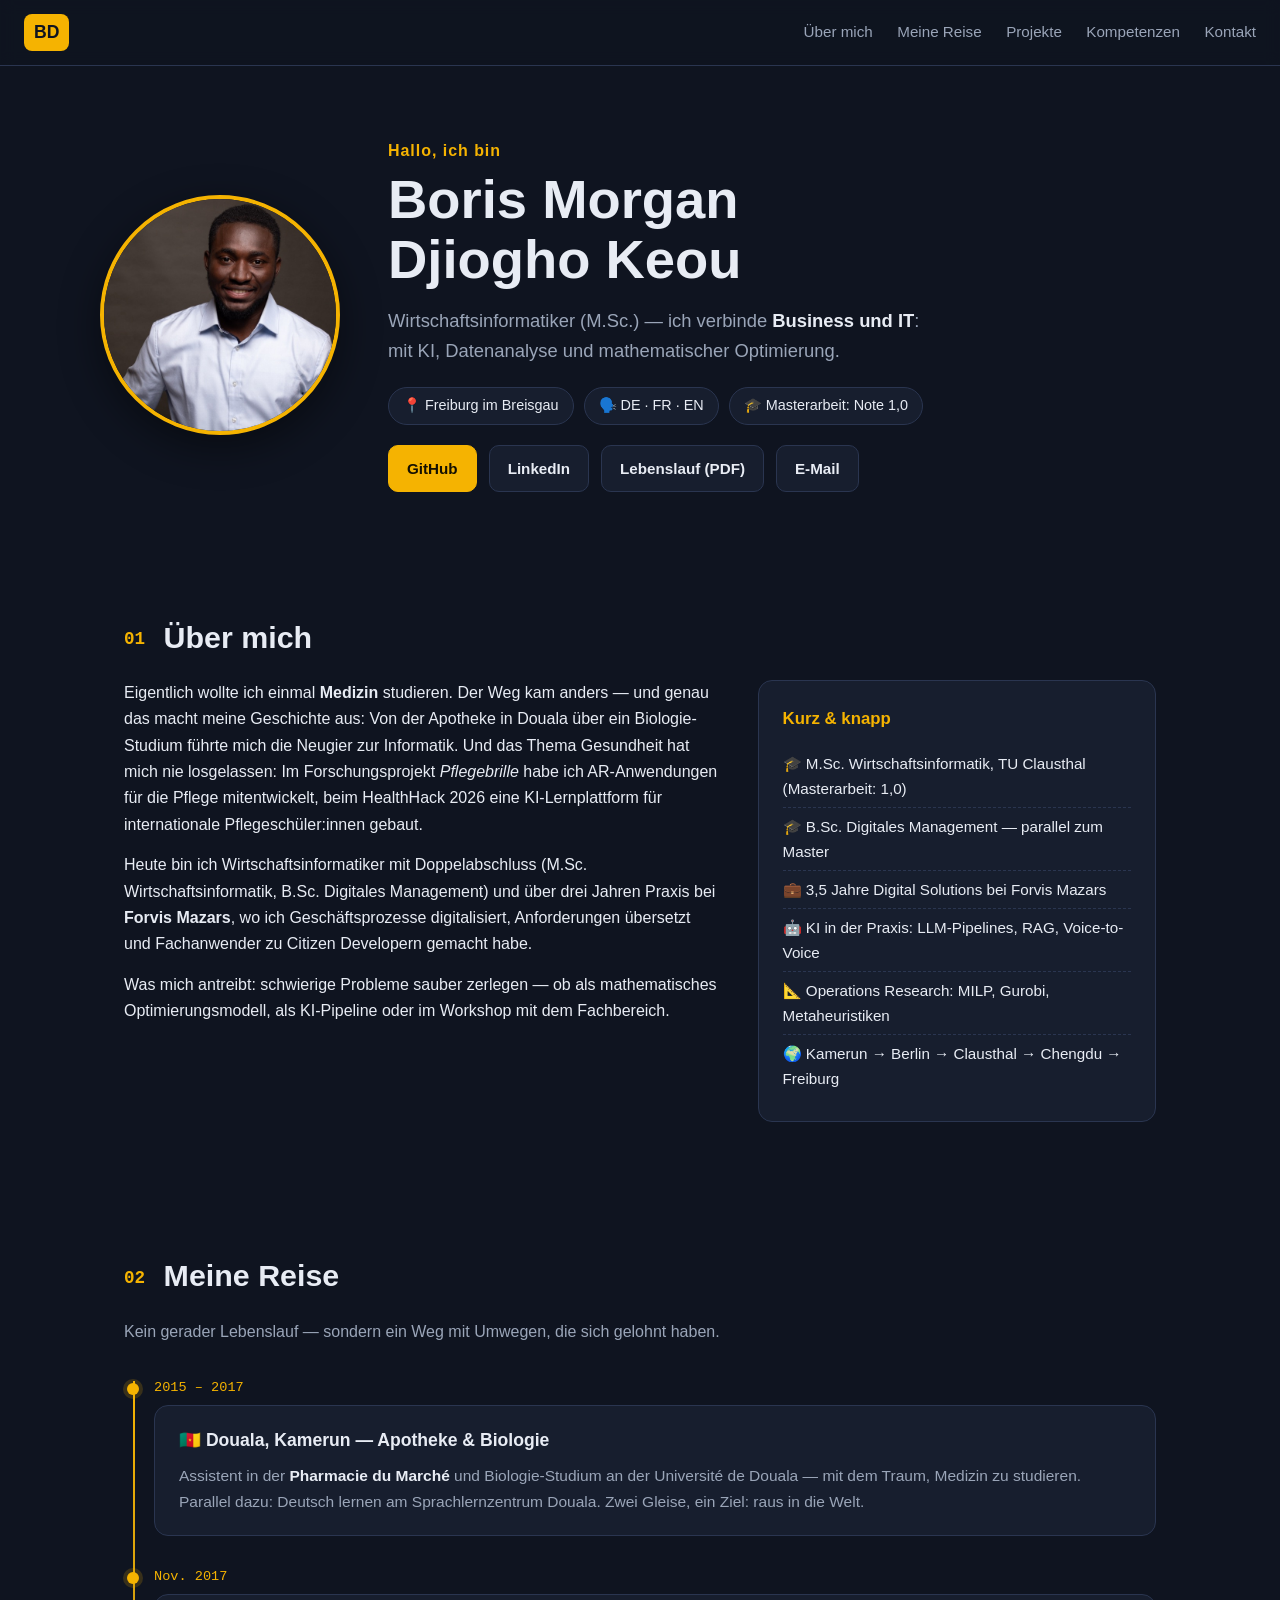
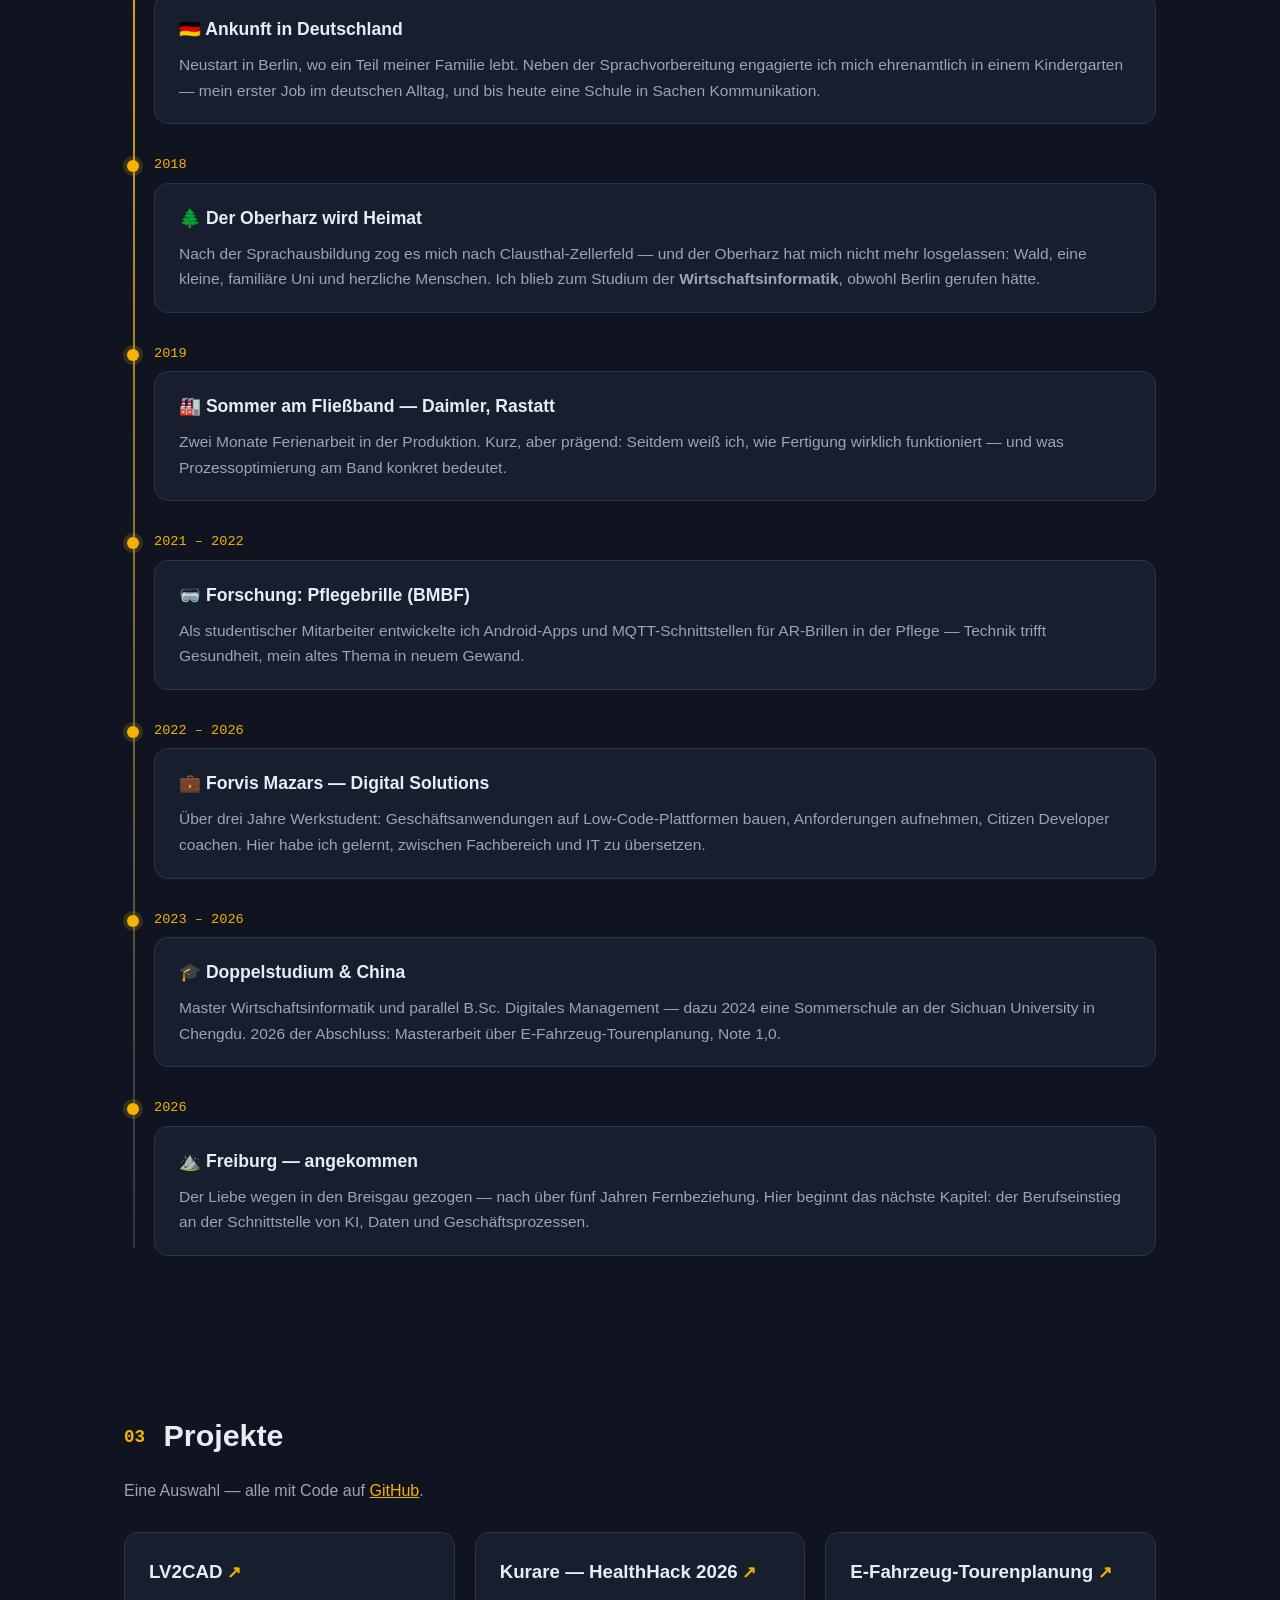
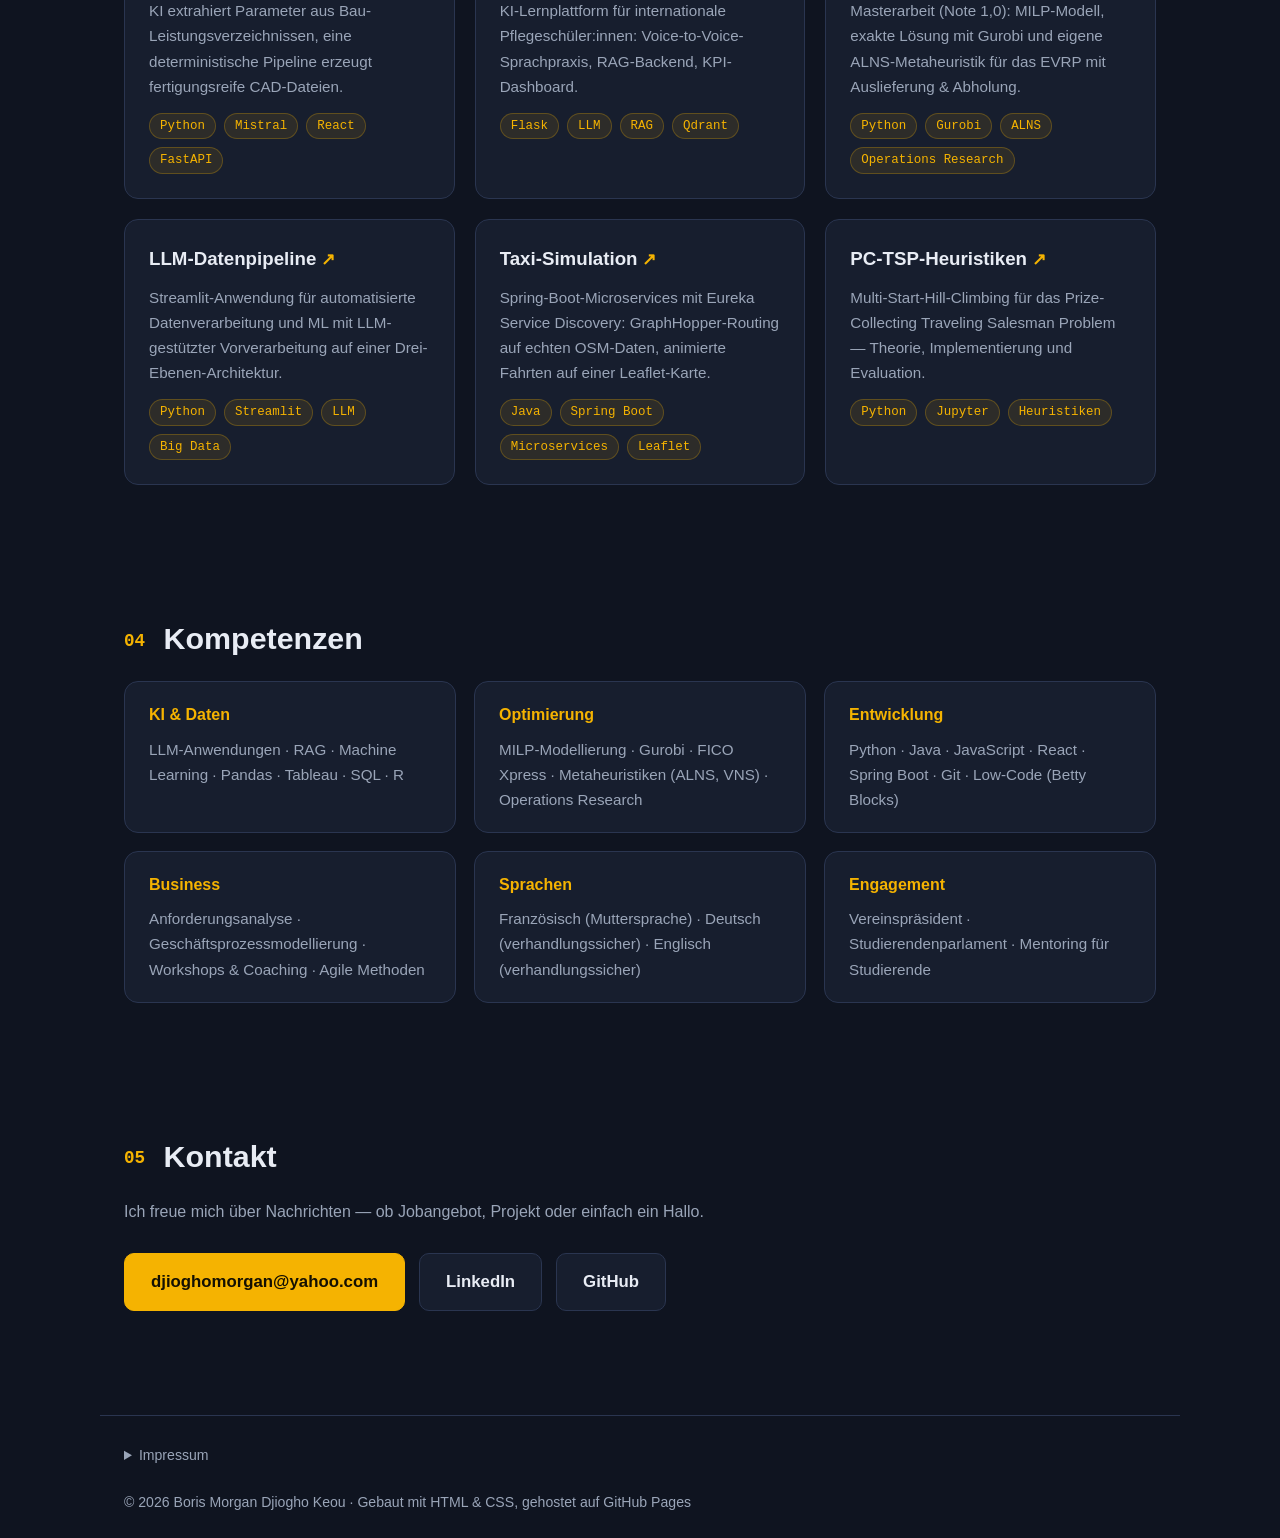
==== index.html @ 1ebe6311 "Portfolio-Website: Hero, Reise-Timeline, Projekte, Kompetenzen, Kontakt" ====
<!DOCTYPE html>
<html lang="de">
<head>
<meta charset="UTF-8">
<meta name="viewport" content="width=device-width, initial-scale=1.0">
<title>Boris Morgan Djiogho Keou – Wirtschaftsinformatiker</title>
<meta name="description" content="Boris Morgan Djiogho Keou – Wirtschaftsinformatiker (M.Sc.) aus Freiburg. KI, Datenanalyse, Operations Research und Prozessdigitalisierung.">
<link rel="stylesheet" href="style.css">
<link rel="icon" href="data:image/svg+xml,<svg xmlns='http://www.w3.org/2000/svg' viewBox='0 0 100 100'><text y='.9em' font-size='90'>🧭</text></svg>">
</head>
<body>

<nav class="nav">
  <a href="#top" class="nav-logo">BD</a>
  <div class="nav-links">
    <a href="#ueber">Über mich</a>
    <a href="#reise">Meine Reise</a>
    <a href="#projekte">Projekte</a>
    <a href="#kompetenzen">Kompetenzen</a>
    <a href="#kontakt">Kontakt</a>
  </div>
</nav>

<header class="hero" id="top">
  <div class="hero-inner">
    <img src="assets/boris.jpg" alt="Porträt von Boris Morgan Djiogho Keou" class="hero-photo">
    <div class="hero-text">
      <p class="hero-hallo">Hallo, ich bin</p>
      <h1>Boris Morgan<br>Djiogho&nbsp;Keou</h1>
      <p class="hero-claim">Wirtschaftsinformatiker (M.Sc.) — ich verbinde <strong>Business und IT</strong>:
      mit KI, Datenanalyse und mathematischer Optimierung.</p>
      <div class="hero-chips">
        <span class="chip">📍 Freiburg im Breisgau</span>
        <span class="chip">🗣️ DE · FR · EN</span>
        <span class="chip">🎓 Masterarbeit: Note 1,0</span>
      </div>
      <div class="hero-cta">
        <a class="btn btn-primary" href="https://github.com/Boris-djiogho" target="_blank" rel="noopener">GitHub</a>
        <a class="btn" href="https://www.linkedin.com/in/boris-morgan-djiogho-9a6396157/" target="_blank" rel="noopener">LinkedIn</a>
        <a class="btn" href="cv/Lebenslauf_Boris_Djiogho.pdf" target="_blank" rel="noopener">Lebenslauf (PDF)</a>
        <a class="btn" href="mailto:djioghomorgan@yahoo.com">E-Mail</a>
      </div>
    </div>
  </div>
</header>

<main>

<section class="section" id="ueber">
  <h2><span class="h2-num">01</span> Über mich</h2>
  <div class="ueber-grid">
    <div>
      <p>Eigentlich wollte ich einmal <strong>Medizin</strong> studieren. Der Weg kam anders — und
      genau das macht meine Geschichte aus: Von der Apotheke in Douala über ein Biologie-Studium
      führte mich die Neugier zur Informatik. Und das Thema Gesundheit hat mich nie losgelassen:
      Im Forschungsprojekt <em>Pflegebrille</em> habe ich AR-Anwendungen für die Pflege
      mitentwickelt, beim HealthHack 2026 eine KI-Lernplattform für internationale
      Pflegeschüler:innen gebaut.</p>
      <p>Heute bin ich Wirtschaftsinformatiker mit Doppelabschluss (M.Sc. Wirtschaftsinformatik,
      B.Sc. Digitales Management) und über drei Jahren Praxis bei <strong>Forvis Mazars</strong>,
      wo ich Geschäftsprozesse digitalisiert, Anforderungen übersetzt und Fachanwender zu
      Citizen Developern gemacht habe.</p>
      <p>Was mich antreibt: schwierige Probleme sauber zerlegen — ob als mathematisches
      Optimierungsmodell, als KI-Pipeline oder im Workshop mit dem Fachbereich.</p>
    </div>
    <div class="fakten-karte">
      <h3>Kurz &amp; knapp</h3>
      <ul>
        <li>🎓 M.Sc. Wirtschaftsinformatik, TU Clausthal (Masterarbeit: 1,0)</li>
        <li>🎓 B.Sc. Digitales Management — parallel zum Master</li>
        <li>💼 3,5 Jahre Digital Solutions bei Forvis Mazars</li>
        <li>🤖 KI in der Praxis: LLM-Pipelines, RAG, Voice-to-Voice</li>
        <li>📐 Operations Research: MILP, Gurobi, Metaheuristiken</li>
        <li>🌍 Kamerun → Berlin → Clausthal → Chengdu → Freiburg</li>
      </ul>
    </div>
  </div>
</section>

<section class="section" id="reise">
  <h2><span class="h2-num">02</span> Meine Reise</h2>
  <p class="section-intro">Kein gerader Lebenslauf — sondern ein Weg mit Umwegen, die sich gelohnt haben.</p>
  <div class="timeline">

    <div class="t-item">
      <div class="t-badge">2015 – 2017</div>
      <div class="t-card">
        <h3>🇨🇲 Douala, Kamerun — Apotheke &amp; Biologie</h3>
        <p>Assistent in der <em>Pharmacie du Marché</em> und Biologie-Studium an der Université de
        Douala — mit dem Traum, Medizin zu studieren. Parallel dazu: Deutsch lernen am
        Sprachlernzentrum Douala. Zwei Gleise, ein Ziel: raus in die Welt.</p>
      </div>
    </div>

    <div class="t-item">
      <div class="t-badge">Nov. 2017</div>
      <div class="t-card">
        <h3>🇩🇪 Ankunft in Deutschland</h3>
        <p>Neustart in Berlin, wo ein Teil meiner Familie lebt. Neben der Sprachvorbereitung
        engagierte ich mich ehrenamtlich in einem Kindergarten — mein erster Job im deutschen
        Alltag, und bis heute eine Schule in Sachen Kommunikation.</p>
      </div>
    </div>

    <div class="t-item">
      <div class="t-badge">2018</div>
      <div class="t-card">
        <h3>🌲 Der Oberharz wird Heimat</h3>
        <p>Nach der Sprachausbildung zog es mich nach Clausthal-Zellerfeld — und der Oberharz hat
        mich nicht mehr losgelassen: Wald, eine kleine, familiäre Uni und herzliche Menschen.
        Ich blieb zum Studium der <strong>Wirtschaftsinformatik</strong>, obwohl Berlin gerufen hätte.</p>
      </div>
    </div>

    <div class="t-item">
      <div class="t-badge">2019</div>
      <div class="t-card">
        <h3>🏭 Sommer am Fließband — Daimler, Rastatt</h3>
        <p>Zwei Monate Ferienarbeit in der Produktion. Kurz, aber prägend: Seitdem weiß ich, wie
        Fertigung wirklich funktioniert — und was Prozessoptimierung am Band konkret bedeutet.</p>
      </div>
    </div>

    <div class="t-item">
      <div class="t-badge">2021 – 2022</div>
      <div class="t-card">
        <h3>🥽 Forschung: Pflegebrille (BMBF)</h3>
        <p>Als studentischer Mitarbeiter entwickelte ich Android-Apps und MQTT-Schnittstellen für
        AR-Brillen in der Pflege — Technik trifft Gesundheit, mein altes Thema in neuem Gewand.</p>
      </div>
    </div>

    <div class="t-item">
      <div class="t-badge">2022 – 2026</div>
      <div class="t-card">
        <h3>💼 Forvis Mazars — Digital Solutions</h3>
        <p>Über drei Jahre Werkstudent: Geschäftsanwendungen auf Low-Code-Plattformen bauen,
        Anforderungen aufnehmen, Citizen Developer coachen. Hier habe ich gelernt, zwischen
        Fachbereich und IT zu übersetzen.</p>
      </div>
    </div>

    <div class="t-item">
      <div class="t-badge">2023 – 2026</div>
      <div class="t-card">
        <h3>🎓 Doppelstudium &amp; China</h3>
        <p>Master Wirtschaftsinformatik und parallel B.Sc. Digitales Management — dazu 2024 eine
        Sommerschule an der Sichuan University in Chengdu. 2026 der Abschluss: Masterarbeit über
        E-Fahrzeug-Tourenplanung, Note 1,0.</p>
      </div>
    </div>

    <div class="t-item">
      <div class="t-badge">2026</div>
      <div class="t-card">
        <h3>⛰️ Freiburg — angekommen</h3>
        <p>Der Liebe wegen in den Breisgau gezogen — nach über fünf Jahren Fernbeziehung. Hier
        beginnt das nächste Kapitel: der Berufseinstieg an der Schnittstelle von KI, Daten und
        Geschäftsprozessen.</p>
      </div>
    </div>

  </div>
</section>

<section class="section" id="projekte">
  <h2><span class="h2-num">03</span> Projekte</h2>
  <p class="section-intro">Eine Auswahl — alle mit Code auf <a href="https://github.com/Boris-djiogho" target="_blank" rel="noopener">GitHub</a>.</p>
  <div class="projekt-grid">

    <a class="projekt-karte" href="https://github.com/Boris-djiogho/lv2cad" target="_blank" rel="noopener">
      <h3>LV2CAD</h3>
      <p>KI extrahiert Parameter aus Bau-Leistungsverzeichnissen, eine deterministische Pipeline
      erzeugt fertigungsreife CAD-Dateien.</p>
      <div class="tags"><span>Python</span><span>Mistral</span><span>React</span><span>FastAPI</span></div>
    </a>

    <a class="projekt-karte" href="https://github.com/Boris-djiogho/kurare-healthhack-2026" target="_blank" rel="noopener">
      <h3>Kurare — HealthHack 2026</h3>
      <p>KI-Lernplattform für internationale Pflegeschüler:innen: Voice-to-Voice-Sprachpraxis,
      RAG-Backend, KPI-Dashboard.</p>
      <div class="tags"><span>Flask</span><span>LLM</span><span>RAG</span><span>Qdrant</span></div>
    </a>

    <a class="projekt-karte" href="https://github.com/Boris-djiogho/evrp-spd-thesis" target="_blank" rel="noopener">
      <h3>E-Fahrzeug-Tourenplanung</h3>
      <p>Masterarbeit (Note 1,0): MILP-Modell, exakte Lösung mit Gurobi und eigene
      ALNS-Metaheuristik für das EVRP mit Auslieferung &amp; Abholung.</p>
      <div class="tags"><span>Python</span><span>Gurobi</span><span>ALNS</span><span>Operations Research</span></div>
    </a>

    <a class="projekt-karte" href="https://github.com/Boris-djiogho/llm-data-pipeline" target="_blank" rel="noopener">
      <h3>LLM-Datenpipeline</h3>
      <p>Streamlit-Anwendung für automatisierte Datenverarbeitung und ML mit LLM-gestützter
      Vorverarbeitung auf einer Drei-Ebenen-Architektur.</p>
      <div class="tags"><span>Python</span><span>Streamlit</span><span>LLM</span><span>Big Data</span></div>
    </a>

    <a class="projekt-karte" href="https://github.com/Boris-djiogho/taxi-microservices" target="_blank" rel="noopener">
      <h3>Taxi-Simulation</h3>
      <p>Spring-Boot-Microservices mit Eureka Service Discovery: GraphHopper-Routing auf echten
      OSM-Daten, animierte Fahrten auf einer Leaflet-Karte.</p>
      <div class="tags"><span>Java</span><span>Spring Boot</span><span>Microservices</span><span>Leaflet</span></div>
    </a>

    <a class="projekt-karte" href="https://github.com/Boris-djiogho/pctsp-heuristics" target="_blank" rel="noopener">
      <h3>PC-TSP-Heuristiken</h3>
      <p>Multi-Start-Hill-Climbing für das Prize-Collecting Traveling Salesman Problem —
      Theorie, Implementierung und Evaluation.</p>
      <div class="tags"><span>Python</span><span>Jupyter</span><span>Heuristiken</span></div>
    </a>

  </div>
</section>

<section class="section" id="kompetenzen">
  <h2><span class="h2-num">04</span> Kompetenzen</h2>
  <div class="skill-grid">
    <div class="skill-gruppe">
      <h3>KI &amp; Daten</h3>
      <p>LLM-Anwendungen · RAG · Machine Learning · Pandas · Tableau · SQL · R</p>
    </div>
    <div class="skill-gruppe">
      <h3>Optimierung</h3>
      <p>MILP-Modellierung · Gurobi · FICO Xpress · Metaheuristiken (ALNS, VNS) · Operations Research</p>
    </div>
    <div class="skill-gruppe">
      <h3>Entwicklung</h3>
      <p>Python · Java · JavaScript · React · Spring Boot · Git · Low-Code (Betty Blocks)</p>
    </div>
    <div class="skill-gruppe">
      <h3>Business</h3>
      <p>Anforderungsanalyse · Geschäftsprozessmodellierung · Workshops &amp; Coaching · Agile Methoden</p>
    </div>
    <div class="skill-gruppe">
      <h3>Sprachen</h3>
      <p>Französisch (Muttersprache) · Deutsch (verhandlungssicher) · Englisch (verhandlungssicher)</p>
    </div>
    <div class="skill-gruppe">
      <h3>Engagement</h3>
      <p>Vereinspräsident · Studierendenparlament · Mentoring für Studierende</p>
    </div>
  </div>
</section>

<section class="section" id="kontakt">
  <h2><span class="h2-num">05</span> Kontakt</h2>
  <p class="section-intro">Ich freue mich über Nachrichten — ob Jobangebot, Projekt oder einfach ein Hallo.</p>
  <div class="kontakt-cta">
    <a class="btn btn-primary btn-gross" href="mailto:djioghomorgan@yahoo.com">djioghomorgan@yahoo.com</a>
    <a class="btn btn-gross" href="https://www.linkedin.com/in/boris-morgan-djiogho-9a6396157/" target="_blank" rel="noopener">LinkedIn</a>
    <a class="btn btn-gross" href="https://github.com/Boris-djiogho" target="_blank" rel="noopener">GitHub</a>
  </div>
</section>

</main>

<footer class="footer">
  <details>
    <summary>Impressum</summary>
    <p>Angaben gemäß § 5 DDG<br>
    Boris Morgan Djiogho Keou · Berliner Allee 29b · 79110 Freiburg im Breisgau<br>
    E-Mail: djioghomorgan@yahoo.com</p>
  </details>
  <p class="footer-note">© 2026 Boris Morgan Djiogho Keou · Gebaut mit HTML &amp; CSS, gehostet auf GitHub Pages</p>
</footer>

<script>
// Sanfte Einblend-Animation beim Scrollen — mit Fallbacks, damit Inhalte nie verborgen bleiben
(function(){
  const elemente = document.querySelectorAll('.t-item, .projekt-karte, .skill-gruppe');

  function zeige(el){ el.classList.add('sichtbar'); }

  function pruefeSichtbarkeit(){
    const h = window.innerHeight;
    elemente.forEach(el => {
      if (el.classList.contains('sichtbar')) return;
      const r = el.getBoundingClientRect();
      if (r.top < h - 40 && r.bottom > 0) zeige(el);
    });
  }

  if ('IntersectionObserver' in window) {
    const beobachter = new IntersectionObserver((eintraege) => {
      eintraege.forEach(e => { if (e.isIntersecting) { zeige(e.target); beobachter.unobserve(e.target); } });
    }, { threshold: 0.1 });
    elemente.forEach(el => beobachter.observe(el));
  }

  window.addEventListener('scroll', pruefeSichtbarkeit, { passive: true });
  window.addEventListener('resize', pruefeSichtbarkeit, { passive: true });
  pruefeSichtbarkeit();
  // Letzte Sicherheit: nach 2 Sekunden ist alles sichtbar
  setTimeout(() => elemente.forEach(zeige), 2000);
})();
</script>

</body>
</html>
---- style.css ----
/* ===== Grundlagen ===== */
:root{
  --bg: #0f1420;
  --bg-karte: #171e2e;
  --bg-karte-hover: #1d2639;
  --text: #e8ecf4;
  --text-gedimmt: #9aa5b8;
  --akzent: #f5b301;
  --akzent-dunkel: #c79100;
  --linie: #2a3550;
  --radius: 14px;
  --max-breite: 1080px;
}
*{ margin:0; padding:0; box-sizing:border-box; }
html{ scroll-behavior:smooth; }
body{
  background: var(--bg);
  color: var(--text);
  font-family: -apple-system, BlinkMacSystemFont, "Segoe UI", Roboto, "Helvetica Neue", Arial, sans-serif;
  line-height: 1.65;
}
a{ color: var(--akzent); }

/* ===== Navigation ===== */
.nav{
  position: sticky; top:0; z-index:10;
  display:flex; justify-content:space-between; align-items:center;
  padding: 14px 24px;
  background: rgba(15,20,32,0.85);
  backdrop-filter: blur(8px);
  border-bottom: 1px solid var(--linie);
}
.nav-logo{
  font-weight:800; font-size:1.1rem; text-decoration:none;
  color: var(--bg);
  background: var(--akzent);
  padding: 4px 10px; border-radius: 8px;
}
.nav-links a{
  color: var(--text-gedimmt); text-decoration:none; margin-left:20px; font-size:0.95rem;
}
.nav-links a:hover{ color: var(--akzent); }

/* ===== Hero ===== */
.hero{ padding: 72px 24px 56px; }
.hero-inner{
  max-width: var(--max-breite); margin:0 auto;
  display:flex; gap:48px; align-items:center; flex-wrap:wrap;
}
.hero-photo{
  width: 240px; height: 240px; object-fit: cover; object-position: center 20%;
  border-radius: 50%;
  border: 4px solid var(--akzent);
  box-shadow: 0 12px 40px rgba(0,0,0,0.45);
}
.hero-text{ flex:1; min-width: 300px; }
.hero-hallo{ color: var(--akzent); font-weight:600; letter-spacing:0.06em; }
.hero h1{ font-size: clamp(2.1rem, 5vw, 3.4rem); line-height:1.1; margin: 6px 0 16px; }
.hero-claim{ font-size:1.15rem; color: var(--text-gedimmt); max-width: 560px; }
.hero-claim strong{ color: var(--text); }
.hero-chips{ margin: 20px 0; display:flex; gap:10px; flex-wrap:wrap; }
.chip{
  background: var(--bg-karte); border:1px solid var(--linie);
  padding: 6px 14px; border-radius: 999px; font-size: 0.9rem;
}
.hero-cta{ display:flex; gap:12px; flex-wrap:wrap; margin-top: 8px; }

/* ===== Buttons ===== */
.btn{
  display:inline-block; text-decoration:none;
  color: var(--text); background: var(--bg-karte);
  border: 1px solid var(--linie); border-radius: 10px;
  padding: 10px 18px; font-weight:600; font-size:0.95rem;
  transition: transform .15s ease, background .15s ease, border-color .15s ease;
}
.btn:hover{ transform: translateY(-2px); border-color: var(--akzent); }
.btn-primary{ background: var(--akzent); border-color: var(--akzent); color: #141002; }
.btn-primary:hover{ background: var(--akzent-dunkel); }
.btn-gross{ padding: 14px 26px; font-size: 1.05rem; }

/* ===== Sektionen ===== */
.section{ max-width: var(--max-breite); margin: 0 auto; padding: 64px 24px; }
.section h2{ font-size: 1.9rem; margin-bottom: 18px; }
.h2-num{ color: var(--akzent); font-size: 1.1rem; vertical-align: middle; margin-right: 10px; font-family: "SF Mono", ui-monospace, monospace; }
.section-intro{ color: var(--text-gedimmt); margin-bottom: 28px; max-width: 640px; }

/* ===== Über mich ===== */
.ueber-grid{ display:grid; grid-template-columns: 1.5fr 1fr; gap: 36px; align-items:start; }
.ueber-grid p{ margin-bottom: 14px; }
.fakten-karte{
  background: var(--bg-karte); border:1px solid var(--linie);
  border-radius: var(--radius); padding: 24px;
}
.fakten-karte h3{ margin-bottom: 12px; color: var(--akzent); font-size:1.05rem; }
.fakten-karte ul{ list-style:none; }
.fakten-karte li{ padding: 6px 0; font-size: 0.95rem; border-bottom: 1px dashed var(--linie); }
.fakten-karte li:last-child{ border-bottom:none; }

/* ===== Timeline ===== */
.timeline{ position:relative; padding-left: 30px; }
.timeline::before{
  content:""; position:absolute; left:9px; top:8px; bottom:8px;
  width:2px; background: linear-gradient(var(--akzent), var(--linie));
}
.t-item{ position:relative; margin-bottom: 26px; opacity:0; transform: translateY(16px); transition: opacity .5s ease, transform .5s ease; }
.t-item.sichtbar{ opacity:1; transform:none; }
.t-item::before{
  content:""; position:absolute; left:-27px; top:10px;
  width:12px; height:12px; border-radius:50%;
  background: var(--akzent); box-shadow: 0 0 0 4px rgba(245,179,1,0.18);
}
.t-badge{
  display:inline-block; font-family:"SF Mono", ui-monospace, monospace;
  font-size:0.85rem; color: var(--akzent); margin-bottom: 6px;
}
.t-card{
  background: var(--bg-karte); border:1px solid var(--linie);
  border-radius: var(--radius); padding: 20px 24px;
}
.t-card h3{ font-size:1.1rem; margin-bottom: 8px; }
.t-card p{ color: var(--text-gedimmt); font-size: 0.97rem; }
.t-card em{ color: var(--text); font-style: normal; font-weight:600; }

/* ===== Projekte ===== */
.projekt-grid{ display:grid; grid-template-columns: repeat(auto-fill, minmax(300px, 1fr)); gap: 20px; }
.projekt-karte{
  display:block; text-decoration:none; color: var(--text);
  background: var(--bg-karte); border:1px solid var(--linie);
  border-radius: var(--radius); padding: 24px;
  transition: transform .18s ease, border-color .18s ease, background .18s ease;
  opacity:0; transform: translateY(16px);
}
.projekt-karte.sichtbar{ opacity:1; transform:none; transition: opacity .5s ease, transform .5s ease, border-color .18s ease, background .18s ease; }
.projekt-karte:hover{ transform: translateY(-4px); border-color: var(--akzent); background: var(--bg-karte-hover); }
.projekt-karte h3{ margin-bottom: 10px; }
.projekt-karte h3::after{ content:" ↗"; color: var(--akzent); font-size:0.9em; }
.projekt-karte p{ color: var(--text-gedimmt); font-size:0.95rem; margin-bottom: 14px; }
.tags{ display:flex; flex-wrap:wrap; gap:8px; }
.tags span{
  font-size:0.78rem; font-family:"SF Mono", ui-monospace, monospace;
  background: rgba(245,179,1,0.1); color: var(--akzent);
  border:1px solid rgba(245,179,1,0.25);
  padding: 2px 10px; border-radius: 999px;
}

/* ===== Kompetenzen ===== */
.skill-grid{ display:grid; grid-template-columns: repeat(auto-fill, minmax(280px, 1fr)); gap: 18px; }
.skill-gruppe{
  background: var(--bg-karte); border:1px solid var(--linie);
  border-radius: var(--radius); padding: 20px 24px;
  opacity:0; transform: translateY(16px); transition: opacity .5s ease, transform .5s ease;
}
.skill-gruppe.sichtbar{ opacity:1; transform:none; }
.skill-gruppe h3{ color: var(--akzent); font-size: 1rem; margin-bottom: 8px; }
.skill-gruppe p{ color: var(--text-gedimmt); font-size: 0.95rem; }

/* ===== Kontakt & Footer ===== */
.kontakt-cta{ display:flex; gap:14px; flex-wrap:wrap; }
.footer{
  border-top:1px solid var(--linie);
  max-width: var(--max-breite); margin: 40px auto 0; padding: 28px 24px 40px;
  color: var(--text-gedimmt); font-size: 0.88rem;
}
.footer summary{ cursor:pointer; color: var(--text-gedimmt); margin-bottom: 8px; }
.footer-note{ margin-top: 16px; }

/* ===== Responsive ===== */
@media (max-width: 760px){
  .nav-links a{ margin-left: 12px; font-size: 0.85rem; }
  .hero{ padding-top: 48px; }
  .hero-inner{ flex-direction: column; text-align:center; }
  .hero-photo{ width: 180px; height: 180px; }
  .hero-chips, .hero-cta{ justify-content: center; }
  .ueber-grid{ grid-template-columns: 1fr; }
  .section{ padding: 44px 20px; }
}
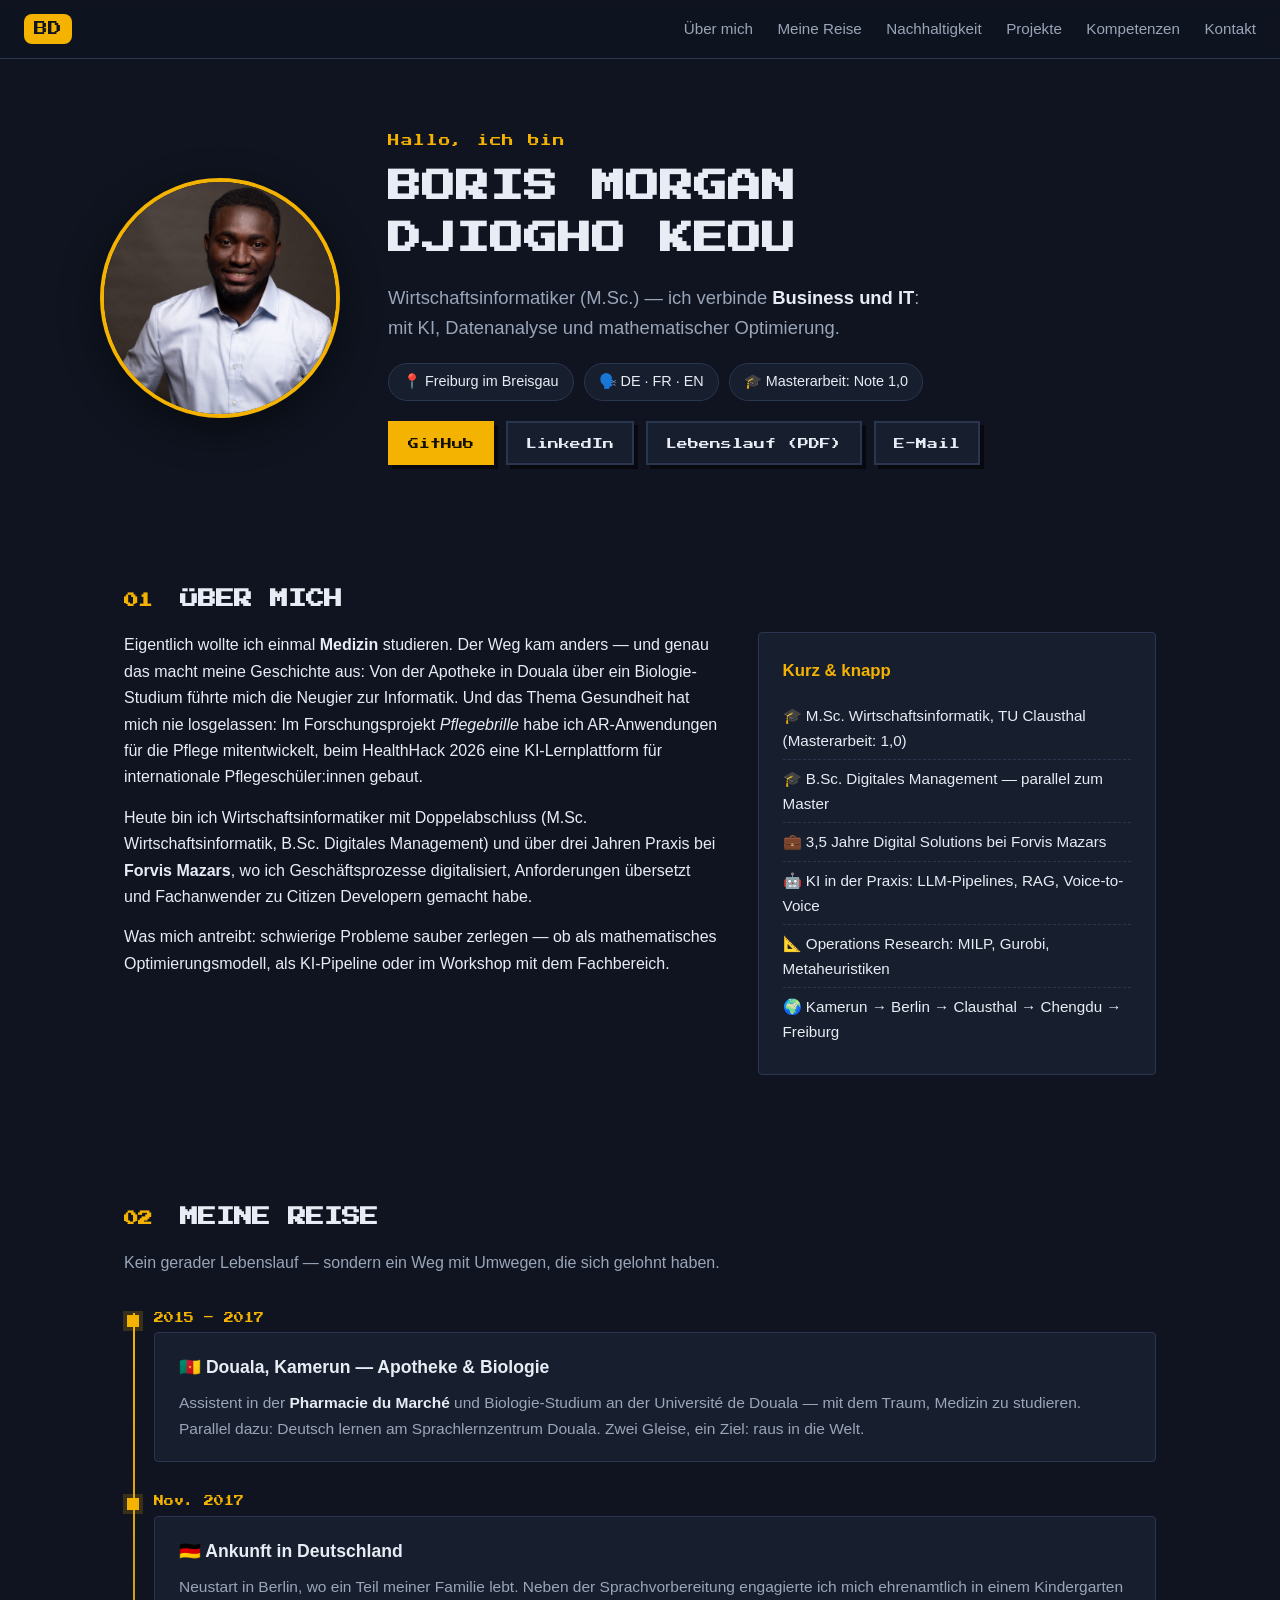
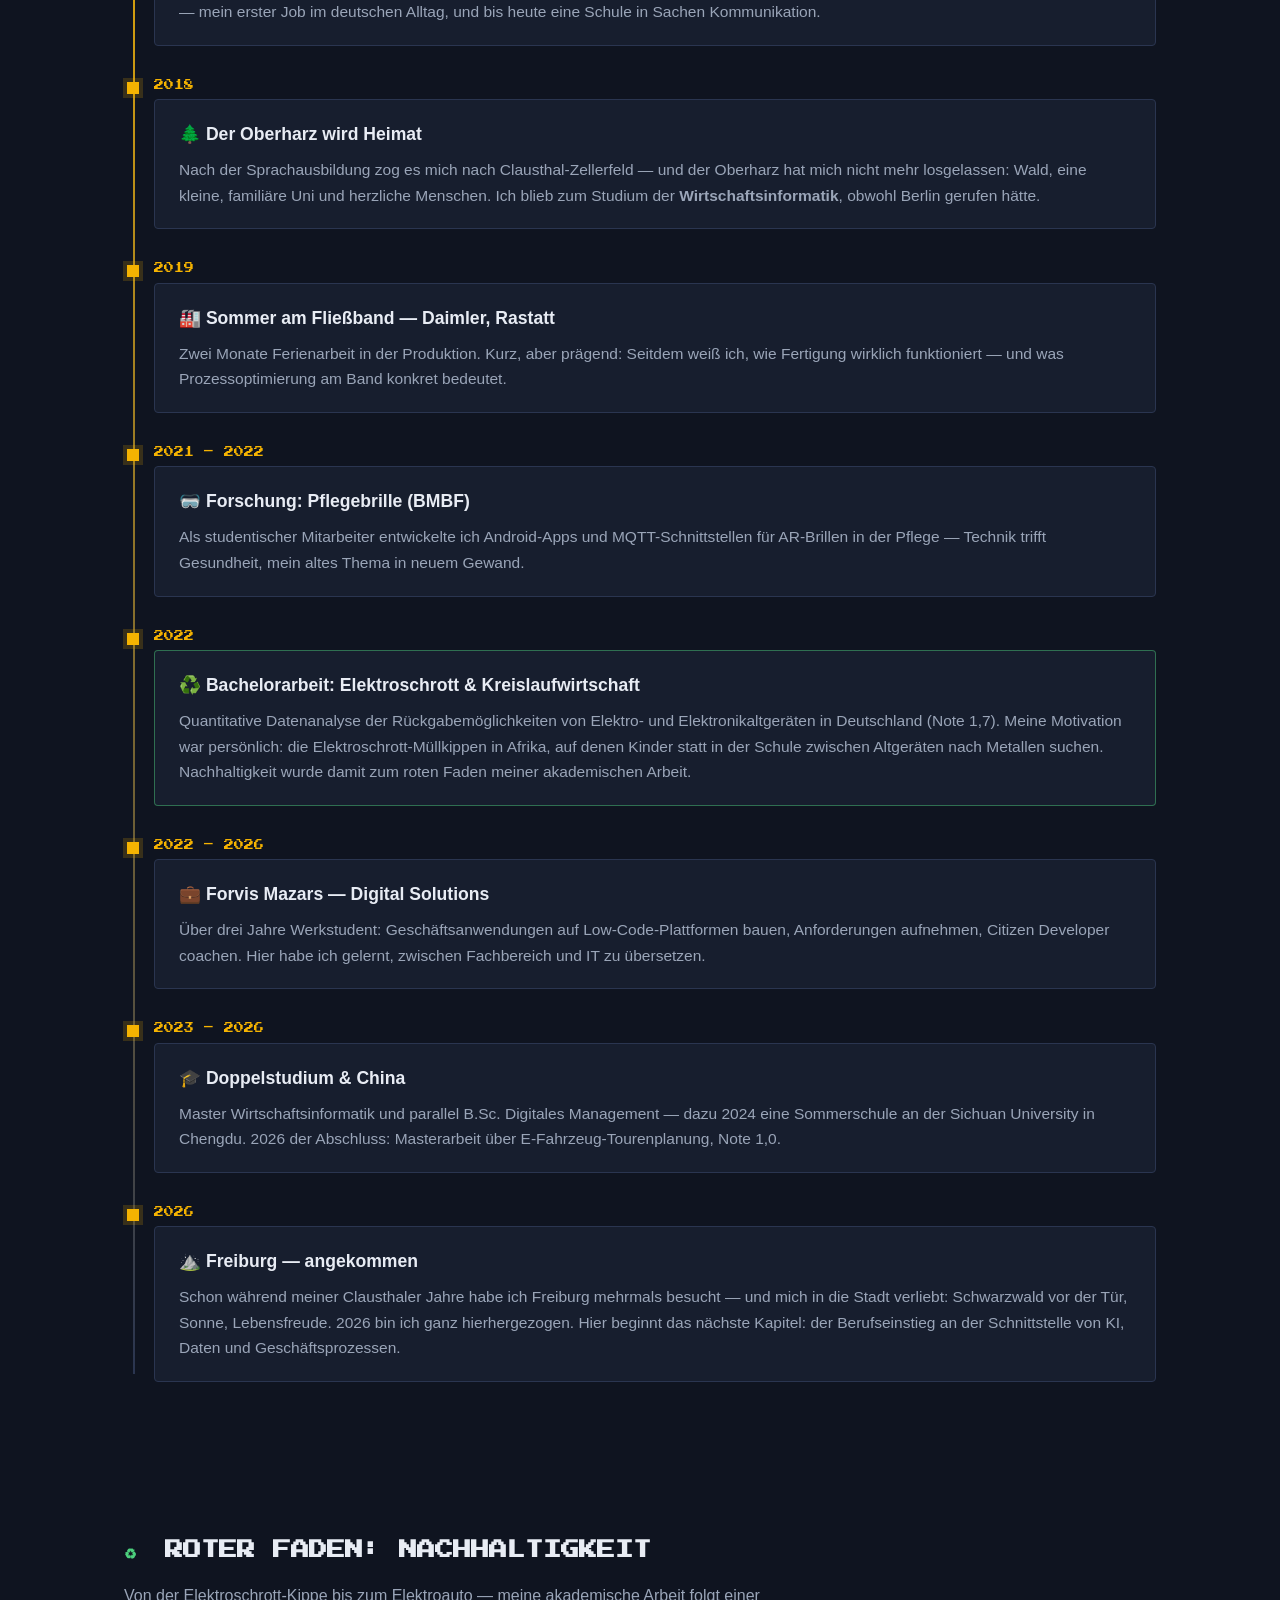
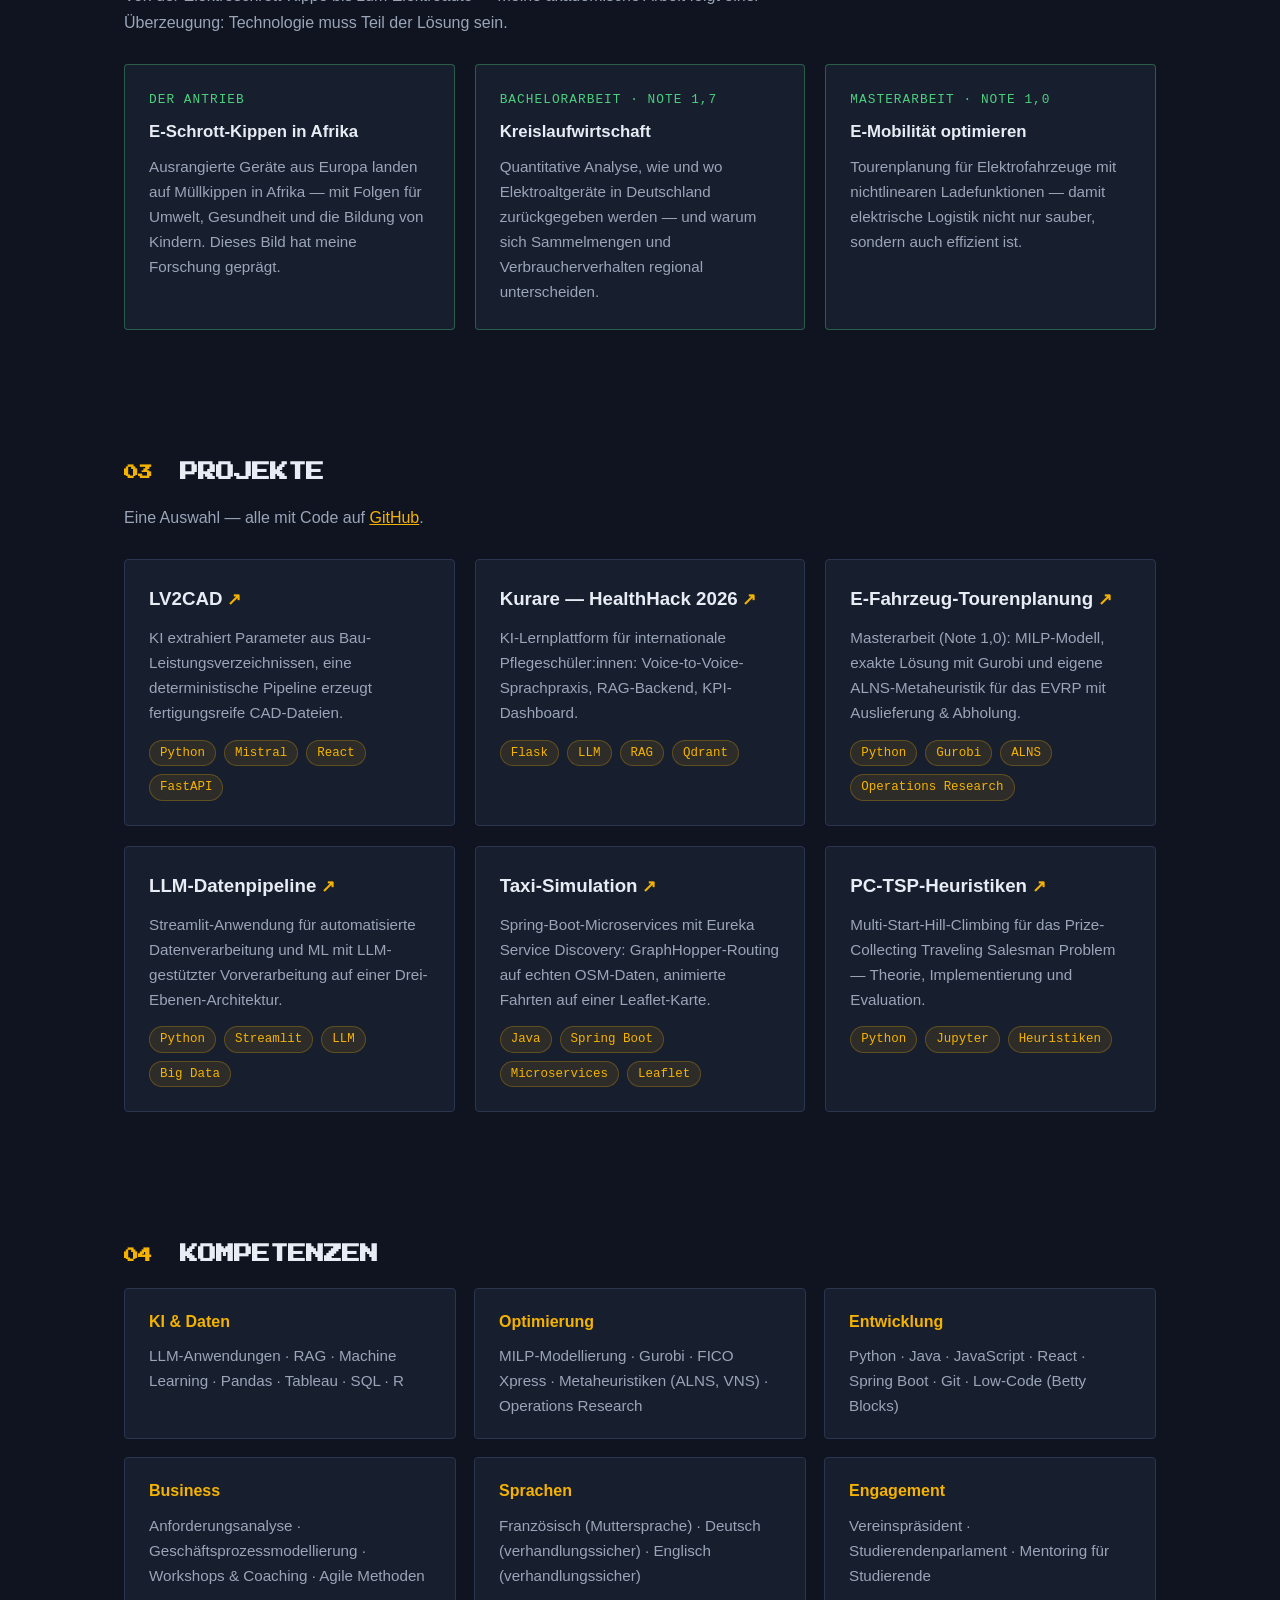
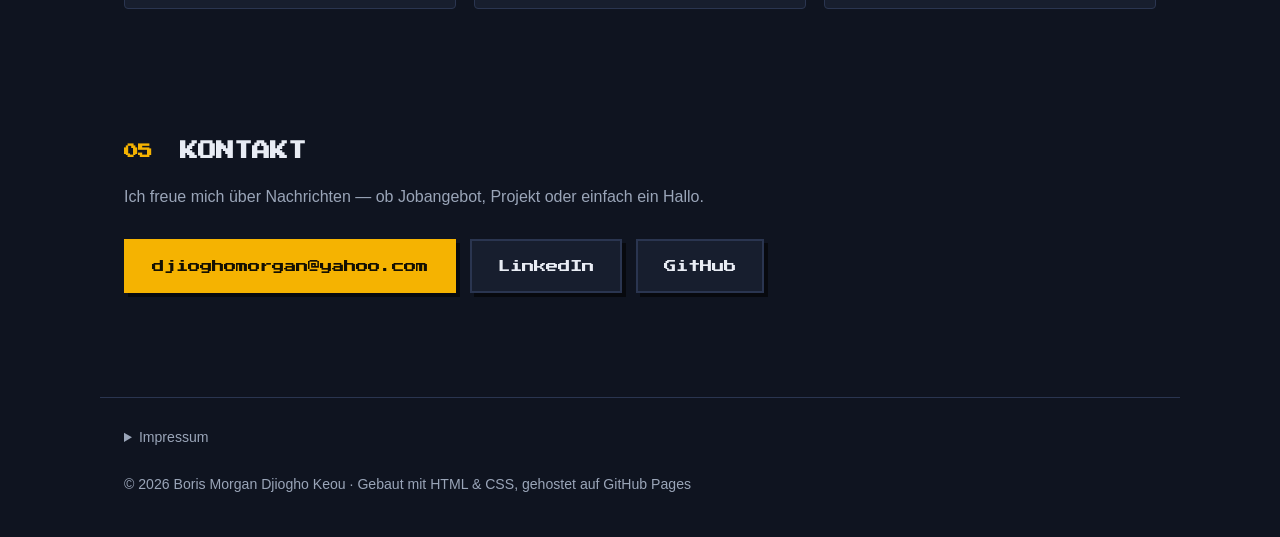
==== commit 0aa3683c: "Pixel-Design, Nachhaltigkeits-Sektion, Freiburg-Text überarbeitet" ====
--- a/index.html
+++ b/index.html
@@ -5,6 +5,9 @@
 <meta name="viewport" content="width=device-width, initial-scale=1.0">
 <title>Boris Morgan Djiogho Keou – Wirtschaftsinformatiker</title>
 <meta name="description" content="Boris Morgan Djiogho Keou – Wirtschaftsinformatiker (M.Sc.) aus Freiburg. KI, Datenanalyse, Operations Research und Prozessdigitalisierung.">
+<link rel="preconnect" href="https://fonts.googleapis.com">
+<link rel="preconnect" href="https://fonts.gstatic.com" crossorigin>
+<link href="https://fonts.googleapis.com/css2?family=Press+Start+2P&display=swap" rel="stylesheet">
 <link rel="stylesheet" href="style.css">
 <link rel="icon" href="data:image/svg+xml,<svg xmlns='http://www.w3.org/2000/svg' viewBox='0 0 100 100'><text y='.9em' font-size='90'>🧭</text></svg>">
 </head>
@@ -15,6 +18,7 @@
   <div class="nav-links">
     <a href="#ueber">Über mich</a>
     <a href="#reise">Meine Reise</a>
+    <a href="#nachhaltigkeit">Nachhaltigkeit</a>
     <a href="#projekte">Projekte</a>
     <a href="#kompetenzen">Kompetenzen</a>
     <a href="#kontakt">Kontakt</a>
@@ -131,6 +135,18 @@
     </div>
 
     <div class="t-item">
+      <div class="t-badge">2022</div>
+      <div class="t-card t-card-gruen">
+        <h3>♻️ Bachelorarbeit: Elektroschrott &amp; Kreislaufwirtschaft</h3>
+        <p>Quantitative Datenanalyse der Rückgabemöglichkeiten von Elektro- und
+        Elektronikaltgeräten in Deutschland (Note 1,7). Meine Motivation war persönlich: die
+        Elektroschrott-Müllkippen in Afrika, auf denen Kinder statt in der Schule zwischen
+        Altgeräten nach Metallen suchen. Nachhaltigkeit wurde damit zum roten Faden meiner
+        akademischen Arbeit.</p>
+      </div>
+    </div>
+
+    <div class="t-item">
       <div class="t-badge">2022 – 2026</div>
       <div class="t-card">
         <h3>💼 Forvis Mazars — Digital Solutions</h3>
@@ -154,12 +170,39 @@
       <div class="t-badge">2026</div>
       <div class="t-card">
         <h3>⛰️ Freiburg — angekommen</h3>
-        <p>Der Liebe wegen in den Breisgau gezogen — nach über fünf Jahren Fernbeziehung. Hier
-        beginnt das nächste Kapitel: der Berufseinstieg an der Schnittstelle von KI, Daten und
-        Geschäftsprozessen.</p>
-      </div>
-    </div>
-
+        <p>Schon während meiner Clausthaler Jahre habe ich Freiburg mehrmals besucht — und mich
+        in die Stadt verliebt: Schwarzwald vor der Tür, Sonne, Lebensfreude. 2026 bin ich ganz
+        hierhergezogen. Hier beginnt das nächste Kapitel: der Berufseinstieg an der
+        Schnittstelle von KI, Daten und Geschäftsprozessen.</p>
+      </div>
+    </div>
+
+  </div>
+</section>
+
+<section class="section" id="nachhaltigkeit">
+  <h2><span class="h2-num h2-num-gruen">♻</span> Roter Faden: Nachhaltigkeit</h2>
+  <p class="section-intro">Von der Elektroschrott-Kippe bis zum Elektroauto — meine akademische
+  Arbeit folgt einer Überzeugung: Technologie muss Teil der Lösung sein.</p>
+  <div class="gruen-grid">
+    <div class="gruen-karte">
+      <div class="gruen-schritt">Der Antrieb</div>
+      <h3>E-Schrott-Kippen in Afrika</h3>
+      <p>Ausrangierte Geräte aus Europa landen auf Müllkippen in Afrika — mit Folgen für Umwelt,
+      Gesundheit und die Bildung von Kindern. Dieses Bild hat meine Forschung geprägt.</p>
+    </div>
+    <div class="gruen-karte">
+      <div class="gruen-schritt">Bachelorarbeit · Note 1,7</div>
+      <h3>Kreislaufwirtschaft</h3>
+      <p>Quantitative Analyse, wie und wo Elektroaltgeräte in Deutschland zurückgegeben werden —
+      und warum sich Sammelmengen und Verbraucherverhalten regional unterscheiden.</p>
+    </div>
+    <div class="gruen-karte">
+      <div class="gruen-schritt">Masterarbeit · Note 1,0</div>
+      <h3>E-Mobilität optimieren</h3>
+      <p>Tourenplanung für Elektrofahrzeuge mit nichtlinearen Ladefunktionen — damit elektrische
+      Logistik nicht nur sauber, sondern auch effizient ist.</p>
+    </div>
   </div>
 </section>
 
@@ -268,7 +311,7 @@
 <script>
 // Sanfte Einblend-Animation beim Scrollen — mit Fallbacks, damit Inhalte nie verborgen bleiben
 (function(){
-  const elemente = document.querySelectorAll('.t-item, .projekt-karte, .skill-gruppe');
+  const elemente = document.querySelectorAll('.t-item, .projekt-karte, .skill-gruppe, .gruen-karte');
 
   function zeige(el){ el.classList.add('sichtbar'); }
 
--- a/style.css
+++ b/style.css
@@ -7,8 +7,10 @@
   --text-gedimmt: #9aa5b8;
   --akzent: #f5b301;
   --akzent-dunkel: #c79100;
+  --gruen: #4cd07d;
   --linie: #2a3550;
-  --radius: 14px;
+  --radius: 4px;
+  --pixel: "Press Start 2P", monospace;
   --max-breite: 1080px;
 }
 *{ margin:0; padding:0; box-sizing:border-box; }
@@ -31,7 +33,7 @@
   border-bottom: 1px solid var(--linie);
 }
 .nav-logo{
-  font-weight:800; font-size:1.1rem; text-decoration:none;
+  font-family: var(--pixel); font-size:0.85rem; text-decoration:none;
   color: var(--bg);
   background: var(--akzent);
   padding: 4px 10px; border-radius: 8px;
@@ -54,8 +56,8 @@
   box-shadow: 0 12px 40px rgba(0,0,0,0.45);
 }
 .hero-text{ flex:1; min-width: 300px; }
-.hero-hallo{ color: var(--akzent); font-weight:600; letter-spacing:0.06em; }
-.hero h1{ font-size: clamp(2.1rem, 5vw, 3.4rem); line-height:1.1; margin: 6px 0 16px; }
+.hero-hallo{ color: var(--akzent); font-family: var(--pixel); font-size:0.72rem; letter-spacing:0.06em; }
+.hero h1{ font-family: var(--pixel); font-size: clamp(1.15rem, 3.2vw, 2.1rem); line-height:1.55; margin: 10px 0 18px; text-transform: uppercase; }
 .hero-claim{ font-size:1.15rem; color: var(--text-gedimmt); max-width: 560px; }
 .hero-claim strong{ color: var(--text); }
 .hero-chips{ margin: 20px 0; display:flex; gap:10px; flex-wrap:wrap; }
@@ -69,19 +71,20 @@
 .btn{
   display:inline-block; text-decoration:none;
   color: var(--text); background: var(--bg-karte);
-  border: 1px solid var(--linie); border-radius: 10px;
-  padding: 10px 18px; font-weight:600; font-size:0.95rem;
-  transition: transform .15s ease, background .15s ease, border-color .15s ease;
+  border: 2px solid var(--linie); border-radius: 0;
+  padding: 12px 18px 10px; font-family: var(--pixel); font-size:0.68rem;
+  box-shadow: 4px 4px 0 rgba(0,0,0,0.55);
+  transition: transform .12s ease, box-shadow .12s ease, border-color .12s ease;
 }
-.btn:hover{ transform: translateY(-2px); border-color: var(--akzent); }
+.btn:hover{ transform: translate(2px,2px); box-shadow: 2px 2px 0 rgba(0,0,0,0.55); border-color: var(--akzent); }
 .btn-primary{ background: var(--akzent); border-color: var(--akzent); color: #141002; }
 .btn-primary:hover{ background: var(--akzent-dunkel); }
-.btn-gross{ padding: 14px 26px; font-size: 1.05rem; }
+.btn-gross{ padding: 16px 26px 14px; font-size: 0.78rem; }
 
 /* ===== Sektionen ===== */
 .section{ max-width: var(--max-breite); margin: 0 auto; padding: 64px 24px; }
-.section h2{ font-size: 1.9rem; margin-bottom: 18px; }
-.h2-num{ color: var(--akzent); font-size: 1.1rem; vertical-align: middle; margin-right: 10px; font-family: "SF Mono", ui-monospace, monospace; }
+.section h2{ font-family: var(--pixel); font-size: 1.15rem; line-height:1.6; margin-bottom: 18px; text-transform: uppercase; }
+.h2-num{ color: var(--akzent); font-size: 0.9rem; vertical-align: middle; margin-right: 10px; }
 .section-intro{ color: var(--text-gedimmt); margin-bottom: 28px; max-width: 640px; }
 
 /* ===== Über mich ===== */
@@ -106,12 +109,12 @@
 .t-item.sichtbar{ opacity:1; transform:none; }
 .t-item::before{
   content:""; position:absolute; left:-27px; top:10px;
-  width:12px; height:12px; border-radius:50%;
+  width:12px; height:12px; border-radius:0;
   background: var(--akzent); box-shadow: 0 0 0 4px rgba(245,179,1,0.18);
 }
 .t-badge{
-  display:inline-block; font-family:"SF Mono", ui-monospace, monospace;
-  font-size:0.85rem; color: var(--akzent); margin-bottom: 6px;
+  display:inline-block; font-family: var(--pixel);
+  font-size:0.62rem; color: var(--akzent); margin-bottom: 6px;
 }
 .t-card{
   background: var(--bg-karte); border:1px solid var(--linie);
@@ -120,6 +123,24 @@
 .t-card h3{ font-size:1.1rem; margin-bottom: 8px; }
 .t-card p{ color: var(--text-gedimmt); font-size: 0.97rem; }
 .t-card em{ color: var(--text); font-style: normal; font-weight:600; }
+
+/* ===== Nachhaltigkeit ===== */
+.h2-num-gruen{ color: var(--gruen); }
+.t-card-gruen{ border-color: rgba(76,208,125,0.45); }
+.gruen-grid{ display:grid; grid-template-columns: repeat(auto-fit, minmax(260px, 1fr)); gap: 20px; }
+.gruen-karte{
+  background: var(--bg-karte); border:1px solid rgba(76,208,125,0.35);
+  border-radius: var(--radius); padding: 24px;
+  opacity:0; transform: translateY(16px); transition: opacity .5s ease, transform .5s ease;
+}
+.gruen-karte.sichtbar{ opacity:1; transform:none; }
+.gruen-karte:hover{ border-color: var(--gruen); }
+.gruen-schritt{
+  font-family:"SF Mono", ui-monospace, monospace; font-size:0.8rem;
+  color: var(--gruen); margin-bottom: 8px; text-transform: uppercase; letter-spacing: 0.08em;
+}
+.gruen-karte h3{ margin-bottom: 8px; font-size:1.05rem; }
+.gruen-karte p{ color: var(--text-gedimmt); font-size:0.95rem; }
 
 /* ===== Projekte ===== */
 .projekt-grid{ display:grid; grid-template-columns: repeat(auto-fill, minmax(300px, 1fr)); gap: 20px; }
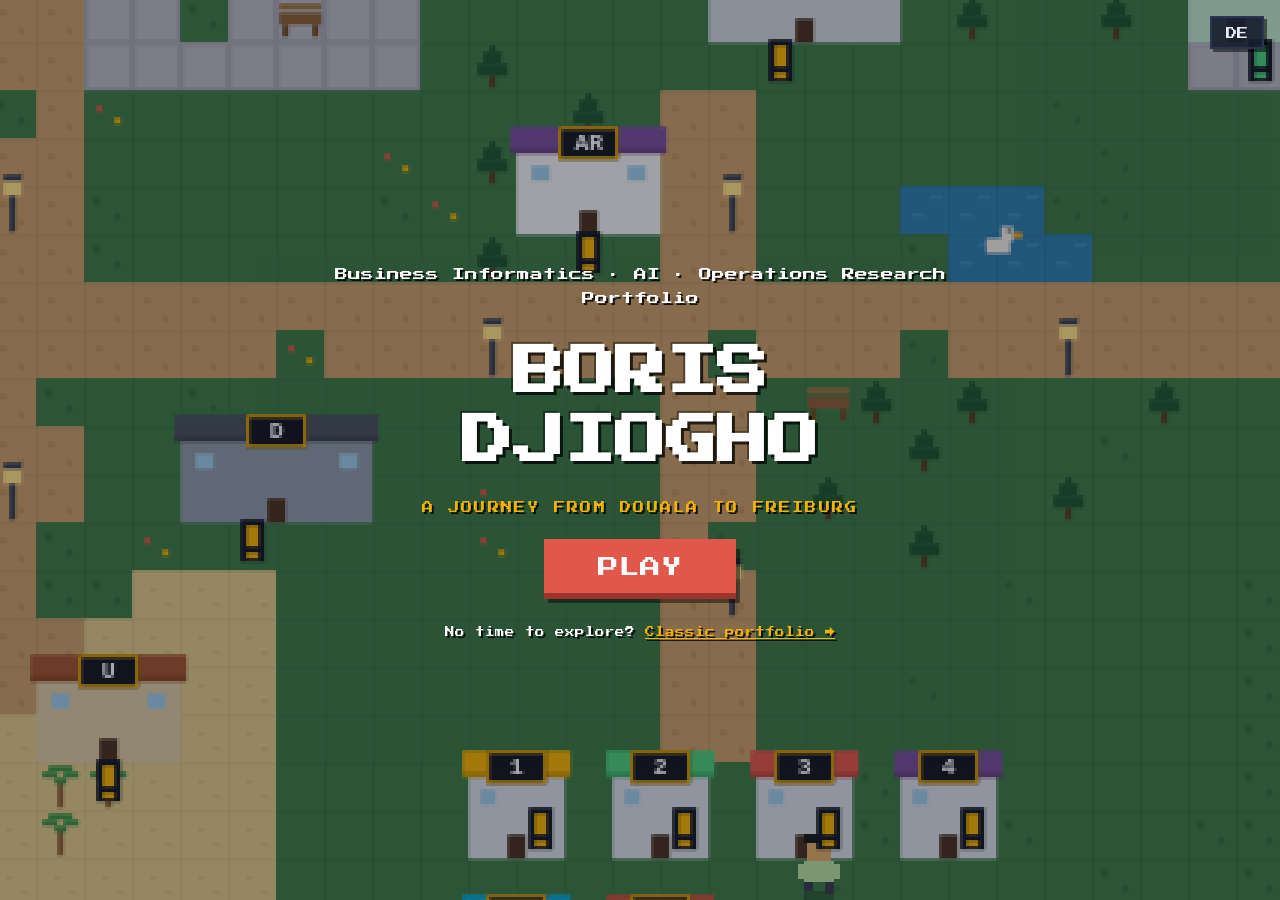
==== commit c3fe5436: "Spielwelt, Zweisprachigkeit und Pixel-Design der klassischen Ansicht; Inhalte bereinigt" ====
--- a/index.html
+++ b/index.html
@@ -2,342 +2,138 @@
 <html lang="de">
 <head>
 <meta charset="UTF-8">
-<meta name="viewport" content="width=device-width, initial-scale=1.0">
-<title>Boris Morgan Djiogho Keou – Wirtschaftsinformatiker</title>
-<meta name="description" content="Boris Morgan Djiogho Keou – Wirtschaftsinformatiker (M.Sc.) aus Freiburg. KI, Datenanalyse, Operations Research und Prozessdigitalisierung.">
+<meta name="viewport" content="width=device-width, initial-scale=1.0, user-scalable=no">
+<title>Boris Djiogho – Portfolio-Spielwelt</title>
+<meta name="description" content="Das Portfolio von Boris Morgan Djiogho Keou als erkundbare Pixel-Welt: von Douala über Clausthal bis Freiburg.">
 <link rel="preconnect" href="https://fonts.googleapis.com">
 <link rel="preconnect" href="https://fonts.gstatic.com" crossorigin>
 <link href="https://fonts.googleapis.com/css2?family=Press+Start+2P&display=swap" rel="stylesheet">
-<link rel="stylesheet" href="style.css">
-<link rel="icon" href="data:image/svg+xml,<svg xmlns='http://www.w3.org/2000/svg' viewBox='0 0 100 100'><text y='.9em' font-size='90'>🧭</text></svg>">
+<link rel="icon" href="data:image/svg+xml,<svg xmlns='http://www.w3.org/2000/svg' viewBox='0 0 100 100'><rect width='100' height='100' fill='%23f5b301'/><text x='50' y='72' font-size='60' text-anchor='middle' font-family='monospace' fill='%230f1420'>B</text></svg>">
+<style>
+:root{
+  --bg:#0f1420; --karte:#171e2e; --text:#e8ecf4; --gedimmt:#9aa5b8;
+  --akzent:#f5b301; --gruen:#4cd07d; --linie:#2a3550;
+  --pixel:"Press Start 2P", monospace;
+}
+*{margin:0;padding:0;box-sizing:border-box;}
+html,body{height:100%;overflow:hidden;background:var(--bg);color:var(--text);
+  font-family:-apple-system,BlinkMacSystemFont,"Segoe UI",Roboto,Arial,sans-serif;}
+canvas{display:block;image-rendering:pixelated;}
+
+/* ===== Titel-Overlay ===== */
+#titel{
+  position:fixed;inset:0;z-index:30;display:flex;flex-direction:column;
+  align-items:center;justify-content:center;gap:26px;text-align:center;
+  background:rgba(10,14,24,0.35);transition:opacity .6s ease;
+}
+#titel.aus{opacity:0;pointer-events:none;}
+.titel-sub{font-family:var(--pixel);font-size:clamp(0.55rem,1.6vw,0.8rem);
+  color:#fff;text-shadow:2px 2px 0 rgba(0,0,0,0.8);line-height:1.9;}
+.titel-name{font-family:var(--pixel);font-size:clamp(1.6rem,6vw,3.2rem);color:#fff;
+  line-height:1.35;text-shadow:3px 3px 0 rgba(0,0,0,0.75), -2px -2px 0 rgba(0,0,0,0.4);}
+.titel-tag{font-family:var(--pixel);font-size:clamp(0.5rem,1.4vw,0.7rem);color:var(--akzent);
+  letter-spacing:0.2em;text-shadow:2px 2px 0 rgba(0,0,0,0.8);}
+#playBtn{
+  font-family:var(--pixel);font-size:clamp(0.9rem,2.4vw,1.3rem);
+  color:#fff;background:#e2574c;border:none;cursor:pointer;
+  padding:18px 54px 15px;box-shadow:0 6px 0 #9c352d, 4px 10px 0 rgba(0,0,0,0.45);
+  transition:transform .08s ease, box-shadow .08s ease;
+}
+#playBtn:hover{transform:translateY(3px);box-shadow:0 3px 0 #9c352d, 3px 6px 0 rgba(0,0,0,0.45);}
+.titel-escape{font-family:var(--pixel);font-size:0.6rem;color:#fff;
+  text-shadow:2px 2px 0 rgba(0,0,0,0.8);margin-top:8px;}
+.titel-escape a{color:var(--akzent);}
+#sprachBtn{
+  position:absolute;top:16px;right:16px;
+  font-family:var(--pixel);font-size:0.7rem;color:var(--text);
+  background:rgba(23,30,46,0.9);border:2px solid var(--linie);cursor:pointer;
+  padding:10px 14px 8px;box-shadow:3px 3px 0 rgba(0,0,0,0.5);
+}
+#sprachBtn:hover{border-color:var(--akzent);color:var(--akzent);}
+
+/* ===== HUD ===== */
+#hud{position:fixed;top:12px;left:12px;z-index:20;display:none;gap:10px;align-items:center;
+  font-family:var(--pixel);font-size:0.6rem;}
+#hud .hud-box{background:rgba(15,20,32,0.92);border:2px solid var(--akzent);
+  padding:10px 14px 8px;color:var(--akzent);font-size:0.68rem;
+  box-shadow:3px 3px 0 rgba(0,0,0,0.5);}
+#hud .hud-box.fertig{color:#141002;background:var(--akzent);
+  animation:pulsieren 1.1s ease-in-out infinite;}
+@keyframes pulsieren{0%,100%{transform:scale(1);}50%{transform:scale(1.07);}}
+#hilfe{position:fixed;bottom:12px;left:50%;transform:translateX(-50%);z-index:20;display:none;
+  font-family:var(--pixel);font-size:0.55rem;color:#fff;text-shadow:2px 2px 0 rgba(0,0,0,0.8);
+  background:rgba(15,20,32,0.6);padding:8px 14px 6px;border:2px solid var(--linie);}
+#klassischLink{position:fixed;top:12px;right:12px;z-index:20;display:none;
+  font-family:var(--pixel);font-size:0.55rem;color:var(--text);text-decoration:none;
+  background:rgba(15,20,32,0.85);border:2px solid var(--linie);padding:8px 12px 6px;}
+#klassischLink:hover{border-color:var(--akzent);color:var(--akzent);}
+
+/* ===== Stations-Karte (Modal) ===== */
+#modal{position:fixed;inset:0;z-index:40;display:none;align-items:center;justify-content:center;
+  background:rgba(5,8,15,0.7);padding:18px;}
+#modal.an{display:flex;}
+.modal-karte{
+  background:var(--karte);border:3px solid var(--akzent);max-width:560px;width:100%;
+  max-height:82vh;overflow-y:auto;padding:26px 28px;box-shadow:8px 8px 0 rgba(0,0,0,0.5);
+}
+.modal-karte.gruen{border-color:var(--gruen);}
+.modal-ort{font-family:var(--pixel);font-size:0.55rem;color:var(--gedimmt);
+  text-transform:uppercase;letter-spacing:0.12em;margin-bottom:10px;}
+.modal-karte h2{font-family:var(--pixel);font-size:0.95rem;line-height:1.7;
+  color:var(--akzent);margin-bottom:14px;}
+.modal-karte.gruen h2{color:var(--gruen);}
+.modal-karte p{color:var(--text);font-size:0.98rem;line-height:1.65;margin-bottom:12px;}
+.modal-karte a{color:var(--akzent);}
+.modal-schliessen{
+  font-family:var(--pixel);font-size:0.65rem;margin-top:8px;cursor:pointer;
+  background:var(--akzent);color:#141002;border:none;padding:12px 20px 10px;
+  box-shadow:4px 4px 0 rgba(0,0,0,0.5);
+}
+.modal-schliessen:hover{transform:translate(2px,2px);box-shadow:2px 2px 0 rgba(0,0,0,0.5);}
+
+/* ===== Mobile D-Pad ===== */
+#dpad{position:fixed;bottom:18px;left:18px;z-index:20;display:none;
+  grid-template-columns:repeat(3,54px);grid-template-rows:repeat(3,54px);gap:4px;opacity:0.85;}
+#dpad button{font-family:var(--pixel);font-size:1rem;color:var(--text);
+  background:rgba(23,30,46,0.9);border:2px solid var(--linie);cursor:pointer;}
+#dpad button:active{background:var(--akzent);color:#141002;}
+@media (pointer:coarse){ #dpad.an{display:grid;} #hilfe{display:none !important;} }
+</style>
 </head>
 <body>
 
-<nav class="nav">
-  <a href="#top" class="nav-logo">BD</a>
-  <div class="nav-links">
-    <a href="#ueber">Über mich</a>
-    <a href="#reise">Meine Reise</a>
-    <a href="#nachhaltigkeit">Nachhaltigkeit</a>
-    <a href="#projekte">Projekte</a>
-    <a href="#kompetenzen">Kompetenzen</a>
-    <a href="#kontakt">Kontakt</a>
+<canvas id="spiel"></canvas>
+
+<div id="titel">
+  <button id="sprachBtn" title="Sprache wechseln / switch language">EN</button>
+  <p class="titel-sub" id="titelSub">Wirtschaftsinformatik · KI · Operations Research<br>Portfolio</p>
+  <h1 class="titel-name">BORIS<br>DJIOGHO</h1>
+  <p class="titel-tag" id="titelTag">EINE REISE VON DOUALA NACH FREIBURG</p>
+  <button id="playBtn">PLAY</button>
+  <p class="titel-escape" id="titelEscape">Keine Zeit zu erkunden? <a href="portfolio.html">Klassisches Portfolio →</a></p>
+</div>
+
+<div id="hud">
+  <div class="hud-box" id="zaehler">STATIONEN 0 / 18</div>
+</div>
+<a id="klassischLink" href="portfolio.html">Klassische Ansicht</a>
+<div id="hilfe">Pfeiltasten / WASD: laufen · Stationen betreten öffnet die Karte · ENTER schließt · Sammle alle Stationen!</div>
+
+<div id="dpad">
+  <span></span><button data-r="up">▲</button><span></span>
+  <button data-r="left">◀</button><span></span><button data-r="right">▶</button>
+  <span></span><button data-r="down">▼</button><span></span>
+</div>
+
+<div id="modal">
+  <div class="modal-karte" id="modalKarte">
+    <p class="modal-ort" id="modalOrt"></p>
+    <h2 id="modalTitel"></h2>
+    <div id="modalText"></div>
+    <button class="modal-schliessen" id="modalZu">WEITER [ENTER]</button>
   </div>
-</nav>
+</div>
 
-<header class="hero" id="top">
-  <div class="hero-inner">
-    <img src="assets/boris.jpg" alt="Porträt von Boris Morgan Djiogho Keou" class="hero-photo">
-    <div class="hero-text">
-      <p class="hero-hallo">Hallo, ich bin</p>
-      <h1>Boris Morgan<br>Djiogho&nbsp;Keou</h1>
-      <p class="hero-claim">Wirtschaftsinformatiker (M.Sc.) — ich verbinde <strong>Business und IT</strong>:
-      mit KI, Datenanalyse und mathematischer Optimierung.</p>
-      <div class="hero-chips">
-        <span class="chip">📍 Freiburg im Breisgau</span>
-        <span class="chip">🗣️ DE · FR · EN</span>
-        <span class="chip">🎓 Masterarbeit: Note 1,0</span>
-      </div>
-      <div class="hero-cta">
-        <a class="btn btn-primary" href="https://github.com/Boris-djiogho" target="_blank" rel="noopener">GitHub</a>
-        <a class="btn" href="https://www.linkedin.com/in/boris-morgan-djiogho-9a6396157/" target="_blank" rel="noopener">LinkedIn</a>
-        <a class="btn" href="cv/Lebenslauf_Boris_Djiogho.pdf" target="_blank" rel="noopener">Lebenslauf (PDF)</a>
-        <a class="btn" href="mailto:djioghomorgan@yahoo.com">E-Mail</a>
-      </div>
-    </div>
-  </div>
-</header>
-
-<main>
-
-<section class="section" id="ueber">
-  <h2><span class="h2-num">01</span> Über mich</h2>
-  <div class="ueber-grid">
-    <div>
-      <p>Eigentlich wollte ich einmal <strong>Medizin</strong> studieren. Der Weg kam anders — und
-      genau das macht meine Geschichte aus: Von der Apotheke in Douala über ein Biologie-Studium
-      führte mich die Neugier zur Informatik. Und das Thema Gesundheit hat mich nie losgelassen:
-      Im Forschungsprojekt <em>Pflegebrille</em> habe ich AR-Anwendungen für die Pflege
-      mitentwickelt, beim HealthHack 2026 eine KI-Lernplattform für internationale
-      Pflegeschüler:innen gebaut.</p>
-      <p>Heute bin ich Wirtschaftsinformatiker mit Doppelabschluss (M.Sc. Wirtschaftsinformatik,
-      B.Sc. Digitales Management) und über drei Jahren Praxis bei <strong>Forvis Mazars</strong>,
-      wo ich Geschäftsprozesse digitalisiert, Anforderungen übersetzt und Fachanwender zu
-      Citizen Developern gemacht habe.</p>
-      <p>Was mich antreibt: schwierige Probleme sauber zerlegen — ob als mathematisches
-      Optimierungsmodell, als KI-Pipeline oder im Workshop mit dem Fachbereich.</p>
-    </div>
-    <div class="fakten-karte">
-      <h3>Kurz &amp; knapp</h3>
-      <ul>
-        <li>🎓 M.Sc. Wirtschaftsinformatik, TU Clausthal (Masterarbeit: 1,0)</li>
-        <li>🎓 B.Sc. Digitales Management — parallel zum Master</li>
-        <li>💼 3,5 Jahre Digital Solutions bei Forvis Mazars</li>
-        <li>🤖 KI in der Praxis: LLM-Pipelines, RAG, Voice-to-Voice</li>
-        <li>📐 Operations Research: MILP, Gurobi, Metaheuristiken</li>
-        <li>🌍 Kamerun → Berlin → Clausthal → Chengdu → Freiburg</li>
-      </ul>
-    </div>
-  </div>
-</section>
-
-<section class="section" id="reise">
-  <h2><span class="h2-num">02</span> Meine Reise</h2>
-  <p class="section-intro">Kein gerader Lebenslauf — sondern ein Weg mit Umwegen, die sich gelohnt haben.</p>
-  <div class="timeline">
-
-    <div class="t-item">
-      <div class="t-badge">2015 – 2017</div>
-      <div class="t-card">
-        <h3>🇨🇲 Douala, Kamerun — Apotheke &amp; Biologie</h3>
-        <p>Assistent in der <em>Pharmacie du Marché</em> und Biologie-Studium an der Université de
-        Douala — mit dem Traum, Medizin zu studieren. Parallel dazu: Deutsch lernen am
-        Sprachlernzentrum Douala. Zwei Gleise, ein Ziel: raus in die Welt.</p>
-      </div>
-    </div>
-
-    <div class="t-item">
-      <div class="t-badge">Nov. 2017</div>
-      <div class="t-card">
-        <h3>🇩🇪 Ankunft in Deutschland</h3>
-        <p>Neustart in Berlin, wo ein Teil meiner Familie lebt. Neben der Sprachvorbereitung
-        engagierte ich mich ehrenamtlich in einem Kindergarten — mein erster Job im deutschen
-        Alltag, und bis heute eine Schule in Sachen Kommunikation.</p>
-      </div>
-    </div>
-
-    <div class="t-item">
-      <div class="t-badge">2018</div>
-      <div class="t-card">
-        <h3>🌲 Der Oberharz wird Heimat</h3>
-        <p>Nach der Sprachausbildung zog es mich nach Clausthal-Zellerfeld — und der Oberharz hat
-        mich nicht mehr losgelassen: Wald, eine kleine, familiäre Uni und herzliche Menschen.
-        Ich blieb zum Studium der <strong>Wirtschaftsinformatik</strong>, obwohl Berlin gerufen hätte.</p>
-      </div>
-    </div>
-
-    <div class="t-item">
-      <div class="t-badge">2019</div>
-      <div class="t-card">
-        <h3>🏭 Sommer am Fließband — Daimler, Rastatt</h3>
-        <p>Zwei Monate Ferienarbeit in der Produktion. Kurz, aber prägend: Seitdem weiß ich, wie
-        Fertigung wirklich funktioniert — und was Prozessoptimierung am Band konkret bedeutet.</p>
-      </div>
-    </div>
-
-    <div class="t-item">
-      <div class="t-badge">2021 – 2022</div>
-      <div class="t-card">
-        <h3>🥽 Forschung: Pflegebrille (BMBF)</h3>
-        <p>Als studentischer Mitarbeiter entwickelte ich Android-Apps und MQTT-Schnittstellen für
-        AR-Brillen in der Pflege — Technik trifft Gesundheit, mein altes Thema in neuem Gewand.</p>
-      </div>
-    </div>
-
-    <div class="t-item">
-      <div class="t-badge">2022</div>
-      <div class="t-card t-card-gruen">
-        <h3>♻️ Bachelorarbeit: Elektroschrott &amp; Kreislaufwirtschaft</h3>
-        <p>Quantitative Datenanalyse der Rückgabemöglichkeiten von Elektro- und
-        Elektronikaltgeräten in Deutschland (Note 1,7). Meine Motivation war persönlich: die
-        Elektroschrott-Müllkippen in Afrika, auf denen Kinder statt in der Schule zwischen
-        Altgeräten nach Metallen suchen. Nachhaltigkeit wurde damit zum roten Faden meiner
-        akademischen Arbeit.</p>
-      </div>
-    </div>
-
-    <div class="t-item">
-      <div class="t-badge">2022 – 2026</div>
-      <div class="t-card">
-        <h3>💼 Forvis Mazars — Digital Solutions</h3>
-        <p>Über drei Jahre Werkstudent: Geschäftsanwendungen auf Low-Code-Plattformen bauen,
-        Anforderungen aufnehmen, Citizen Developer coachen. Hier habe ich gelernt, zwischen
-        Fachbereich und IT zu übersetzen.</p>
-      </div>
-    </div>
-
-    <div class="t-item">
-      <div class="t-badge">2023 – 2026</div>
-      <div class="t-card">
-        <h3>🎓 Doppelstudium &amp; China</h3>
-        <p>Master Wirtschaftsinformatik und parallel B.Sc. Digitales Management — dazu 2024 eine
-        Sommerschule an der Sichuan University in Chengdu. 2026 der Abschluss: Masterarbeit über
-        E-Fahrzeug-Tourenplanung, Note 1,0.</p>
-      </div>
-    </div>
-
-    <div class="t-item">
-      <div class="t-badge">2026</div>
-      <div class="t-card">
-        <h3>⛰️ Freiburg — angekommen</h3>
-        <p>Schon während meiner Clausthaler Jahre habe ich Freiburg mehrmals besucht — und mich
-        in die Stadt verliebt: Schwarzwald vor der Tür, Sonne, Lebensfreude. 2026 bin ich ganz
-        hierhergezogen. Hier beginnt das nächste Kapitel: der Berufseinstieg an der
-        Schnittstelle von KI, Daten und Geschäftsprozessen.</p>
-      </div>
-    </div>
-
-  </div>
-</section>
-
-<section class="section" id="nachhaltigkeit">
-  <h2><span class="h2-num h2-num-gruen">♻</span> Roter Faden: Nachhaltigkeit</h2>
-  <p class="section-intro">Von der Elektroschrott-Kippe bis zum Elektroauto — meine akademische
-  Arbeit folgt einer Überzeugung: Technologie muss Teil der Lösung sein.</p>
-  <div class="gruen-grid">
-    <div class="gruen-karte">
-      <div class="gruen-schritt">Der Antrieb</div>
-      <h3>E-Schrott-Kippen in Afrika</h3>
-      <p>Ausrangierte Geräte aus Europa landen auf Müllkippen in Afrika — mit Folgen für Umwelt,
-      Gesundheit und die Bildung von Kindern. Dieses Bild hat meine Forschung geprägt.</p>
-    </div>
-    <div class="gruen-karte">
-      <div class="gruen-schritt">Bachelorarbeit · Note 1,7</div>
-      <h3>Kreislaufwirtschaft</h3>
-      <p>Quantitative Analyse, wie und wo Elektroaltgeräte in Deutschland zurückgegeben werden —
-      und warum sich Sammelmengen und Verbraucherverhalten regional unterscheiden.</p>
-    </div>
-    <div class="gruen-karte">
-      <div class="gruen-schritt">Masterarbeit · Note 1,0</div>
-      <h3>E-Mobilität optimieren</h3>
-      <p>Tourenplanung für Elektrofahrzeuge mit nichtlinearen Ladefunktionen — damit elektrische
-      Logistik nicht nur sauber, sondern auch effizient ist.</p>
-    </div>
-  </div>
-</section>
-
-<section class="section" id="projekte">
-  <h2><span class="h2-num">03</span> Projekte</h2>
-  <p class="section-intro">Eine Auswahl — alle mit Code auf <a href="https://github.com/Boris-djiogho" target="_blank" rel="noopener">GitHub</a>.</p>
-  <div class="projekt-grid">
-
-    <a class="projekt-karte" href="https://github.com/Boris-djiogho/lv2cad" target="_blank" rel="noopener">
-      <h3>LV2CAD</h3>
-      <p>KI extrahiert Parameter aus Bau-Leistungsverzeichnissen, eine deterministische Pipeline
-      erzeugt fertigungsreife CAD-Dateien.</p>
-      <div class="tags"><span>Python</span><span>Mistral</span><span>React</span><span>FastAPI</span></div>
-    </a>
-
-    <a class="projekt-karte" href="https://github.com/Boris-djiogho/kurare-healthhack-2026" target="_blank" rel="noopener">
-      <h3>Kurare — HealthHack 2026</h3>
-      <p>KI-Lernplattform für internationale Pflegeschüler:innen: Voice-to-Voice-Sprachpraxis,
-      RAG-Backend, KPI-Dashboard.</p>
-      <div class="tags"><span>Flask</span><span>LLM</span><span>RAG</span><span>Qdrant</span></div>
-    </a>
-
-    <a class="projekt-karte" href="https://github.com/Boris-djiogho/evrp-spd-thesis" target="_blank" rel="noopener">
-      <h3>E-Fahrzeug-Tourenplanung</h3>
-      <p>Masterarbeit (Note 1,0): MILP-Modell, exakte Lösung mit Gurobi und eigene
-      ALNS-Metaheuristik für das EVRP mit Auslieferung &amp; Abholung.</p>
-      <div class="tags"><span>Python</span><span>Gurobi</span><span>ALNS</span><span>Operations Research</span></div>
-    </a>
-
-    <a class="projekt-karte" href="https://github.com/Boris-djiogho/llm-data-pipeline" target="_blank" rel="noopener">
-      <h3>LLM-Datenpipeline</h3>
-      <p>Streamlit-Anwendung für automatisierte Datenverarbeitung und ML mit LLM-gestützter
-      Vorverarbeitung auf einer Drei-Ebenen-Architektur.</p>
-      <div class="tags"><span>Python</span><span>Streamlit</span><span>LLM</span><span>Big Data</span></div>
-    </a>
-
-    <a class="projekt-karte" href="https://github.com/Boris-djiogho/taxi-microservices" target="_blank" rel="noopener">
-      <h3>Taxi-Simulation</h3>
-      <p>Spring-Boot-Microservices mit Eureka Service Discovery: GraphHopper-Routing auf echten
-      OSM-Daten, animierte Fahrten auf einer Leaflet-Karte.</p>
-      <div class="tags"><span>Java</span><span>Spring Boot</span><span>Microservices</span><span>Leaflet</span></div>
-    </a>
-
-    <a class="projekt-karte" href="https://github.com/Boris-djiogho/pctsp-heuristics" target="_blank" rel="noopener">
-      <h3>PC-TSP-Heuristiken</h3>
-      <p>Multi-Start-Hill-Climbing für das Prize-Collecting Traveling Salesman Problem —
-      Theorie, Implementierung und Evaluation.</p>
-      <div class="tags"><span>Python</span><span>Jupyter</span><span>Heuristiken</span></div>
-    </a>
-
-  </div>
-</section>
-
-<section class="section" id="kompetenzen">
-  <h2><span class="h2-num">04</span> Kompetenzen</h2>
-  <div class="skill-grid">
-    <div class="skill-gruppe">
-      <h3>KI &amp; Daten</h3>
-      <p>LLM-Anwendungen · RAG · Machine Learning · Pandas · Tableau · SQL · R</p>
-    </div>
-    <div class="skill-gruppe">
-      <h3>Optimierung</h3>
-      <p>MILP-Modellierung · Gurobi · FICO Xpress · Metaheuristiken (ALNS, VNS) · Operations Research</p>
-    </div>
-    <div class="skill-gruppe">
-      <h3>Entwicklung</h3>
-      <p>Python · Java · JavaScript · React · Spring Boot · Git · Low-Code (Betty Blocks)</p>
-    </div>
-    <div class="skill-gruppe">
-      <h3>Business</h3>
-      <p>Anforderungsanalyse · Geschäftsprozessmodellierung · Workshops &amp; Coaching · Agile Methoden</p>
-    </div>
-    <div class="skill-gruppe">
-      <h3>Sprachen</h3>
-      <p>Französisch (Muttersprache) · Deutsch (verhandlungssicher) · Englisch (verhandlungssicher)</p>
-    </div>
-    <div class="skill-gruppe">
-      <h3>Engagement</h3>
-      <p>Vereinspräsident · Studierendenparlament · Mentoring für Studierende</p>
-    </div>
-  </div>
-</section>
-
-<section class="section" id="kontakt">
-  <h2><span class="h2-num">05</span> Kontakt</h2>
-  <p class="section-intro">Ich freue mich über Nachrichten — ob Jobangebot, Projekt oder einfach ein Hallo.</p>
-  <div class="kontakt-cta">
-    <a class="btn btn-primary btn-gross" href="mailto:djioghomorgan@yahoo.com">djioghomorgan@yahoo.com</a>
-    <a class="btn btn-gross" href="https://www.linkedin.com/in/boris-morgan-djiogho-9a6396157/" target="_blank" rel="noopener">LinkedIn</a>
-    <a class="btn btn-gross" href="https://github.com/Boris-djiogho" target="_blank" rel="noopener">GitHub</a>
-  </div>
-</section>
-
-</main>
-
-<footer class="footer">
-  <details>
-    <summary>Impressum</summary>
-    <p>Angaben gemäß § 5 DDG<br>
-    Boris Morgan Djiogho Keou · Berliner Allee 29b · 79110 Freiburg im Breisgau<br>
-    E-Mail: djioghomorgan@yahoo.com</p>
-  </details>
-  <p class="footer-note">© 2026 Boris Morgan Djiogho Keou · Gebaut mit HTML &amp; CSS, gehostet auf GitHub Pages</p>
-</footer>
-
-<script>
-// Sanfte Einblend-Animation beim Scrollen — mit Fallbacks, damit Inhalte nie verborgen bleiben
-(function(){
-  const elemente = document.querySelectorAll('.t-item, .projekt-karte, .skill-gruppe, .gruen-karte');
-
-  function zeige(el){ el.classList.add('sichtbar'); }
-
-  function pruefeSichtbarkeit(){
-    const h = window.innerHeight;
-    elemente.forEach(el => {
-      if (el.classList.contains('sichtbar')) return;
-      const r = el.getBoundingClientRect();
-      if (r.top < h - 40 && r.bottom > 0) zeige(el);
-    });
-  }
-
-  if ('IntersectionObserver' in window) {
-    const beobachter = new IntersectionObserver((eintraege) => {
-      eintraege.forEach(e => { if (e.isIntersecting) { zeige(e.target); beobachter.unobserve(e.target); } });
-    }, { threshold: 0.1 });
-    elemente.forEach(el => beobachter.observe(el));
-  }
-
-  window.addEventListener('scroll', pruefeSichtbarkeit, { passive: true });
-  window.addEventListener('resize', pruefeSichtbarkeit, { passive: true });
-  pruefeSichtbarkeit();
-  // Letzte Sicherheit: nach 2 Sekunden ist alles sichtbar
-  setTimeout(() => elemente.forEach(zeige), 2000);
-})();
-</script>
-
+<script src="game.js"></script>
 </body>
 </html>
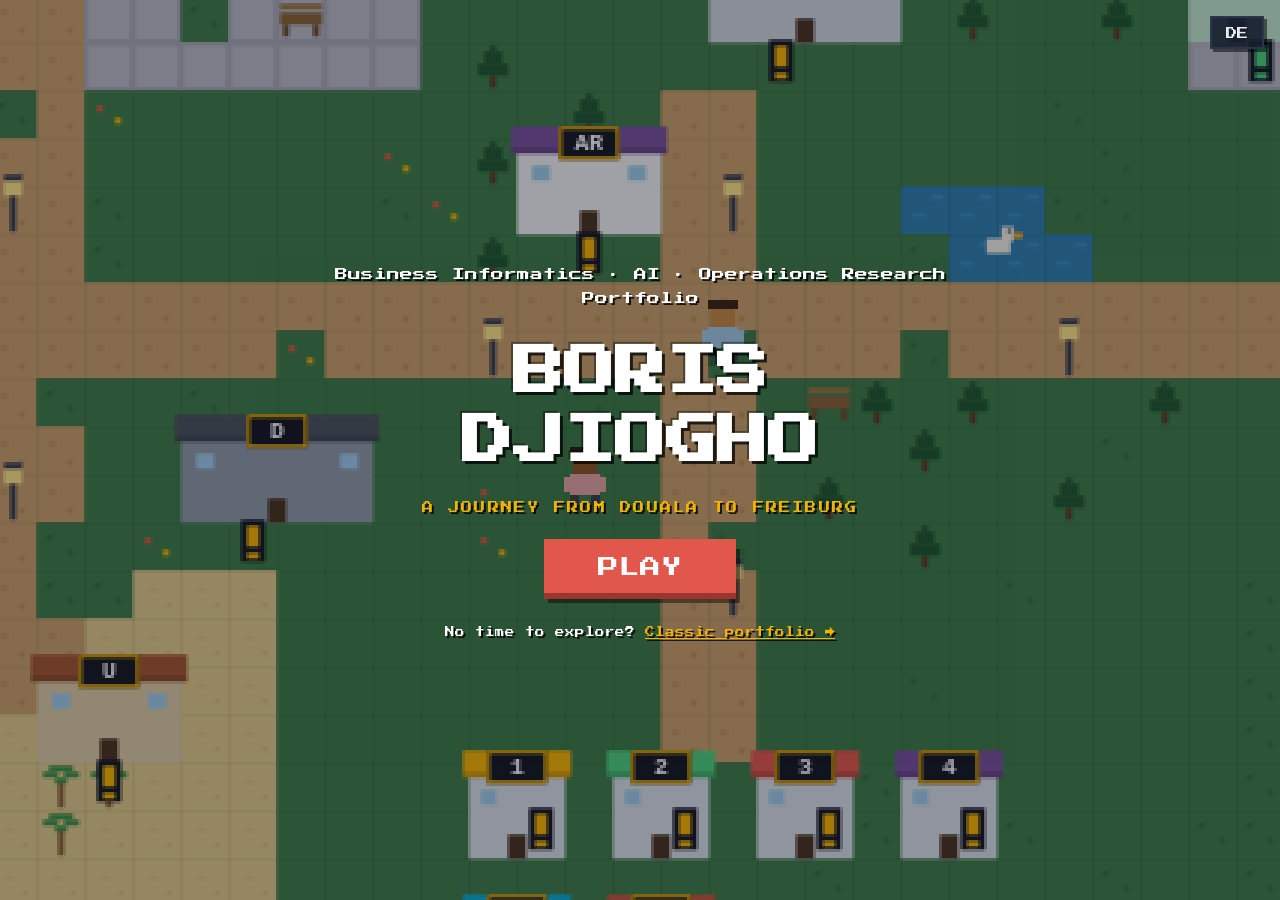
==== commit 5b8b1fa6: "NPCs als Bekannte mit RPG-Dialogen, Website-Link im Lebenslauf" ====
--- a/index.html
+++ b/index.html
@@ -91,6 +91,33 @@
 }
 .modal-schliessen:hover{transform:translate(2px,2px);box-shadow:2px 2px 0 rgba(0,0,0,0.5);}
 
+/* ===== NPC-Dialog (RPG-Textbox) ===== */
+#npcDialog{
+  position:fixed; left:50%; bottom:70px; transform:translateX(-50%) translateY(12px);
+  z-index:25; width:min(560px, calc(100vw - 32px));
+  background:rgba(15,20,32,0.96);
+  border:3px solid var(--akzent);
+  box-shadow:6px 6px 0 rgba(0,0,0,0.5);
+  padding:16px 20px 14px;
+  opacity:0; pointer-events:none;
+  transition:opacity .18s ease, transform .18s ease;
+}
+#npcDialog.an{ opacity:1; transform:translateX(-50%) translateY(0); }
+#npcName{
+  font-family:var(--pixel); font-size:0.62rem; color:var(--akzent);
+  text-transform:uppercase; letter-spacing:0.1em;
+  display:inline-block; margin-bottom:8px;
+  background:rgba(245,179,1,0.12); border:1px solid rgba(245,179,1,0.4);
+  padding:5px 10px 3px;
+}
+#npcText{ color:var(--text); font-size:0.98rem; line-height:1.55; }
+.npc-hinweis{
+  position:absolute; right:12px; bottom:8px;
+  font-family:var(--pixel); font-size:0.5rem; color:var(--gedimmt);
+  animation:blinken 1.2s steps(2) infinite;
+}
+@keyframes blinken{ 50%{ opacity:0.25; } }
+
 /* ===== Mobile D-Pad ===== */
 #dpad{position:fixed;bottom:18px;left:18px;z-index:20;display:none;
   grid-template-columns:repeat(3,54px);grid-template-rows:repeat(3,54px);gap:4px;opacity:0.85;}
@@ -125,6 +152,12 @@
   <span></span><button data-r="down">▼</button><span></span>
 </div>
 
+<div id="npcDialog">
+  <span id="npcName"></span>
+  <p id="npcText"></p>
+  <span class="npc-hinweis">[ENTER]</span>
+</div>
+
 <div id="modal">
   <div class="modal-karte" id="modalKarte">
     <p class="modal-ort" id="modalOrt"></p>
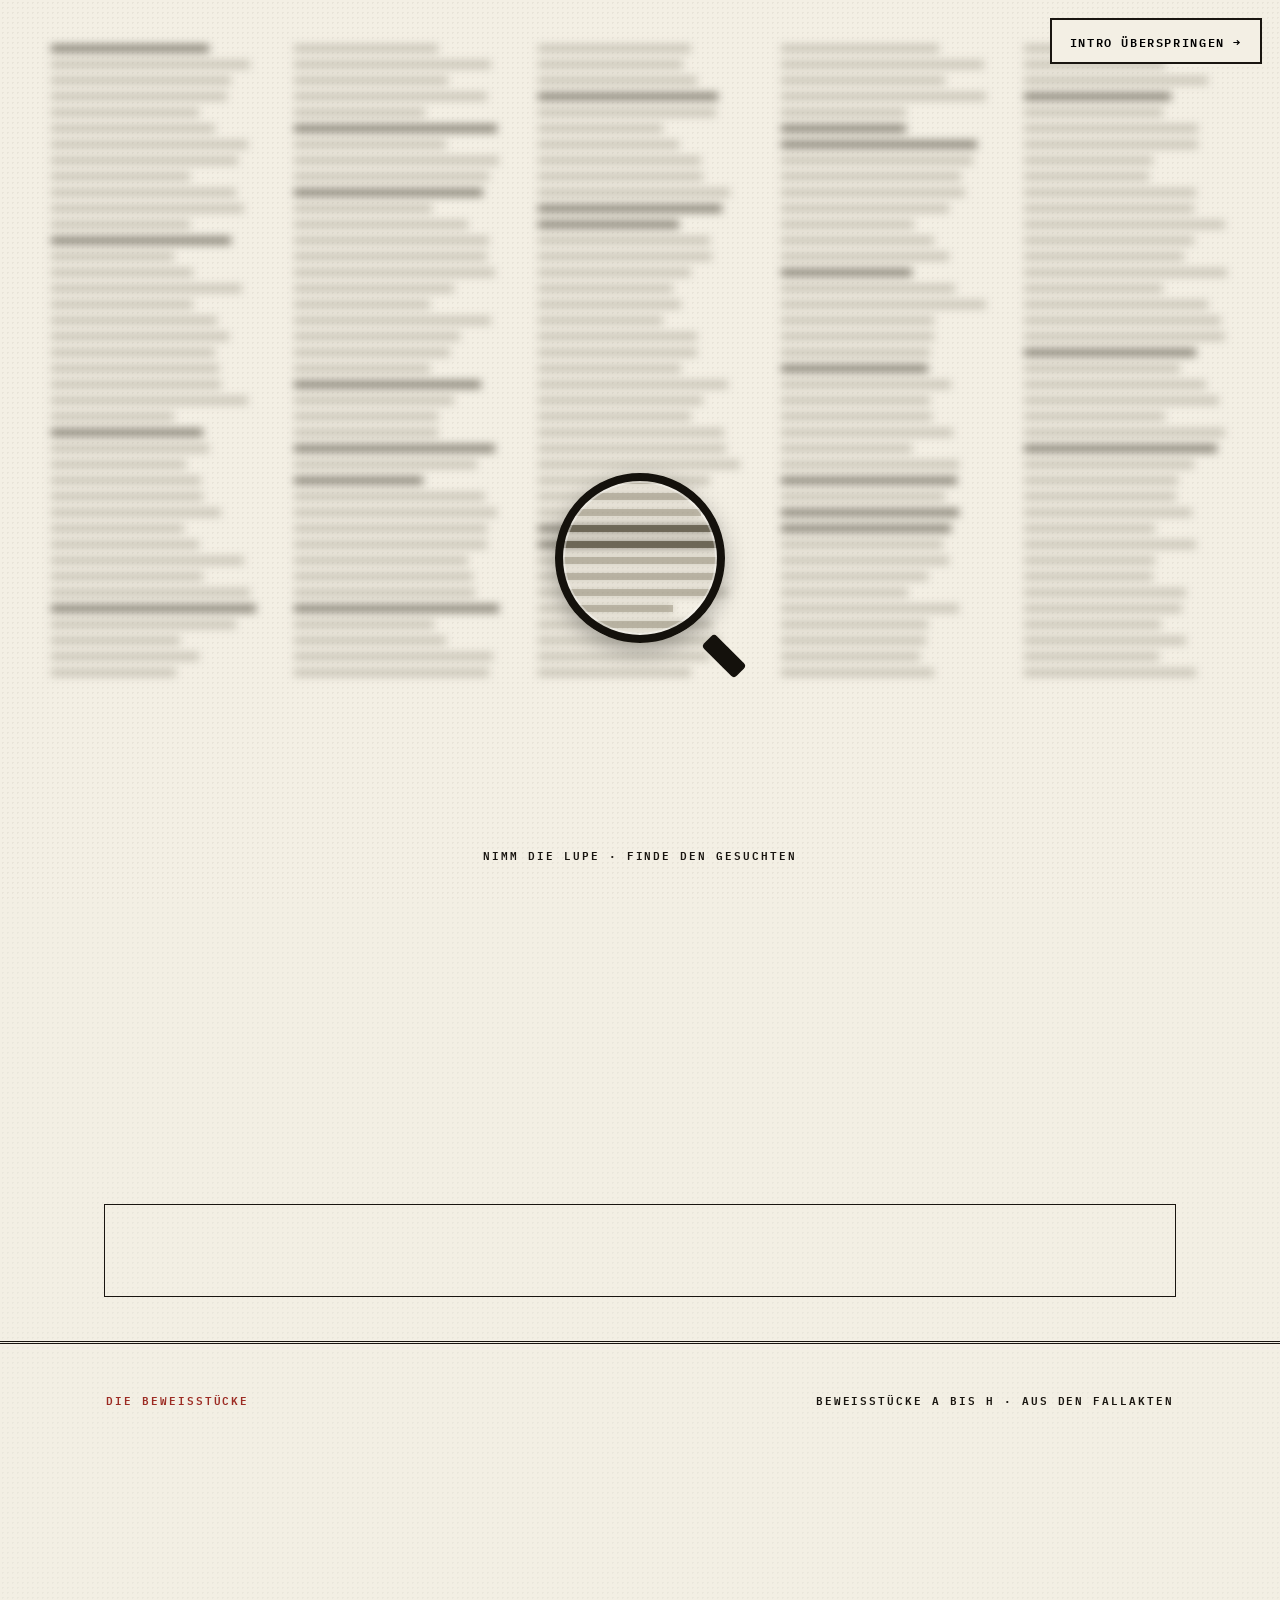
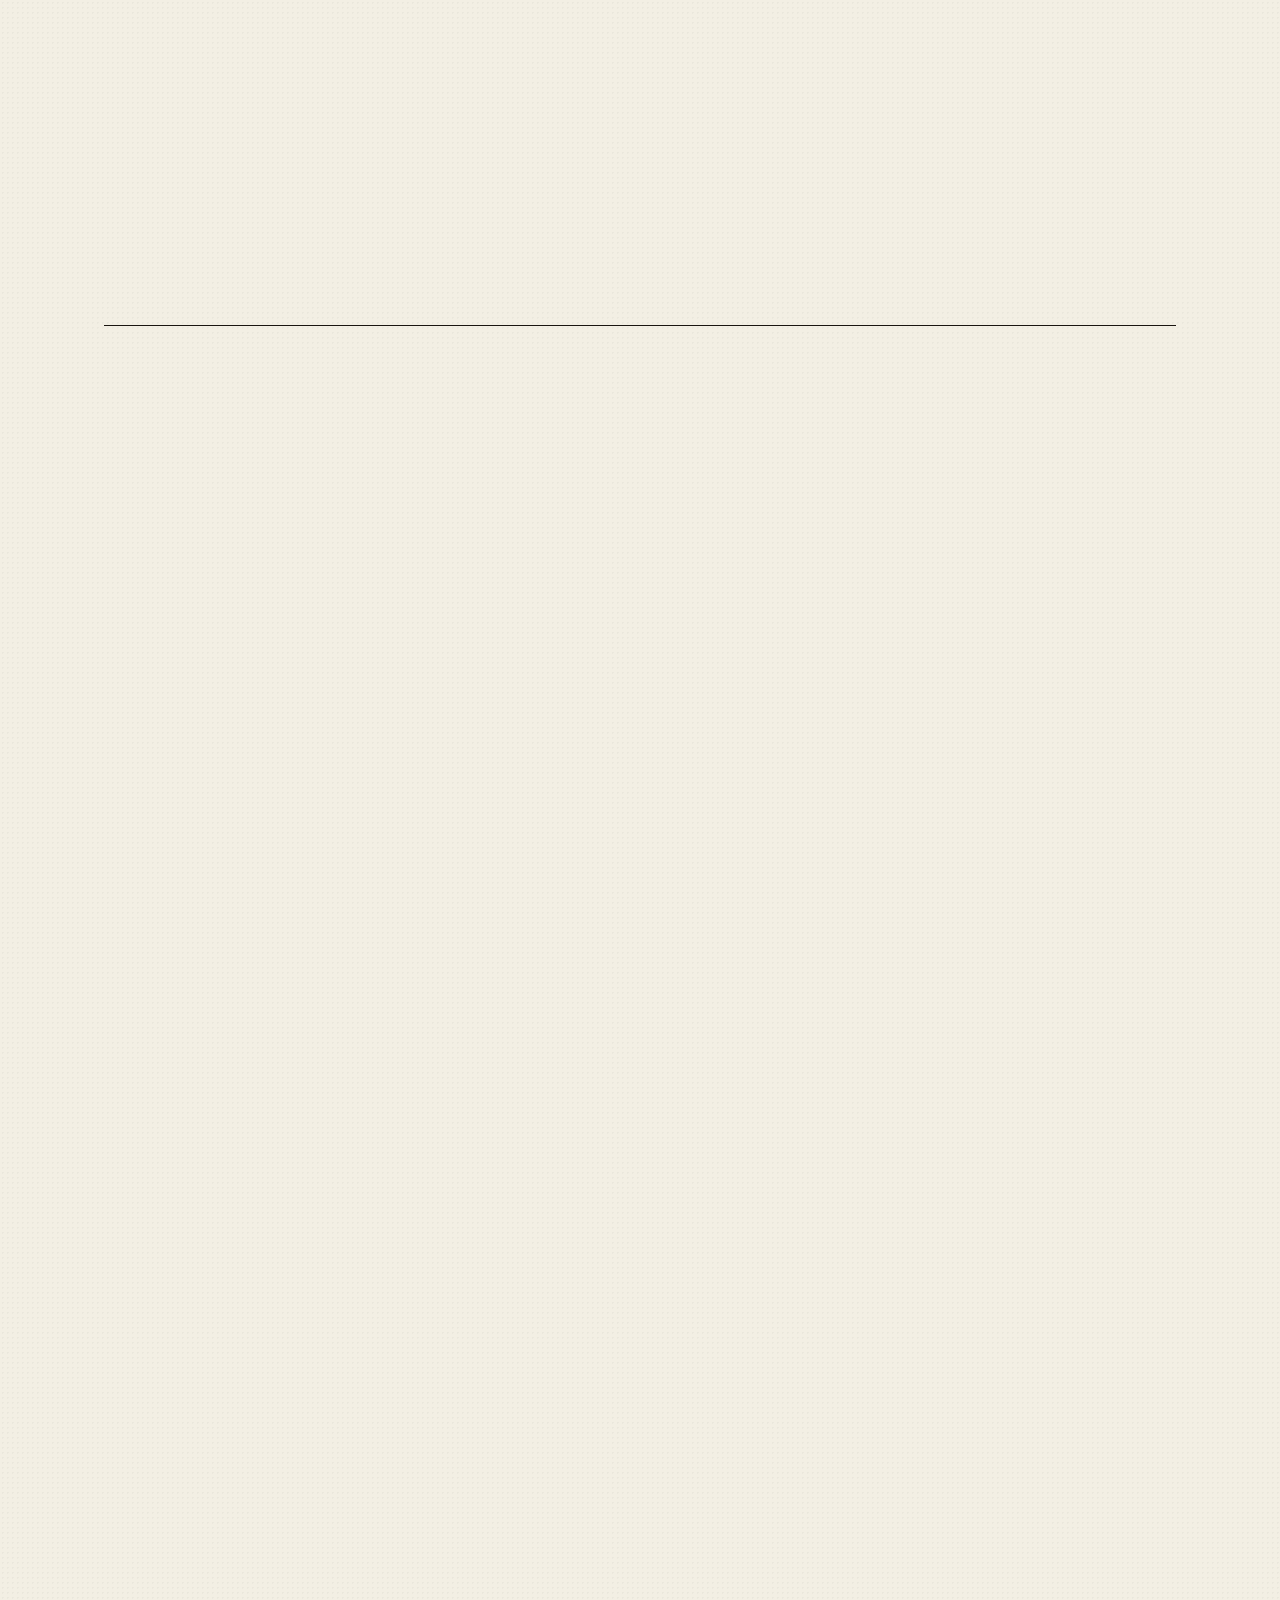
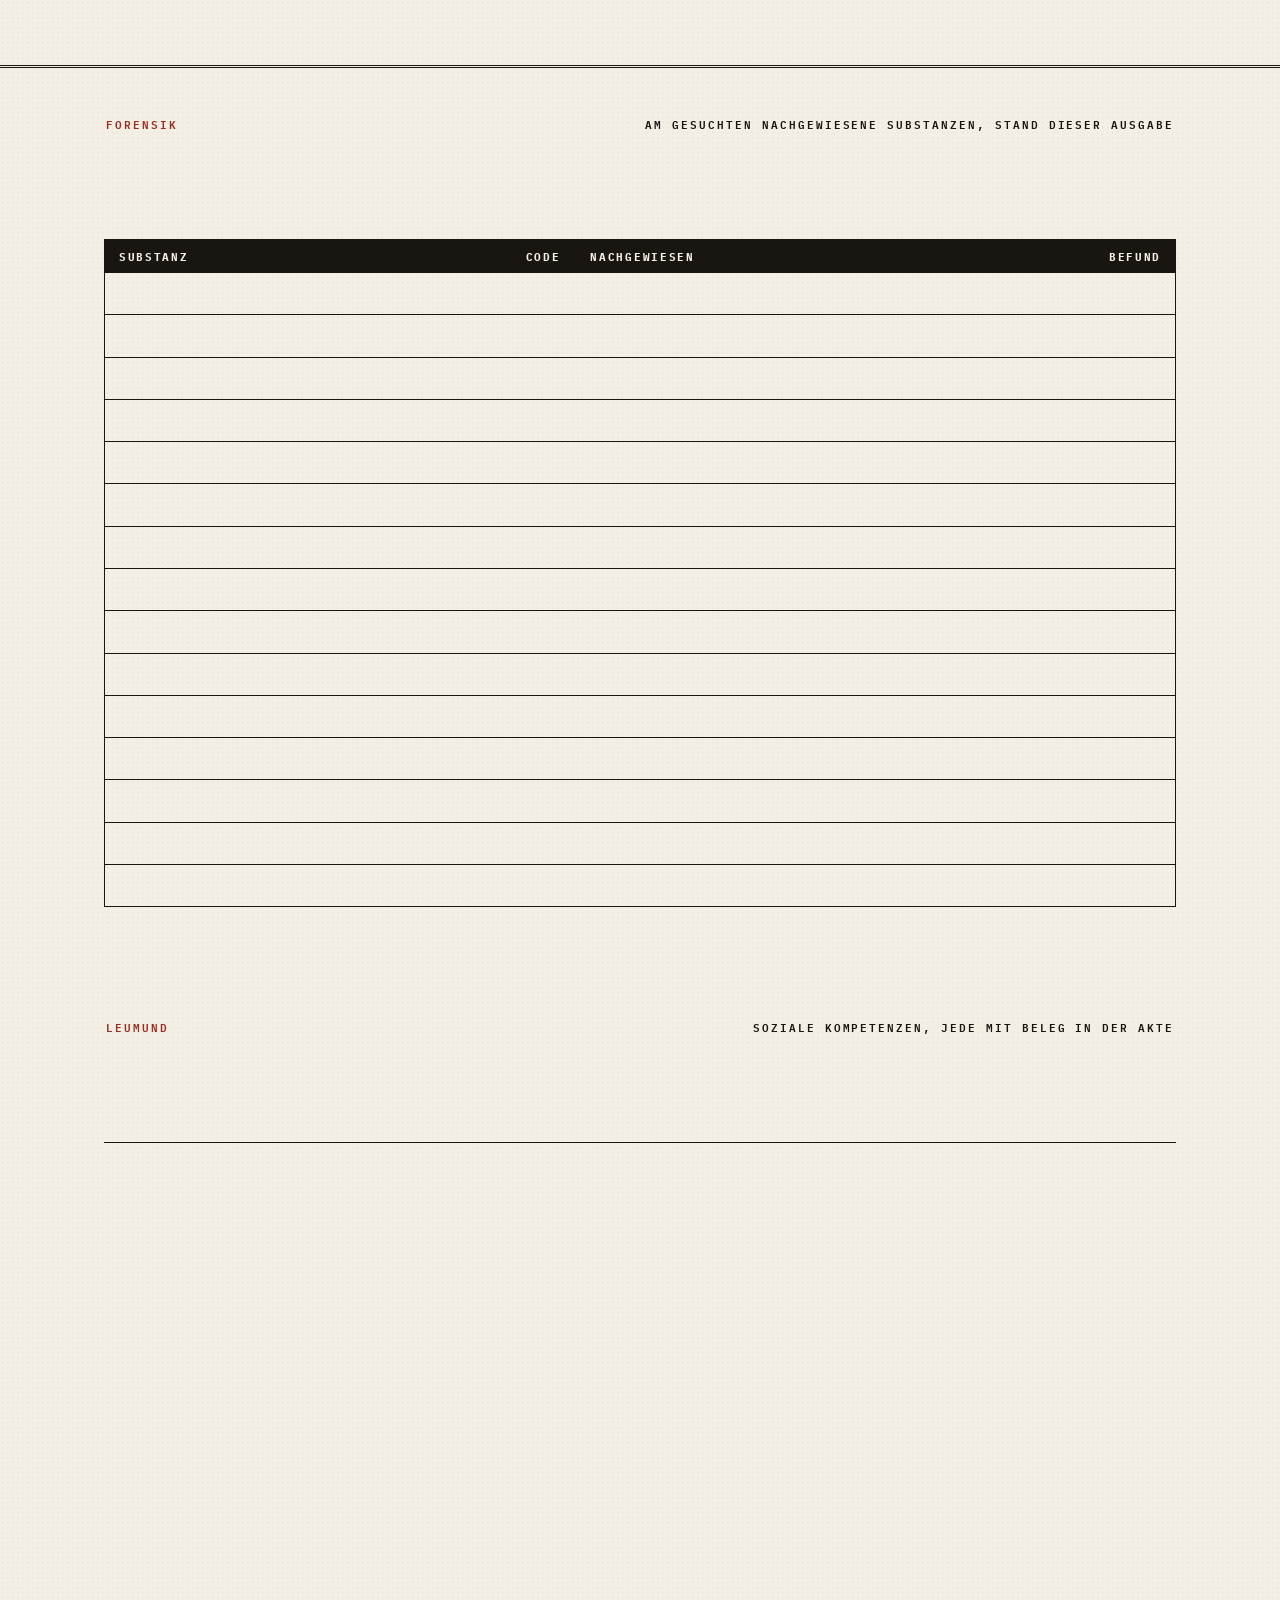
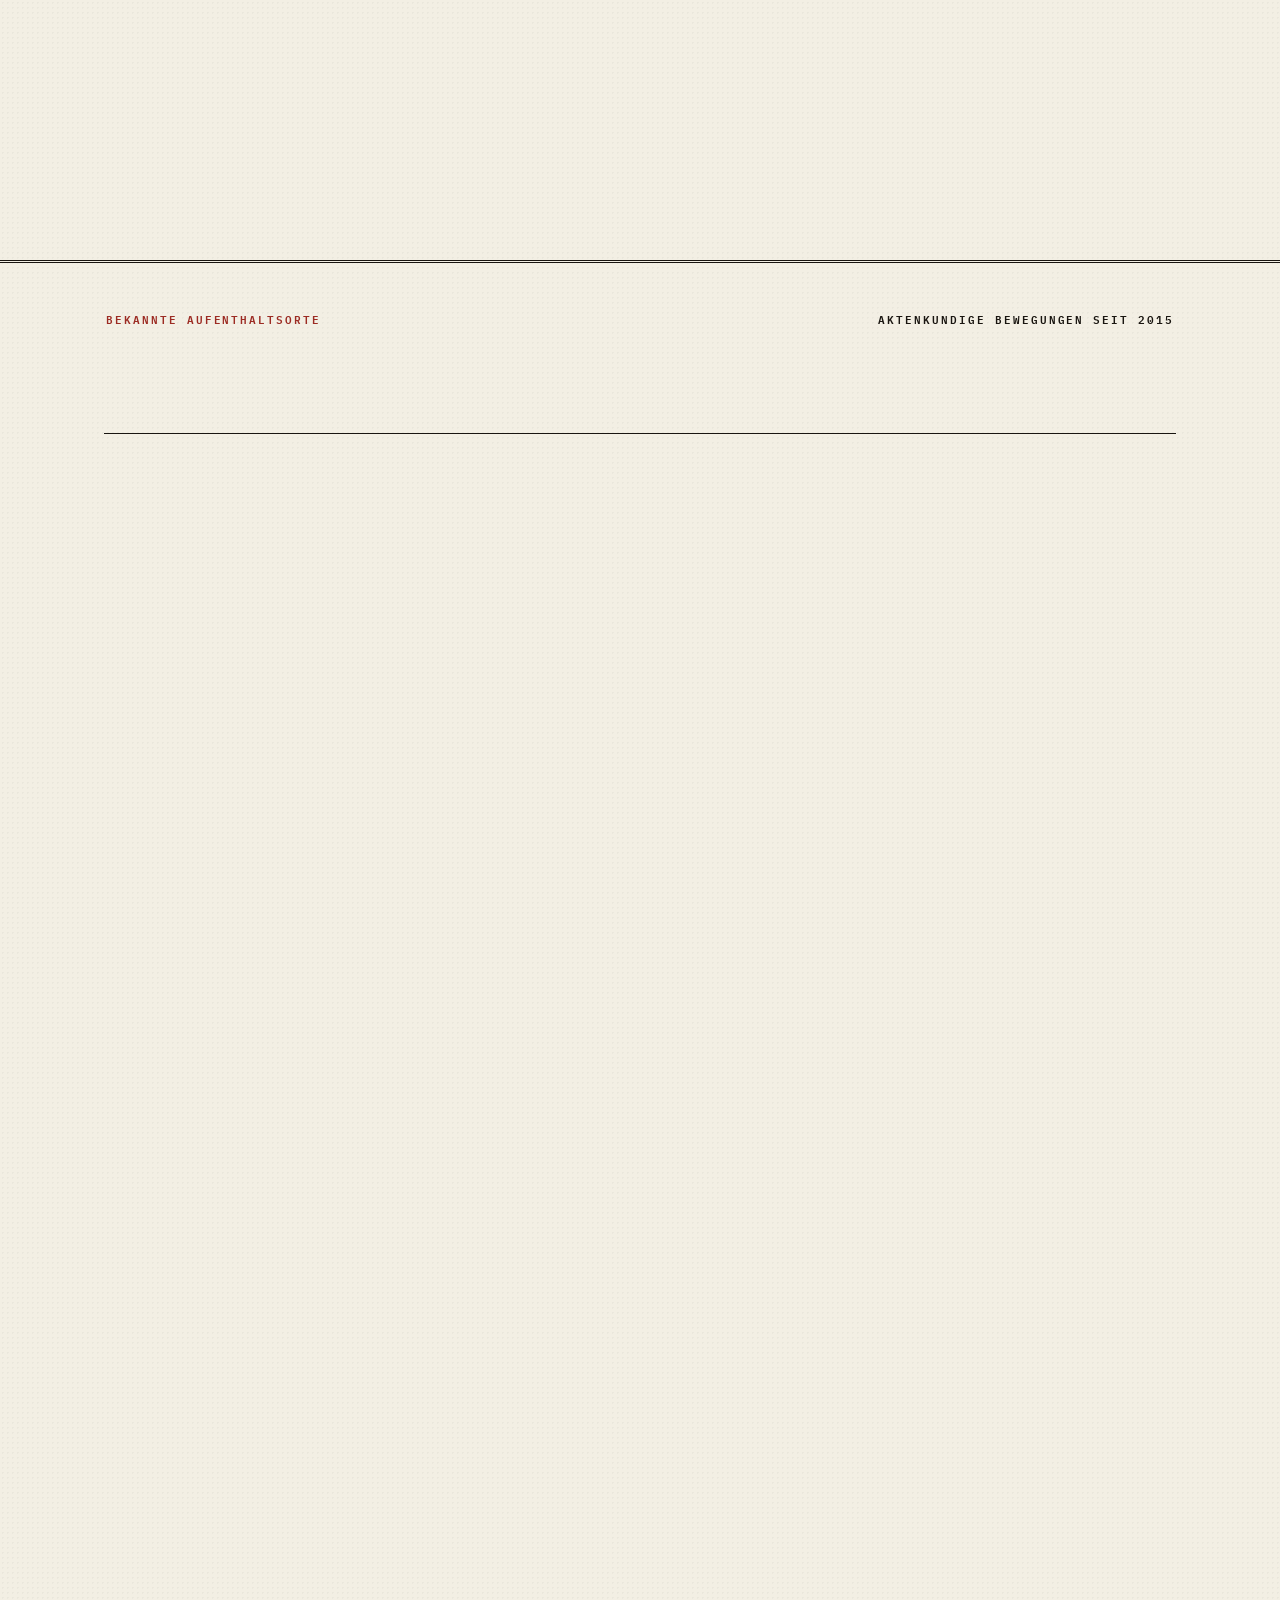
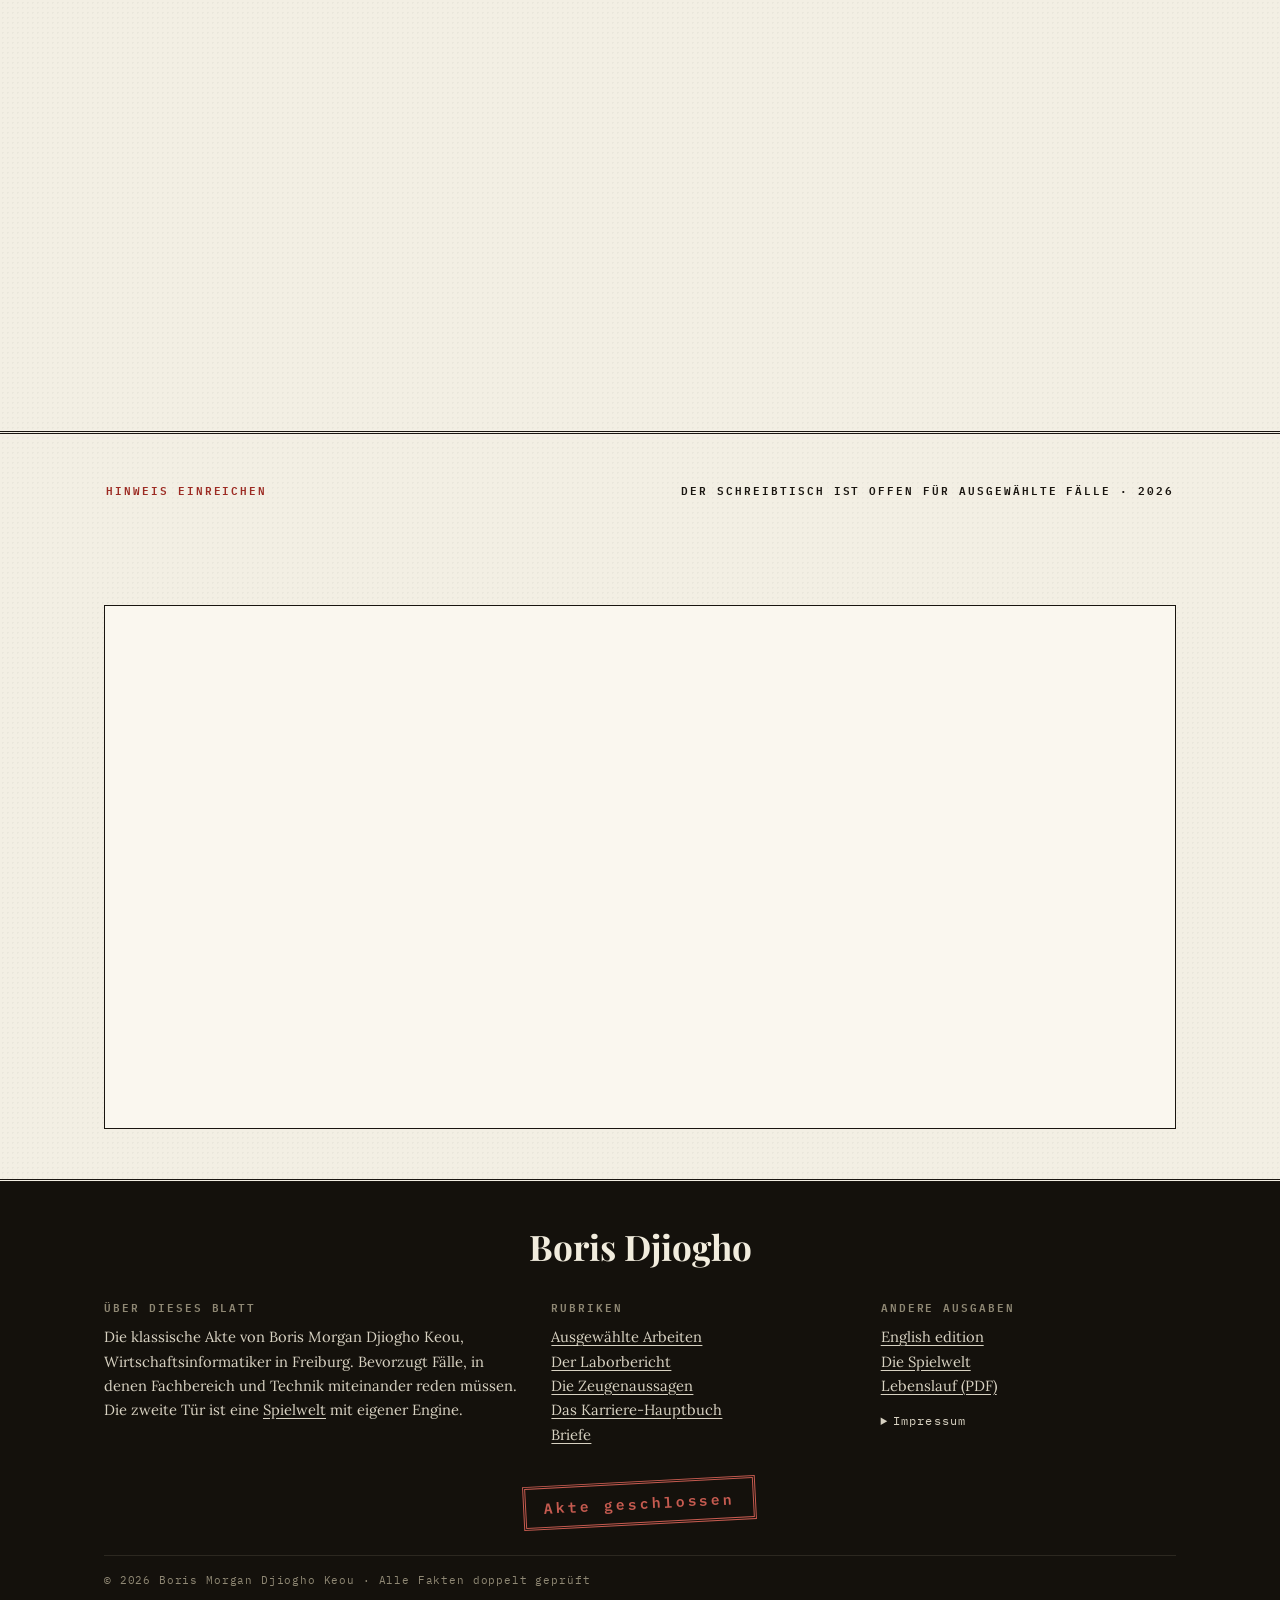
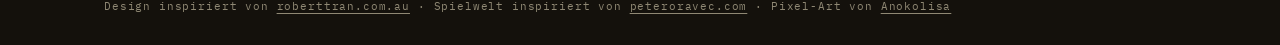
==== commit bd03a7e6: "Klassische Ansicht als Zeitungsausgabe (DE/EN), Spielwelt-Viertel mit Pixel-Crawler-Assets, Lupen-In" ====
--- a/index.html
+++ b/index.html
@@ -2,171 +2,702 @@
 <html lang="de">
 <head>
 <meta charset="UTF-8">
-<meta name="viewport" content="width=device-width, initial-scale=1.0, user-scalable=no">
-<title>Boris Djiogho – Portfolio-Spielwelt</title>
-<meta name="description" content="Das Portfolio von Boris Morgan Djiogho Keou als erkundbare Pixel-Welt: von Douala über Clausthal bis Freiburg.">
+<meta name="viewport" content="width=device-width, initial-scale=1.0">
+<title>Boris Morgan Djiogho Keou · Wirtschaftsinformatiker (M.Sc.)</title>
+<meta name="description" content="Boris Morgan Djiogho Keou, Wirtschaftsinformatiker (M.Sc.) aus Freiburg: Business-Analyse, Data Analytics, Softwareentwicklung und Operations Research. Die klassische Ansicht als Zeitungsausgabe.">
 <link rel="preconnect" href="https://fonts.googleapis.com">
 <link rel="preconnect" href="https://fonts.gstatic.com" crossorigin>
-<link href="https://fonts.googleapis.com/css2?family=Press+Start+2P&display=swap" rel="stylesheet">
-<link rel="icon" href="data:image/svg+xml,<svg xmlns='http://www.w3.org/2000/svg' viewBox='0 0 100 100'><rect width='100' height='100' fill='%23f5b301'/><text x='50' y='72' font-size='60' text-anchor='middle' font-family='monospace' fill='%230f1420'>B</text></svg>">
-<style>
-:root{
-  --bg:#0f1420; --karte:#171e2e; --text:#e8ecf4; --gedimmt:#9aa5b8;
-  --akzent:#f5b301; --gruen:#4cd07d; --linie:#2a3550;
-  --pixel:"Press Start 2P", monospace;
-}
-*{margin:0;padding:0;box-sizing:border-box;}
-html,body{height:100%;overflow:hidden;background:var(--bg);color:var(--text);
-  font-family:-apple-system,BlinkMacSystemFont,"Segoe UI",Roboto,Arial,sans-serif;}
-canvas{display:block;image-rendering:pixelated;}
-
-/* ===== Titel-Overlay ===== */
-#titel{
-  position:fixed;inset:0;z-index:30;display:flex;flex-direction:column;
-  align-items:center;justify-content:center;gap:26px;text-align:center;
-  background:rgba(10,14,24,0.35);transition:opacity .6s ease;
-}
-#titel.aus{opacity:0;pointer-events:none;}
-.titel-sub{font-family:var(--pixel);font-size:clamp(0.55rem,1.6vw,0.8rem);
-  color:#fff;text-shadow:2px 2px 0 rgba(0,0,0,0.8);line-height:1.9;}
-.titel-name{font-family:var(--pixel);font-size:clamp(1.6rem,6vw,3.2rem);color:#fff;
-  line-height:1.35;text-shadow:3px 3px 0 rgba(0,0,0,0.75), -2px -2px 0 rgba(0,0,0,0.4);}
-.titel-tag{font-family:var(--pixel);font-size:clamp(0.5rem,1.4vw,0.7rem);color:var(--akzent);
-  letter-spacing:0.2em;text-shadow:2px 2px 0 rgba(0,0,0,0.8);}
-#playBtn{
-  font-family:var(--pixel);font-size:clamp(0.9rem,2.4vw,1.3rem);
-  color:#fff;background:#e2574c;border:none;cursor:pointer;
-  padding:18px 54px 15px;box-shadow:0 6px 0 #9c352d, 4px 10px 0 rgba(0,0,0,0.45);
-  transition:transform .08s ease, box-shadow .08s ease;
-}
-#playBtn:hover{transform:translateY(3px);box-shadow:0 3px 0 #9c352d, 3px 6px 0 rgba(0,0,0,0.45);}
-.titel-escape{font-family:var(--pixel);font-size:0.6rem;color:#fff;
-  text-shadow:2px 2px 0 rgba(0,0,0,0.8);margin-top:8px;}
-.titel-escape a{color:var(--akzent);}
-#sprachBtn{
-  position:absolute;top:16px;right:16px;
-  font-family:var(--pixel);font-size:0.7rem;color:var(--text);
-  background:rgba(23,30,46,0.9);border:2px solid var(--linie);cursor:pointer;
-  padding:10px 14px 8px;box-shadow:3px 3px 0 rgba(0,0,0,0.5);
-}
-#sprachBtn:hover{border-color:var(--akzent);color:var(--akzent);}
-
-/* ===== HUD ===== */
-#hud{position:fixed;top:12px;left:12px;z-index:20;display:none;gap:10px;align-items:center;
-  font-family:var(--pixel);font-size:0.6rem;}
-#hud .hud-box{background:rgba(15,20,32,0.92);border:2px solid var(--akzent);
-  padding:10px 14px 8px;color:var(--akzent);font-size:0.68rem;
-  box-shadow:3px 3px 0 rgba(0,0,0,0.5);}
-#hud .hud-box.fertig{color:#141002;background:var(--akzent);
-  animation:pulsieren 1.1s ease-in-out infinite;}
-@keyframes pulsieren{0%,100%{transform:scale(1);}50%{transform:scale(1.07);}}
-#hilfe{position:fixed;bottom:12px;left:50%;transform:translateX(-50%);z-index:20;display:none;
-  font-family:var(--pixel);font-size:0.55rem;color:#fff;text-shadow:2px 2px 0 rgba(0,0,0,0.8);
-  background:rgba(15,20,32,0.6);padding:8px 14px 6px;border:2px solid var(--linie);}
-#klassischLink{position:fixed;top:12px;right:12px;z-index:20;display:none;
-  font-family:var(--pixel);font-size:0.55rem;color:var(--text);text-decoration:none;
-  background:rgba(15,20,32,0.85);border:2px solid var(--linie);padding:8px 12px 6px;}
-#klassischLink:hover{border-color:var(--akzent);color:var(--akzent);}
-
-/* ===== Stations-Karte (Modal) ===== */
-#modal{position:fixed;inset:0;z-index:40;display:none;align-items:center;justify-content:center;
-  background:rgba(5,8,15,0.7);padding:18px;}
-#modal.an{display:flex;}
-.modal-karte{
-  background:var(--karte);border:3px solid var(--akzent);max-width:560px;width:100%;
-  max-height:82vh;overflow-y:auto;padding:26px 28px;box-shadow:8px 8px 0 rgba(0,0,0,0.5);
-}
-.modal-karte.gruen{border-color:var(--gruen);}
-.modal-ort{font-family:var(--pixel);font-size:0.55rem;color:var(--gedimmt);
-  text-transform:uppercase;letter-spacing:0.12em;margin-bottom:10px;}
-.modal-karte h2{font-family:var(--pixel);font-size:0.95rem;line-height:1.7;
-  color:var(--akzent);margin-bottom:14px;}
-.modal-karte.gruen h2{color:var(--gruen);}
-.modal-karte p{color:var(--text);font-size:0.98rem;line-height:1.65;margin-bottom:12px;}
-.modal-karte a{color:var(--akzent);}
-.modal-schliessen{
-  font-family:var(--pixel);font-size:0.65rem;margin-top:8px;cursor:pointer;
-  background:var(--akzent);color:#141002;border:none;padding:12px 20px 10px;
-  box-shadow:4px 4px 0 rgba(0,0,0,0.5);
-}
-.modal-schliessen:hover{transform:translate(2px,2px);box-shadow:2px 2px 0 rgba(0,0,0,0.5);}
-
-/* ===== NPC-Dialog (RPG-Textbox) ===== */
-#npcDialog{
-  position:fixed; left:50%; bottom:70px; transform:translateX(-50%) translateY(12px);
-  z-index:25; width:min(560px, calc(100vw - 32px));
-  background:rgba(15,20,32,0.96);
-  border:3px solid var(--akzent);
-  box-shadow:6px 6px 0 rgba(0,0,0,0.5);
-  padding:16px 20px 14px;
-  opacity:0; pointer-events:none;
-  transition:opacity .18s ease, transform .18s ease;
-}
-#npcDialog.an{ opacity:1; transform:translateX(-50%) translateY(0); }
-#npcName{
-  font-family:var(--pixel); font-size:0.62rem; color:var(--akzent);
-  text-transform:uppercase; letter-spacing:0.1em;
-  display:inline-block; margin-bottom:8px;
-  background:rgba(245,179,1,0.12); border:1px solid rgba(245,179,1,0.4);
-  padding:5px 10px 3px;
-}
-#npcText{ color:var(--text); font-size:0.98rem; line-height:1.55; }
-.npc-hinweis{
-  position:absolute; right:12px; bottom:8px;
-  font-family:var(--pixel); font-size:0.5rem; color:var(--gedimmt);
-  animation:blinken 1.2s steps(2) infinite;
-}
-@keyframes blinken{ 50%{ opacity:0.25; } }
-
-/* ===== Mobile D-Pad ===== */
-#dpad{position:fixed;bottom:18px;left:18px;z-index:20;display:none;
-  grid-template-columns:repeat(3,54px);grid-template-rows:repeat(3,54px);gap:4px;opacity:0.85;}
-#dpad button{font-family:var(--pixel);font-size:1rem;color:var(--text);
-  background:rgba(23,30,46,0.9);border:2px solid var(--linie);cursor:pointer;}
-#dpad button:active{background:var(--akzent);color:#141002;}
-@media (pointer:coarse){ #dpad.an{display:grid;} #hilfe{display:none !important;} }
-</style>
+<link href="https://fonts.googleapis.com/css2?family=Playfair+Display:ital,wght@0,500;0,700;0,900;1,500;1,700&family=Lora:ital,wght@0,400;0,500;0,600;1,400;1,500&family=IBM+Plex+Mono:wght@400;500;600&display=swap" rel="stylesheet">
+<link rel="stylesheet" href="style.css">
+<link rel="alternate" hreflang="de" href="index.html">
+<link rel="alternate" hreflang="en" href="portfolio-en.html">
+<link rel="alternate" hreflang="x-default" href="index.html">
+<link rel="icon" href="data:image/svg+xml,<svg xmlns='http://www.w3.org/2000/svg' viewBox='0 0 100 100'><rect width='100' height='100' fill='%23f3efe4'/><text x='50' y='76' font-size='70' text-anchor='middle' font-family='Georgia,serif' font-weight='bold' fill='%23191510'>B</text></svg>">
 </head>
 <body>
 
-<canvas id="spiel"></canvas>
-
-<div id="titel">
-  <button id="sprachBtn" title="Sprache wechseln / switch language">EN</button>
-  <p class="titel-sub" id="titelSub">Wirtschaftsinformatik · KI · Operations Research<br>Portfolio</p>
-  <h1 class="titel-name">BORIS<br>DJIOGHO</h1>
-  <p class="titel-tag" id="titelTag">EINE REISE VON DOUALA NACH FREIBURG</p>
-  <button id="playBtn">PLAY</button>
-  <p class="titel-escape" id="titelEscape">Keine Zeit zu erkunden? <a href="portfolio.html">Klassisches Portfolio →</a></p>
+<div id="intro" hidden>
+  <button id="introSkip" class="knopf">Intro überspringen →</button>
+  <div class="intro-blatt intro-unscharf" aria-hidden="true"></div>
+  <div class="intro-blatt intro-scharf" aria-hidden="true">
+    <div class="intro-wanted etikett">Gesucht<b>Boris Djiogho</b></div>
+  </div>
+  <div class="intro-lupe" aria-hidden="true"></div>
+  <p class="intro-hinweis etikett">Nimm die Lupe · finde den Gesuchten</p>
+  <div class="intro-stempel">Identifiziert</div>
 </div>
-
-<div id="hud">
-  <div class="hud-box" id="zaehler">STATIONEN 0 / 18</div>
-</div>
-<a id="klassischLink" href="portfolio.html">Klassische Ansicht</a>
-<div id="hilfe">Pfeiltasten / WASD: laufen · Stationen betreten öffnet die Karte · ENTER schließt · Sammle alle Stationen!</div>
-
-<div id="dpad">
-  <span></span><button data-r="up">▲</button><span></span>
-  <button data-r="left">◀</button><span></span><button data-r="right">▶</button>
-  <span></span><button data-r="down">▼</button><span></span>
-</div>
-
-<div id="npcDialog">
-  <span id="npcName"></span>
-  <p id="npcText"></p>
-  <span class="npc-hinweis">[ENTER]</span>
-</div>
-
-<div id="modal">
-  <div class="modal-karte" id="modalKarte">
-    <p class="modal-ort" id="modalOrt"></p>
-    <h2 id="modalTitel"></h2>
-    <div id="modalText"></div>
-    <button class="modal-schliessen" id="modalZu">WEITER [ENTER]</button>
-  </div>
-</div>
-
-<script src="game.js"></script>
+<script>
+(function(){
+  var i = document.getElementById("intro");
+  try{
+    if(!sessionStorage.getItem("bd-intro") &&
+       !window.matchMedia("(prefers-reduced-motion: reduce)").matches){
+      sessionStorage.setItem("bd-intro", "1");
+      i.hidden = false;
+      document.documentElement.style.overflow = "hidden";
+    }
+  }catch(e){}
+})();
+</script>
+
+<header class="zeitungskopf">
+  <div class="spalte-inhalt">
+    <div class="kopf-leiste etikett">
+      <span>Freiburg im Breisgau</span>
+      <span>The Investigation Edition</span>
+      <span>Gegr. 2026</span>
+    </div>
+    <div class="masthead">
+      <h1>Boris Djiogho</h1>
+      <p class="masthead-unter etikett">Die Personalakte eines Wirtschaftsinformatikers</p>
+      <div class="datum-zeile etikett">
+        <span id="datum">2026</span>
+        <span>·</span>
+        <span>Vol. I</span>
+        <span>·</span>
+        <span>Ausgewählte Arbeiten &amp; Notizen</span>
+        <span>·</span>
+        <span>Preis: ein freundliches Hallo</span>
+      </div>
+    </div>
+  </div>
+</header>
+
+<nav class="nav">
+  <div class="nav-innen">
+    <a class="nav-name" href="#top">Boris Djiogho</a>
+    <div class="nav-links">
+      <a href="#work">Arbeiten</a>
+      <a href="#stack">Stack</a>
+      <a href="#engagement">Engagement</a>
+      <a href="#career">Werdegang</a>
+      <a href="#contact">Kontakt</a>
+      <a href="spielwelt.html">Spiel</a>
+      <a href="portfolio-en.html" hreflang="en" title="English edition">EN</a>
+      <a class="knopf-voll" href="#contact">Jetzt einstellen</a>
+    </div>
+  </div>
+</nav>
+
+<main id="top">
+
+<!-- ===== Titelseite ===== -->
+<section class="titelseite">
+  <div class="spalte-inhalt">
+    <div class="etikett-zeile">
+      <span class="etikett etikett-rot">Akte Nr. 26 · Befunde veröffentlicht</span>
+      <span class="etikett">Ablage: laufende Ermittlungen</span>
+    </div>
+    <div class="titel-raster">
+      <div>
+        <h2 class="schlagzeile">Ein Wirtschafts&shy;informatiker in Freiburg, der zwischen <em>Fachbereich und Technik</em> übersetzt.</h2>
+        <p class="vorspann">Drei Abschlüsse aktenkundig: Boris Djiogho baut KI-Pipelines,
+          Optimierungsmodelle und Geschäftsanwendungen, zuletzt fast vier Jahre im
+          Bereich Digital Solutions bei Forvis Mazars.</p>
+        <p class="unterschrift etikett">Von der Redaktion · Berichtet aus Freiburg, zwischen Workshop und Code</p>
+        <div class="knopf-reihe">
+          <a class="knopf knopf-haupt" href="#work">Zu den Arbeiten →</a>
+          <a class="knopf" href="#contact">Kontakt aufnehmen</a>
+        </div>
+      </div>
+      <div class="titel-text">
+        <figure class="portraet-rahmen">
+          <div class="portraet-buehne">
+            <img src="assets/boris.jpg" alt="Porträt von Boris Morgan Djiogho Keou">
+            <img class="portraet-farbe" src="assets/boris.jpg" alt="" aria-hidden="true">
+          </div>
+          <figcaption class="etikett">Im Bild: der Gesuchte, bereit für den nächsten Fall.</figcaption>
+        </figure>
+        <p class="initial">Ihn interessiert der ganze Weg: von der ersten Frage im Workshop
+          mit dem Fachbereich bis zum Modell, das die Antwort liefert. Die Spur führt von einer
+          Apotheke in Douala über ein Biologie-Studium zur Informatik, mit einem M.Sc.
+          Wirtschaftsinformatik und parallelem B.Sc. Digitales Management an der TU
+          Clausthal.</p>
+        <p>Wenn ein Fall es verlangt, greift er zu Python und SQL, zu Gurobi, wenn etwas
+          optimal sein muss, und zu LLM-Pipelines, wenn Dokumente sich nicht von selbst
+          lesen. Das Thema Gesundheit taucht in seiner Akte immer wieder auf: Workflows
+          und Nutzungsdaten-Analyse im Forschungsprojekt Pflegebrille, eine KI-Lernplattform
+          für Pflegeschüler:innen beim HealthHack 2026.</p>
+      </div>
+    </div>
+    <div class="info-leiste">
+      <div class="info-kasten"><strong>Nr. 26</strong><span class="etikett">Ausgabe · Erstdruck</span></div>
+      <div class="info-kasten"><strong>3 Sprachen</strong><span class="etikett">Französisch · Deutsch · Englisch</span></div>
+      <div class="info-kasten"><strong>3 Abschlüsse</strong><span class="etikett">Zwei davon parallel</span></div>
+      <div class="info-kasten"><strong>3 Kontinente</strong><span class="etikett">Verbreitung: Douala bis Freiburg</span></div>
+    </div>
+  </div>
+</section>
+
+<!-- ===== Beweisstuecke ===== -->
+<section class="sektion" id="work">
+  <div class="spalte-inhalt">
+    <div class="etikett-zeile">
+      <span class="etikett etikett-rot">Die Beweisstücke</span>
+      <span class="etikett">Beweisstücke A bis H · Aus den Fallakten</span>
+    </div>
+    <h2 class="sektion-titel">Ausgewählte Arbeiten</h2>
+
+    <div class="exponat-a">
+      <div class="beweis-bild">
+        <img src="assets/spielwelt-szene.png" alt="Screenshot der Pixel-Spielwelt: Gebäude, Bäume, NPCs und ein Ententeich">
+        <span class="stempel-bestaetigt">Bestätigt</span>
+        <span class="stempel-oval">Beweisstück A</span>
+        <span class="bild-quelle">sichergestellt aus spielwelt.html</span>
+      </div>
+      <div>
+        <p class="etikett etikett-rot">Beweisstück A · Aushängeschild</p>
+        <h3 class="projekt-name">Die Spielwelt &amp; ihre Engine</h3>
+        <p>Dieses Portfolio existiert zweimal. Die zweite Tür führt in eine begehbare
+          Pixel-Welt, deren JavaScript-Canvas-Engine der Gesuchte komplett selbst
+          geschrieben hat: Game Loop, Kollisionserkennung, Tilemap-Rendering,
+          Tiefensortierung und ein Dialogsystem, ganz ohne Framework. Einundzwanzig
+          zweisprachige Stationen erzählen die ganze Akte nach; die Sprites stammen aus
+          Anokolisas Pixel-Crawler-Pack.</p>
+        <div class="tags"><span>JavaScript</span><span>HTML5 Canvas</span><span>Game Loop</span><span>OOP</span></div>
+        <div class="akte-zeile">
+          <span class="etikett">2026 · laufend · Nebenprojekt</span>
+          <a class="akte-link" href="spielwelt.html">Welt betreten →</a>
+        </div>
+      </div>
+    </div>
+
+    <div class="exponat-raster">
+      <article class="exponat">
+        <p class="etikett etikett-rot">Beweisstück B · KI + CAD</p>
+        <h3>LV2CAD</h3>
+        <div class="beweis-bild klein">
+          <img class="glatt" src="assets/projekte/lv2cad.png" alt="LV2CAD-Ergebnisansicht: erkannte Bauelemente und 2D-CAD-Layout">
+          <span class="stempel-bestaetigt">Bestätigt</span>
+          <span class="stempel-oval">Beweisstück B</span>
+          <span class="bild-quelle">sichergestellt aus dem lokalen Build</span>
+        </div>
+        <p>Eine KI liest Parameter aus Bau-Leistungsverzeichnissen; eine deterministische
+          Pipeline erzeugt daraus fertigungsreife CAD-Dateien.</p>
+        <div class="tags"><span>Python</span><span>Mistral</span><span>React</span><span>FastAPI</span></div>
+        <div class="akte-zeile">
+          <span class="etikett">Eigenes Projekt</span>
+          <a class="akte-link" href="https://github.com/Boris-djiogho/lv2cad">Fallakte öffnen →</a>
+        </div>
+      </article>
+
+      <article class="exponat">
+        <p class="etikett etikett-rot">Beweisstück C · Gesundheit + KI</p>
+        <h3>Kurare</h3>
+        <div class="beweis-bild klein">
+          <img class="glatt" src="assets/projekte/kurare.png" alt="Skizze: Voice-to-Voice-Übung mit Wellenformen und Fortschrittsbalken">
+          <span class="stempel-bestaetigt">Bestätigt</span>
+          <span class="stempel-oval">Beweisstück C</span>
+          <span class="bild-quelle">Fallskizze</span>
+        </div>
+        <p>KI-Lernplattform für internationale Pflegeschüler:innen, entstanden beim
+          HealthHack 2026: Sprachpraxis im Voice-to-Voice-Dialog, Einstufungstest,
+          KPI-Dashboard für Lehrkräfte.</p>
+        <div class="tags"><span>Flask</span><span>LLM</span><span>Qdrant</span></div>
+        <div class="akte-zeile">
+          <span class="etikett">Hackathon 2026</span>
+          <a class="akte-link" href="https://github.com/Boris-djiogho/kurare-healthhack-2026">Fallakte öffnen →</a>
+        </div>
+      </article>
+
+      <article class="exponat">
+        <p class="etikett etikett-rot">Beweisstück D · Abschlussarbeit</p>
+        <h3>E-Fahrzeug-Tourenplanung</h3>
+        <div class="beweis-bild klein">
+          <img class="glatt" src="assets/projekte/evrp.png" alt="Solver-Ausgabe: zwei Elektrofahrzeug-Routen mit Ladestopps" style="object-position: center 30%">
+          <span class="stempel-bestaetigt">Bestätigt</span>
+          <span class="stempel-oval">Beweisstück D</span>
+          <span class="bild-quelle">sichergestellt aus dem Solver</span>
+        </div>
+        <p>Masterarbeit: ein MILP-Modell, exakt gelöst mit Gurobi, plus eine eigene
+          ALNS-Metaheuristik für das EVRP mit gleichzeitiger Auslieferung und Abholung.</p>
+        <div class="tags"><span>Python</span><span>Gurobi</span><span>ALNS</span></div>
+        <div class="akte-zeile">
+          <span class="etikett">Thesis 2026</span>
+          <a class="akte-link" href="https://github.com/Boris-djiogho/evrp-spd-thesis">Fallakte öffnen →</a>
+        </div>
+      </article>
+
+      <article class="exponat">
+        <p class="etikett etikett-rot">Beweisstück E · Big Data</p>
+        <h3>LLM-Datenpipeline</h3>
+        <div class="beweis-bild klein">
+          <img class="glatt" src="assets/projekte/llm-pipeline.png" alt="Skizze der Drei-Ebenen-Architektur mit LLM-Vorverarbeitung">
+          <span class="stempel-bestaetigt">Bestätigt</span>
+          <span class="stempel-oval">Beweisstück E</span>
+          <span class="bild-quelle">Fallskizze</span>
+        </div>
+        <p>Datenverarbeitungspipeline mit LLM-basierter Vorverarbeitung auf einer
+          modifizierten Drei-Ebenen-Architektur, ausgeliefert als Streamlit-Anwendung.</p>
+        <div class="tags"><span>Python</span><span>Streamlit</span><span>LLM</span></div>
+        <div class="akte-zeile">
+          <span class="etikett">Studienprojekt</span>
+          <a class="akte-link" href="https://github.com/Boris-djiogho/llm-data-pipeline">Fallakte öffnen →</a>
+        </div>
+      </article>
+
+      <article class="exponat">
+        <p class="etikett etikett-rot">Beweisstück F · Microservices</p>
+        <h3>Taxi-Simulation</h3>
+        <div class="beweis-bild klein">
+          <img class="glatt" src="assets/projekte/taxi.png" alt="Skizze: Taxiroute auf einem Straßenraster mit drei Services">
+          <span class="stempel-bestaetigt">Bestätigt</span>
+          <span class="stempel-oval">Beweisstück F</span>
+          <span class="bild-quelle">Fallskizze</span>
+        </div>
+        <p>Spring-Boot-Microservices mit Eureka Service Discovery: GraphHopper-Routing
+          auf echten OSM-Daten, animierte Fahrten auf einer Leaflet-Karte.</p>
+        <div class="tags"><span>Java</span><span>Spring Boot</span><span>Leaflet</span></div>
+        <div class="akte-zeile">
+          <span class="etikett">Studienprojekt</span>
+          <a class="akte-link" href="https://github.com/Boris-djiogho/taxi-microservices">Fallakte öffnen →</a>
+        </div>
+      </article>
+
+      <article class="exponat">
+        <p class="etikett etikett-rot">Beweisstück G · Heuristiken</p>
+        <h3>PC-TSP-Heuristiken</h3>
+        <div class="beweis-bild klein">
+          <img class="glatt" src="assets/projekte/pctsp.png" alt="Skizze einer Prize-Collecting-Tour: besuchte Preise und ausgelassene Strafen">
+          <span class="stempel-bestaetigt">Bestätigt</span>
+          <span class="stempel-oval">Beweisstück G</span>
+          <span class="bild-quelle">Fallskizze</span>
+        </div>
+        <p>Seminararbeit: theoretische Analyse des Prize-Collecting TSP und eine
+          Multi-Start-Hill-Climbing-Heuristik in Python.</p>
+        <div class="tags"><span>Python</span><span>Jupyter</span><span>Heuristiken</span></div>
+        <div class="akte-zeile">
+          <span class="etikett">Seminararbeit</span>
+          <a class="akte-link" href="https://github.com/Boris-djiogho/pctsp-heuristics">Fallakte öffnen →</a>
+        </div>
+      </article>
+    </div>
+
+    <div class="auch-akte">
+      <span class="etikett etikett-rot">Beweisstück H · Ebenfalls aktenkundig</span>
+      <p><b>Job-Shop-Scheduling:</b> mathematische Modellierung und exakte Lösung des
+        klassischen JSSP mit FICO Xpress, mit Analyse von Lösungsgüte und Rechenzeiten.</p>
+      <a class="akte-link" href="https://github.com/Boris-djiogho/jssp-fico-xpress">Fallakte öffnen →</a>
+    </div>
+  </div>
+</section>
+
+<!-- ===== Laborbericht ===== -->
+<section class="sektion" id="stack">
+  <div class="spalte-inhalt">
+    <div class="etikett-zeile">
+      <span class="etikett etikett-rot">Forensik</span>
+      <span class="etikett">Am Gesuchten nachgewiesene Substanzen, Stand dieser Ausgabe</span>
+    </div>
+    <h2 class="sektion-titel">Der Laborbericht</h2>
+    <div class="tabellen-rolle">
+    <table class="labor-tabelle">
+      <thead>
+        <tr><th>Substanz</th><th>Code</th><th>Nachgewiesen</th><th style="text-align:right">Befund</th></tr>
+      </thead>
+      <tbody>
+        <tr><td>Python · Pandas · NumPy</td><td class="code">PY</td><td>Fast täglich</td><td class="fund"><span class="befund">Hauptwerkzeug</span></td></tr>
+        <tr><td>SQL</td><td class="code">SQL</td><td>Fast täglich</td><td class="fund"><span class="befund">Hauptwerkzeug</span></td></tr>
+        <tr><td>LLM-Anwendungen</td><td class="code">KI</td><td>In den jüngsten Projekten</td><td class="fund"><span class="befund">Hauptwerkzeug</span></td></tr>
+        <tr><td>Low-Code · Betty Blocks</td><td class="code">LC</td><td>Fast vier Jahre im Beruf</td><td class="fund"><span class="befund">Hauptwerkzeug</span></td></tr>
+        <tr><td>Gurobi · FICO Xpress</td><td class="code">MILP</td><td>Thesis und Studienprojekte</td><td class="fund"><span class="befund grau">Sicher im Umgang</span></td></tr>
+        <tr><td>Java · Spring Boot</td><td class="code">JVM</td><td>In Projekten</td><td class="fund"><span class="befund grau">Sicher im Umgang</span></td></tr>
+        <tr><td>JavaScript · React</td><td class="code">JS</td><td>In Projekten, eine Spiel-Engine</td><td class="fund"><span class="befund grau">Sicher im Umgang</span></td></tr>
+        <tr><td>R · Tableau · SPSS</td><td class="code">DATA</td><td>Analysen und Dashboards</td><td class="fund"><span class="befund grau">Sicher im Umgang</span></td></tr>
+        <tr><td>Machine Learning</td><td class="code">ML</td><td>Studium und Kurare</td><td class="fund"><span class="befund grau">Sicher im Umgang</span></td></tr>
+        <tr><td>Git · VS Code</td><td class="code">DEV</td><td>In jeder Fallakte</td><td class="fund"><span class="befund grau">Sicher im Umgang</span></td></tr>
+        <tr><td>Microsoft 365 · Power Automate · Copilot Studio</td><td class="code">M365</td><td>Bei Forvis Mazars</td><td class="fund"><span class="befund grau">Sicher im Umgang</span></td></tr>
+        <tr><td>SAP</td><td class="code">ERP</td><td>Grundkenntnisse aktenkundig</td><td class="fund"><span class="befund grau">Spuren</span></td></tr>
+        <tr><td>Docker</td><td class="code">INFRA</td><td>Zurzeit im Labor</td><td class="fund"><span class="befund grau">In Ausbildung</span></td></tr>
+        <tr><td>Kotlin</td><td class="code">JVM</td><td>Zurzeit im Labor</td><td class="fund"><span class="befund grau">In Ausbildung</span></td></tr>
+        <tr><td>Spieleentwicklung</td><td class="code">GAME</td><td>Eine Engine ausgeliefert, weitere Loops im Studium</td><td class="fund"><span class="befund grau">In Ausbildung</span></td></tr>
+      </tbody>
+    </table>
+    </div>
+    <p class="labor-fussnote">Alle bestätigten Substanzen wurden in Produktionscode,
+      Seminararbeiten und Dashboards nachgewiesen; die Ausbildungsproben reifen noch.
+      Proben auf <a href="https://github.com/Boris-djiogho">GitHub</a>.</p>
+
+    <div class="etikett-zeile" id="engagement" style="margin-top: 46px; scroll-margin-top: 70px;">
+      <span class="etikett etikett-rot">Leumund</span>
+      <span class="etikett">Soziale Kompetenzen, jede mit Beleg in der Akte</span>
+    </div>
+    <h2 class="sektion-titel">Die Zeugenaussagen</h2>
+    <div class="hauptbuch">
+      <div class="hauptbuch-zeile">
+        <span class="zeit">Führungskompetenz</span>
+        <h3>Vereinspräsident seit Mai 2022<span>Afrikanischer Kulturverein Clausthal</span></h3>
+        <p>Verantwortet Budgetplanung, Sponsorenakquise und Veranstaltungen, vom
+          interkulturellen Fest bis zum kamerunischen Abend im Mokele Mbembe.</p>
+      </div>
+      <div class="hauptbuch-zeile">
+        <span class="zeit">Teamfähigkeit</span>
+        <h3>Kurare, HealthHack 2026<span>Interdisziplinäres Hackathon-Team</span></h3>
+        <p>In einem Wochenende vom Konzept zur Demo, gemeinsam mit Leuten aus Pflege,
+          Design und Technik.</p>
+      </div>
+      <div class="hauptbuch-zeile">
+        <span class="zeit">Kommunikation</span>
+        <h3>Citizen-Developer-Coaching<span>Forvis Mazars · und davor: Kindergarten, auf Deutsch</span></h3>
+        <p>Hat Fachanwender zu Citizen Developern ausgebildet. Die härteste
+          Kommunikationsschule davor: ein Berliner Kindergarten, in seiner dritten
+          Sprache.</p>
+      </div>
+      <div class="hauptbuch-zeile">
+        <span class="zeit">Mentoring</span>
+        <h3>Bildungsbeauftragter seit April 2026<span>Clausthaler Studenten aus Kamerun (CSK)</span></h3>
+        <p>Studienberatung und Betreuung für Studierende, die denselben Weg gehen wie er
+          damals.</p>
+      </div>
+      <div class="hauptbuch-zeile">
+        <span class="zeit">Gremienarbeit</span>
+        <h3>Fachschaftsrat &amp; Studierendenparlament seit März 2023<span>TU Clausthal</span></h3>
+        <p>Vertritt studentische Interessen und verhandelt in Hochschulgremien.</p>
+      </div>
+      <div class="hauptbuch-zeile">
+        <span class="zeit">Interkulturalität</span>
+        <h3>Drei Kontinente, vier Zuhause<span>Douala · Berlin · Chengdu · Freiburg</span></h3>
+        <p>Arbeitet auf Französisch, Deutsch und Englisch; Sommerschule an der
+          Sichuan-Universität in China.</p>
+      </div>
+    </div>
+    <p class="labor-fussnote">Referenzen zu allen Aussagen auf
+      <a href="https://www.linkedin.com/in/boris-morgan-djiogho-9a6396157/">LinkedIn</a>
+      oder auf Anfrage.</p>
+  </div>
+</section>
+
+<!-- ===== Karriere-Hauptbuch ===== -->
+<section class="sektion" id="career">
+  <div class="spalte-inhalt">
+    <div class="etikett-zeile">
+      <span class="etikett etikett-rot">Bekannte Aufenthaltsorte</span>
+      <span class="etikett">Aktenkundige Bewegungen seit 2015</span>
+    </div>
+    <h2 class="sektion-titel">Das Karriere-Hauptbuch</h2>
+    <div class="hauptbuch">
+      <div class="hauptbuch-zeile">
+        <span class="zeit">Okt. 2022 bis Juli 2026</span>
+        <h3>Werkstudent, Digital Solutions<span>Forvis Mazars · Berlin und remote</span></h3>
+        <p>Fast täglich beobachtet: Geschäftsanwendungen auf der Low-Code-Plattform Betty
+          Blocks bauen, Anforderungen mit Fachbereichen erheben, Schnittstellen
+          spezifizieren und Fachanwender zu Citizen Developern ausbilden.</p>
+      </div>
+      <div class="hauptbuch-zeile">
+        <span class="zeit">Jan. 2021 bis Okt. 2022</span>
+        <h3>Wissenschaftliche Hilfskraft<span>Lehrstuhl Human-Centered Information Systems, TU Clausthal</span></h3>
+        <p>Im Projekt Pflegebrille (AR-Brillen für die Pflege): Mitarbeit an Workflows und
+          der nutzerfreundlichen Darstellung von Patienteninformationen, dazu eigenständige
+          Analyse der Nutzungsdaten aus Pflegeheimen in einem selbst konzipierten
+          Dashboard. Nebenbei Android-Apps für Seminare und Roboter-Experimente, mit
+          Roboterkommunikation über MQTT.</p>
+      </div>
+      <div class="hauptbuch-zeile">
+        <span class="zeit">Okt. 2020 bis Feb. 2021</span>
+        <h3>Praktikant, Online-Marketing<span>Unicorn Factory Media</span></h3>
+        <p>Ein kurzer Einsatz in Content und SEO: OnPage- und OffPage-Optimierung und
+          ein Gespür dafür, wie Sichtbarkeit entsteht.</p>
+      </div>
+      <div class="hauptbuch-zeile">
+        <span class="zeit">Sommer 2019</span>
+        <h3>Ferienarbeiter, Produktion<span>Daimler · Rastatt</span></h3>
+        <p>Erster aktenkundiger Auftritt in einer Produktionshalle. Zwei Monate am
+          Fließband, die gezeigt haben, was Prozessoptimierung in der Praxis bedeutet.</p>
+      </div>
+      <div class="hauptbuch-zeile">
+        <span class="zeit">Nov. 2017 bis Mai 2020</span>
+        <h3>Ehrenamt, Frühpädagogik<span>Ev. Kindergarten Gustav Adolf · Berlin</span></h3>
+        <p>Ehrenamtliche pädagogische Mitarbeit neben dem Deutschkurs: der erste Alltag
+          auf Deutsch und eine bleibende Lektion in Kommunikation.</p>
+      </div>
+      <div class="hauptbuch-zeile">
+        <span class="zeit">2015 bis 2017</span>
+        <h3>Apotheken-Assistent<span>Pharmacie du Marché · Douala</span></h3>
+        <p>Der erste Job, mitten im Viertel, neben Biologie-Studium und Deutschkurs. Die
+          Gesundheitsspur in dieser Akte beginnt hier.</p>
+      </div>
+    </div>
+
+    <div class="dreier-raster">
+      <div class="akten-kasten">
+        <p class="etikett etikett-rot">Die Studienakte</p>
+        <h3>Abschlüsse, Zertifikate &amp; Sprachen</h3>
+        <ul>
+          <li><b>M.Sc. Wirtschaftsinformatik</b>, TU Clausthal, 2023 bis 2026 · Thesis zur E-Fahrzeug-Tourenplanung</li>
+          <li><b>B.Sc. Digitales Management</b>, parallel abgeschlossen, 2023 bis 2026</li>
+          <li><b>B.Sc. Wirtschaftsinformatik</b>, TU Clausthal, 2018 bis 2023</li>
+          <li>Sommerprogramm, Sichuan-Universität, Chengdu, 2024</li>
+          <li>Google Data Analytics Certificate, 2021 · Analyze Data with R, 2022</li>
+          <li>Französisch (Muttersprache) · Deutsch (verhandlungssicher, gesamtes Studium auf Deutsch) · Englisch (verhandlungssicher, C1)</li>
+        </ul>
+      </div>
+      <div class="akten-kasten">
+        <p class="etikett etikett-rot">Aktenkundig</p>
+        <h3>Engagement</h3>
+        <ul>
+          <li><b>Präsident</b>, Afrikanischer Kulturverein Clausthal, seit Mai 2022</li>
+          <li><b>Beauftragter für pädagogische Angelegenheiten</b>, Clausthaler Studenten aus Kamerun (CSK), seit April 2026</li>
+          <li><b>Fachschaftsrat &amp; Studierendenparlament</b>, TU Clausthal, seit März 2023</li>
+          <li>Ehrenamt im Kindergarten, Berlin, 2017 bis 2020</li>
+        </ul>
+      </div>
+      <div class="akten-kasten">
+        <p class="etikett etikett-rot">Außer Dienst</p>
+        <h3>Die Freizeitakte</h3>
+        <ul>
+          <li>Joggen, Wandern und Radfahren</li>
+          <li>Fußball</li>
+          <li>Mit Freunden kochen, Spieleabende</li>
+          <li>Zuletzt gesehen: im Schwarzwald unterwegs</li>
+        </ul>
+      </div>
+    </div>
+
+    <div class="zweier-raster">
+      <div class="akten-kasten roter-faden" style="grid-column: 1 / -1;">
+        <p class="etikett etikett-rot">Leitartikel · Der rote Faden</p>
+        <h3>Nachhaltigkeit, vom E-Schrott zur E-Mobilität</h3>
+        <p>Ausrangierte Geräte aus Europa landen auf Müllkippen in Afrika, wo Kinder in
+          alten Elektrogeräten nach Metallen suchen, statt zur Schule zu gehen. Dieses Bild
+          hat beide Abschlussarbeiten des Gesuchten geprägt: eine quantitative Analyse der
+          Rückgabe von Elektroaltgeräten in Deutschland und die Tourenplanung für
+          Elektrofahrzeuge mit nichtlinearen Ladefunktionen, damit E-Logistik nicht nur
+          sauber ist, sondern auch effizient.</p>
+      </div>
+    </div>
+  </div>
+</section>
+
+<!-- ===== Briefe & Auftraege ===== -->
+<section class="sektion" id="contact">
+  <div class="spalte-inhalt">
+    <div class="etikett-zeile">
+      <span class="etikett etikett-rot">Hinweis einreichen</span>
+      <span class="etikett">Der Schreibtisch ist offen für ausgewählte Fälle · 2026</span>
+    </div>
+    <h2 class="sektion-titel">Briefe &amp; Aufträge</h2>
+    <div class="briefe-raster">
+      <form class="brief-formular" id="brief">
+        <h3>Schriftlich einreichen</h3>
+        <p>Eine Stelle im Kopf, ein Projekt oder einfach eine gute Frage: Schicken Sie es
+          durch, er meldet sich zurück.</p>
+        <div class="feld-reihe">
+          <div class="feld">
+            <label class="etikett" for="brief-name">Ihr Name</label>
+            <input id="brief-name" name="name" type="text" autocomplete="name" placeholder="Erika Musterfrau">
+          </div>
+          <div class="feld">
+            <label class="etikett" for="brief-mail">E-Mail</label>
+            <input id="brief-mail" name="email" type="email" autocomplete="email" placeholder="erika@firma.de">
+          </div>
+        </div>
+        <div class="feld">
+          <label class="etikett" for="brief-betreff">Betreff</label>
+          <input id="brief-betreff" name="subject" type="text" placeholder="Eine Stelle, ein Projekt, eine Frage...">
+        </div>
+        <div class="feld">
+          <label class="etikett" for="brief-text">Die Geschichte</label>
+          <textarea id="brief-text" name="story" placeholder="Erzählen Sie ihm, was Sie bauen."></textarea>
+        </div>
+        <button class="knopf knopf-haupt" type="submit">Brief absenden</button>
+        <p class="formular-hinweis">Öffnet Ihr eigenes Mailprogramm, hier wird nichts gespeichert.</p>
+      </form>
+      <div class="kontakt-kaesten">
+        <div>
+          <span class="etikett etikett-rot">Direkter Draht</span>
+          <p><a href="mailto:djioghomorgan@yahoo.com">djioghomorgan@yahoo.com</a><br>
+            Für Stellen, Aufträge und hin und wieder eine gute Frage:
+            <a href="https://www.linkedin.com/in/boris-morgan-djiogho-9a6396157/">LinkedIn</a> ·
+            <a href="https://github.com/Boris-djiogho">GitHub</a> ·
+            <a href="cv/Lebenslauf_Boris_Djiogho.pdf">Lebenslauf (PDF)</a></p>
+        </div>
+        <div>
+          <span class="etikett etikett-rot">Der Schreibtisch</span>
+          <p>Freiburg im Breisgau<br>MEZ · remote-erprobt seit den Forvis-Mazars-Jahren</p>
+        </div>
+        <div>
+          <span class="etikett etikett-rot">Gesucht wird</span>
+          <p>Eine Einstiegsstelle an der Schnittstelle von Business-Analyse, Daten &amp; KI
+            und Softwareentwicklung.</p>
+        </div>
+        <div>
+          <div class="sozial-reihe">
+            <a href="https://github.com/Boris-djiogho" aria-label="GitHub" title="GitHub"><svg viewBox="0 0 24 24" aria-hidden="true"><path d="M9 19c-4.3 1.4-4.3-2.5-6-3m12 5v-3.5c0-1 .1-1.4-.5-2 2.8-.3 5.5-1.4 5.5-6a4.6 4.6 0 0 0-1.3-3.2 4.2 4.2 0 0 0-.1-3.2s-1.1-.3-3.5 1.3a12.3 12.3 0 0 0-6.2 0C6.5 2.8 5.4 3.1 5.4 3.1a4.2 4.2 0 0 0-.1 3.2A4.6 4.6 0 0 0 4 9.5c0 4.6 2.7 5.7 5.5 6-.6.6-.6 1.2-.5 2V21"/></svg></a>
+            <a href="https://www.linkedin.com/in/boris-morgan-djiogho-9a6396157/" aria-label="LinkedIn" title="LinkedIn"><svg viewBox="0 0 24 24" aria-hidden="true"><path d="M16 8a6 6 0 0 1 6 6v7h-4v-7a2 2 0 0 0-4 0v7h-4V8h4v1.5"/><rect x="2" y="9" width="4" height="12"/><circle cx="4" cy="4" r="2"/></svg></a>
+            <a href="mailto:djioghomorgan@yahoo.com" aria-label="E-Mail" title="E-Mail"><svg viewBox="0 0 24 24" aria-hidden="true"><rect x="2" y="4" width="20" height="16" rx="1"/><path d="m22 6-10 7L2 6"/></svg></a>
+          </div>
+        </div>
+      </div>
+    </div>
+  </div>
+</section>
+
+</main>
+
+<footer class="fuss">
+  <div class="fuss-innen">
+    <p class="fuss-name">Boris Djiogho</p>
+    <div class="fuss-raster">
+      <div>
+        <span class="etikett">Über dieses Blatt</span>
+        <p>Die klassische Akte von Boris Morgan Djiogho Keou, Wirtschaftsinformatiker in
+          Freiburg. Bevorzugt Fälle, in denen Fachbereich und Technik miteinander reden
+          müssen. Die zweite Tür ist eine <a href="spielwelt.html">Spielwelt</a> mit
+          eigener Engine.</p>
+      </div>
+      <div>
+        <span class="etikett">Rubriken</span>
+        <ul>
+          <li><a href="#work">Ausgewählte Arbeiten</a></li>
+          <li><a href="#stack">Der Laborbericht</a></li>
+          <li><a href="#engagement">Die Zeugenaussagen</a></li>
+          <li><a href="#career">Das Karriere-Hauptbuch</a></li>
+          <li><a href="#contact">Briefe</a></li>
+        </ul>
+      </div>
+      <div>
+        <span class="etikett">Andere Ausgaben</span>
+        <ul>
+          <li><a href="portfolio-en.html" hreflang="en">English edition</a></li>
+          <li><a href="spielwelt.html">Die Spielwelt</a></li>
+          <li><a href="cv/Lebenslauf_Boris_Djiogho.pdf">Lebenslauf (PDF)</a></li>
+        </ul>
+        <details>
+          <summary>Impressum</summary>
+          <p>Angaben gemäß § 5 DDG<br>
+            Boris Morgan Djiogho Keou · Berliner Allee 29b · 79110 Freiburg im Breisgau<br>
+            E-Mail: <a href="mailto:djioghomorgan@yahoo.com">djioghomorgan@yahoo.com</a></p>
+        </details>
+      </div>
+    </div>
+    <p class="fuss-stempel">Akte geschlossen</p>
+    <div class="fuss-recht">
+      <span>© 2026 Boris Morgan Djiogho Keou · Alle Fakten doppelt geprüft</span>
+      <span>Design inspiriert von <a href="https://www.roberttran.com.au" target="_blank" rel="noopener">roberttran.com.au</a> · Spielwelt inspiriert von <a href="https://peteroravec.com" target="_blank" rel="noopener">peteroravec.com</a> · Pixel-Art von <a href="https://anokolisa.itch.io" target="_blank" rel="noopener">Anokolisa</a></span>
+    </div>
+  </div>
+</footer>
+
+<script>
+(function(){
+  var datum = document.getElementById("datum");
+  try{
+    datum.textContent = new Date().toLocaleDateString("de-DE",
+      { weekday:"long", day:"numeric", month:"long", year:"numeric" }).toUpperCase();
+  }catch(e){}
+
+  document.getElementById("brief").addEventListener("submit", function(e){
+    e.preventDefault();
+    var f = e.target;
+    var betreff = f.subject.value || "Brief an den Schreibtisch";
+    var text = "Von: " + f.name.value + " <" + f.email.value + ">\n\n" + f.story.value;
+    f.querySelector(".formular-hinweis").classList.add("an");
+    window.location.href = "mailto:djioghomorgan@yahoo.com?subject=" +
+      encodeURIComponent(betreff) + "&body=" + encodeURIComponent(text);
+  });
+
+  /* ===== Farb-Lupe auf dem Porträt ===== */
+  var buehne = document.querySelector(".portraet-buehne");
+  if(buehne){
+    var farbe = buehne.querySelector(".portraet-farbe");
+    buehne.addEventListener("pointermove", function(e){
+      var r = buehne.getBoundingClientRect();
+      farbe.style.clipPath = "circle(56px at " + (e.clientX - r.left) + "px " + (e.clientY - r.top) + "px)";
+    });
+    buehne.addEventListener("pointerleave", function(){
+      farbe.style.clipPath = "circle(0px at 50% 50%)";
+    });
+  }
+
+  /* ===== Sequenzieller Seitenaufbau (startet erst nach dem Intro) ===== */
+  document.documentElement.classList.add("js-an");
+  var ziele = document.querySelectorAll(
+    ".titelseite .etikett-zeile, .schlagzeile, .vorspann, .unterschrift, .knopf-reihe, " +
+    ".portraet-rahmen, .titel-text p, .info-kasten, .sektion-titel, .exponat-a > *, " +
+    ".exponat, .auch-akte, .labor-tabelle tbody tr, .labor-fussnote, .hauptbuch-zeile, " +
+    ".akten-kasten, .briefe-raster > *");
+  var beobachter = ("IntersectionObserver" in window) ? new IntersectionObserver(function(eintraege){
+    eintraege.forEach(function(e){
+      if(!e.isIntersecting) return;
+      var el = e.target;
+      var geschwister = Array.prototype.filter.call(el.parentElement.children,
+        function(k){ return k.classList && k.classList.contains("aufbau"); });
+      var idx = geschwister.indexOf(el);
+      el.style.transitionDelay = Math.min(idx, 14) * 70 + "ms";
+      el.classList.add("da");
+      beobachter.unobserve(el);
+    });
+  }, { threshold: 0.06 }) : null;
+  ziele.forEach(function(el){ el.classList.add("aufbau"); });
+  var aufbauGestartet = false;
+  function starteAufbau(){
+    if(aufbauGestartet) return;
+    aufbauGestartet = true;
+    ziele.forEach(function(el){
+      if(beobachter) beobachter.observe(el); else el.classList.add("da");
+    });
+    setTimeout(function(){ ziele.forEach(function(el){ el.classList.add("da"); }); }, 8000);
+  }
+
+  /* ===== Intro: Lupe sucht den Gesuchten =====
+     Sichtbar gemacht wird es vom frühen Inline-Skript direkt nach dem Markup,
+     damit die Seite dahinter nie zuerst aufblitzt. */
+  var intro = document.getElementById("intro");
+  var introAktiv = !!(intro && !intro.hidden);
+  if(!introAktiv){ if(intro) intro.remove(); starteAufbau(); return; }
+
+  var saat = 26;
+  function zufall(){ saat = (saat * 16807) % 2147483647; return (saat - 1) / 2147483646; }
+  var spalten = "";
+  for(var s = 0; s < 5; s++){
+    spalten += '<div class="intro-spalte">';
+    for(var z = 0; z < 40; z++){
+      var dunkel = zufall() < 0.12 ? " dunkel" : "";
+      spalten += '<div class="intro-zeile' + dunkel + '" style="width:' +
+        Math.round(60 + zufall() * 40) + '%"></div>';
+    }
+    spalten += "</div>";
+  }
+  var unscharf = intro.querySelector(".intro-unscharf");
+  var scharf = intro.querySelector(".intro-scharf");
+  unscharf.innerHTML = spalten;
+  scharf.insertAdjacentHTML("afterbegin", spalten);
+  var wx = 38 + zufall() * 28, wy = 28 + zufall() * 34;
+  var wanted = intro.querySelector(".intro-wanted");
+  wanted.style.setProperty("--wx", wx + "%");
+  wanted.style.setProperty("--wy", wy + "%");
+
+  var lupe = intro.querySelector(".intro-lupe");
+  var stempel = intro.querySelector(".intro-stempel");
+  var fertig = false;
+  var startzeit = Date.now();
+
+  function beende(){
+    if(fertig) return;
+    fertig = true;
+    stempel.classList.add("da");
+    setTimeout(function(){
+      intro.classList.add("aus");
+      document.documentElement.style.overflow = "";
+      starteAufbau();
+      setTimeout(function(){ intro.remove(); }, 1200);
+    }, 1700);
+  }
+  function bewege(x, y){
+    if(fertig) return;
+    lupe.style.transform = "translate(" + x + "px," + y + "px)";
+    scharf.style.clipPath = "circle(85px at " + x + "px " + y + "px)";
+    var r = wanted.getBoundingClientRect();
+    var dx = x - (r.left + r.width / 2), dy = y - (r.top + r.height / 2);
+    if(Math.hypot(dx, dy) < 75 && Date.now() - startzeit > 700) beende();
+  }
+  intro.addEventListener("pointermove", function(e){ bewege(e.clientX, e.clientY); });
+  intro.addEventListener("pointerdown", function(e){ bewege(e.clientX, e.clientY); });
+  document.getElementById("introSkip").addEventListener("click", beende);
+  setTimeout(beende, 20000);
+  bewege(window.innerWidth / 2, window.innerHeight * 0.62);
+})();
+</script>
+
 </body>
 </html>
--- a/style.css
+++ b/style.css
@@ -0,0 +1,455 @@
+/* ============================================================
+   Klassische Ansicht (portfolio-en.html): "The Investigation
+   Edition". Zeitungs-Layout mit Ermittlungsakte-Motiven,
+   inspiriert von roberttran.com.au.
+   ============================================================ */
+:root{
+  --papier:      #f3efe4;
+  --papier-tief: #eae4d2;
+  --karton:      #efeadb;
+  --tinte:       #191510;
+  --tinte-weich: #57503f;
+  --stempel:     #9c2b23;
+  --dunkel:      #14110c;
+  --dunkel-text: #d8d2c2;
+  --display: "Playfair Display", Georgia, serif;
+  --serif:   "Lora", Georgia, serif;
+  --mono:    "IBM Plex Mono", ui-monospace, monospace;
+  --linie:  1px solid var(--tinte);
+  --breite: 1120px;
+}
+
+*{ margin:0; padding:0; box-sizing:border-box; }
+html{ scroll-behavior:smooth; }
+body{
+  background: var(--papier);
+  background-image: radial-gradient(rgba(25,21,16,.035) 1px, transparent 1px);
+  background-size: 5px 5px;
+  color: var(--tinte);
+  font-family: var(--serif);
+  font-size: 1.02rem;
+  line-height: 1.55;
+}
+a{ color: inherit; }
+img{ display:block; max-width:100%; }
+:focus-visible{ outline: 3px solid var(--stempel); outline-offset: 2px; }
+.spalte-inhalt{ max-width: var(--breite); margin: 0 auto; padding: 0 24px; }
+
+/* ===== Mono-Etiketten ===== */
+.etikett{
+  font-family: var(--mono); font-size: .68rem; font-weight: 600;
+  letter-spacing: .18em; text-transform: uppercase;
+}
+.etikett-rot{ color: var(--stempel); }
+.etikett-zeile{
+  display:flex; justify-content:space-between; gap: 12px; flex-wrap:wrap;
+  padding: 8px 2px 6px;
+}
+
+/* ===== Zeitungskopf ===== */
+.zeitungskopf{ border-bottom: 3px double var(--tinte); }
+.kopf-leiste{
+  border-bottom: var(--linie);
+  display:flex; justify-content:space-between; gap:12px;
+  padding: 8px 0 6px;
+}
+.masthead{ text-align:center; padding: 26px 0 18px; }
+.masthead h1{
+  font-family: var(--display); font-weight: 900;
+  font-size: clamp(3rem, 9vw, 5.6rem); line-height: 1;
+  letter-spacing: .01em;
+}
+.masthead-unter{
+  margin-top: 16px; border-top: var(--linie); border-bottom: var(--linie);
+  padding: 7px 0 5px; text-align:center;
+}
+.datum-zeile{
+  display:flex; justify-content:center; gap: 10px; flex-wrap:wrap;
+  padding: 8px 0 10px; border-bottom: var(--linie);
+}
+
+/* ===== Klebende Navigation ===== */
+.nav{
+  position: sticky; top: 0; z-index: 30;
+  background: var(--papier); border-bottom: 2px solid var(--tinte);
+}
+.nav-innen{
+  max-width: var(--breite); margin: 0 auto; padding: 10px 24px;
+  display:flex; justify-content:space-between; align-items:center; gap: 14px;
+}
+.nav-name{ font-family: var(--display); font-weight: 700; font-size: 1.25rem; text-decoration:none; white-space: nowrap; }
+.nav-links{ display:flex; align-items:center; gap: 4px; flex-wrap:wrap; }
+.nav-links a{
+  font-family: var(--mono); font-size: .7rem; font-weight:600;
+  letter-spacing: .14em; text-transform: uppercase;
+  text-decoration:none; padding: 7px 10px 5px; border-bottom: 2px solid transparent;
+}
+.nav-links a:hover{ border-bottom-color: var(--stempel); color: var(--stempel); }
+.nav-links a.knopf-voll{
+  background: var(--tinte); color: var(--papier); border: none; margin-left: 6px;
+}
+.nav-links a.knopf-voll:hover{ background: var(--stempel); color: #fff; }
+
+/* ===== Titelseite ===== */
+.titelseite{ padding: 30px 0 44px; border-bottom: 3px double var(--tinte); }
+.titel-raster{
+  display:grid; grid-template-columns: 1.45fr 1fr; gap: 40px; align-items:start;
+  margin-top: 14px;
+}
+.schlagzeile{
+  font-family: var(--display); font-weight: 700;
+  font-size: clamp(1.8rem, 4.6vw, 3.4rem); line-height: 1.12; letter-spacing: -.005em;
+  overflow-wrap: break-word; hyphens: manual;
+}
+.schlagzeile em{ font-style: italic; }
+.vorspann{
+  margin: 22px 0 10px; padding: 4px 0 4px 18px; border-left: 3px solid var(--tinte);
+  font-style: italic; font-size: 1.12rem; line-height: 1.5; max-width: 34rem;
+}
+.unterschrift{ margin: 10px 0 22px; }
+.knopf-reihe{ display:flex; gap: 12px; flex-wrap:wrap; }
+.knopf{
+  font-family: var(--mono); font-size: .72rem; font-weight: 600;
+  letter-spacing: .14em; text-transform: uppercase; text-decoration:none;
+  border: 2px solid var(--tinte); padding: 12px 18px 10px; background: transparent;
+  cursor: pointer;
+}
+.knopf:hover{ background: var(--tinte); color: var(--papier); }
+.knopf-haupt{ background: var(--tinte); color: var(--papier); }
+.knopf-haupt:hover{ background: var(--stempel); border-color: var(--stempel); color:#fff; }
+
+.portraet-rahmen{
+  border: var(--linie); background: #fff; padding: 10px 10px 8px;
+  box-shadow: 5px 5px 0 rgba(25,21,16,.18);
+}
+.portraet-buehne{
+  position: relative;
+  cursor: url('data:image/svg+xml;utf8,<svg xmlns="http://www.w3.org/2000/svg" width="24" height="24"><circle cx="10" cy="10" r="6" fill="none" stroke="%23191510" stroke-width="2.5"/><line x1="14.5" y1="14.5" x2="21" y2="21" stroke="%23191510" stroke-width="3" stroke-linecap="round"/></svg>') 10 10, zoom-in;
+}
+.portraet-rahmen img{
+  width: 100%; aspect-ratio: 5/4; object-fit: cover; object-position: center 22%;
+  filter: grayscale(1) contrast(1.06) sepia(.14);
+}
+.portraet-rahmen img.portraet-farbe{
+  position: absolute; inset: 0; filter: none;
+  clip-path: circle(0px at 50% 50%);
+  transition: clip-path .18s ease;
+  pointer-events: none;
+}
+.portraet-rahmen figcaption{ padding: 8px 2px 0; }
+.titel-text p{ text-align: justify; hyphens: auto; margin-top: 12px; }
+.titel-text p:first-of-type{ margin-top: 18px; }
+.initial::first-letter{
+  font-family: var(--display); font-weight: 900;
+  font-size: 3.2em; line-height: .82; float: left;
+  padding: 4px 8px 0 0;
+}
+
+/* ===== Info-Kaesten ===== */
+.info-leiste{
+  display:grid; grid-template-columns: repeat(4, 1fr);
+  border: var(--linie); margin-top: 34px;
+}
+.info-kasten{ padding: 12px 14px 10px; border-left: var(--linie); }
+.info-kasten:first-child{ border-left: none; }
+.info-kasten strong{ font-family: var(--display); font-size: 1.3rem; font-weight: 700; display:block; }
+.info-kasten span{ display:block; margin-top: 3px; color: var(--tinte-weich); }
+
+/* ===== Sektionen ===== */
+.sektion{ padding: 40px 0 50px; border-bottom: 3px double var(--tinte); }
+.sektion-titel{
+  font-family: var(--display); font-weight: 700; font-size: clamp(1.7rem, 3.4vw, 2.5rem);
+  border-bottom: 2px solid var(--tinte); padding-bottom: 10px; margin-bottom: 26px;
+}
+
+/* ===== Beweisstuecke ===== */
+.beweis-bild{
+  position: relative; border: var(--linie); background:#fff; padding: 8px 8px 26px;
+  box-shadow: 5px 5px 0 rgba(25,21,16,.18);
+  cursor: url('data:image/svg+xml;utf8,<svg xmlns="http://www.w3.org/2000/svg" width="24" height="24"><circle cx="10" cy="10" r="6" fill="none" stroke="%23191510" stroke-width="2.5"/><line x1="14.5" y1="14.5" x2="21" y2="21" stroke="%23191510" stroke-width="3" stroke-linecap="round"/></svg>') 10 10, zoom-in;
+}
+.beweis-bild img{
+  width:100%; image-rendering: pixelated; filter: saturate(.85) contrast(1.02);
+  transition: filter .18s ease, transform .18s ease;
+}
+.beweis-bild:hover img{ filter: saturate(.95) contrast(1.08); transform: scale(1.012) rotate(-.3deg); }
+.beweis-bild img.glatt{ image-rendering: auto; }
+.stempel-bestaetigt{
+  position:absolute; top: 14px; right: 12px; z-index: 2;
+  font-family: var(--mono); font-size: .74rem; font-weight: 600; letter-spacing: .18em;
+  text-transform: uppercase; color: var(--stempel);
+  border: 3px double var(--stempel); padding: 5px 12px 3px;
+  transform: rotate(6deg) scale(1.25); opacity: 0;
+  transition: opacity .16s ease, transform .16s ease;
+  pointer-events: none; background: rgba(243,239,228,.55);
+}
+.beweis-bild:hover .stempel-bestaetigt{ opacity: 1; transform: rotate(6deg) scale(1); }
+.beweis-bild.klein{ padding: 6px 6px 22px; margin-bottom: 14px; }
+.beweis-bild.klein img{ aspect-ratio: 3/2; object-fit: cover; }
+.beweis-bild.klein .bild-quelle{ font-size: .58rem; right: 8px; bottom: 5px; }
+.beweis-bild.klein .stempel-bestaetigt{ font-size: .6rem; top: 10px; right: 8px; }
+.beweis-bild::before{
+  content:""; position:absolute; top:-8px; left:50%; transform: translateX(-50%) rotate(-1.5deg);
+  width: 74px; height: 18px; background: rgba(222,209,166,.85);
+  border: 1px solid rgba(25,21,16,.15);
+}
+.beweis-bild .bild-quelle{
+  position:absolute; right: 10px; bottom: 6px;
+  font-family: var(--mono); font-size: .64rem; color: var(--tinte-weich);
+}
+.stempel-oval{
+  position:absolute; left: 10px; bottom: 4px;
+  font-family: var(--mono); font-size: .66rem; font-weight: 600; letter-spacing: .1em;
+  color: var(--stempel); border: 2px solid var(--stempel); border-radius: 50%;
+  padding: 3px 10px 1px; transform: rotate(-4deg);
+}
+.exponat-a{ display:grid; grid-template-columns: 1.15fr 1fr; gap: 36px; align-items:start; }
+.exponat-a .projekt-name{ font-family: var(--display); font-weight: 700; font-size: 2rem; margin: 10px 0 12px; }
+.exponat-a p{ text-align: justify; hyphens: auto; }
+.tags{ display:flex; gap: 8px; flex-wrap:wrap; margin-top: 16px; }
+.tags span{
+  font-family: var(--mono); font-size: .68rem; border: var(--linie);
+  padding: 4px 9px 2px; background: var(--karton);
+  transition: background .14s ease, color .14s ease;
+}
+.tags span:hover{ background: var(--tinte); color: var(--papier); }
+.akte-zeile{
+  display:flex; justify-content:space-between; align-items:center; gap: 10px; flex-wrap:wrap;
+  margin-top: 18px; border-top: var(--linie); padding-top: 12px;
+}
+.akte-link{
+  font-family: var(--mono); font-size: .72rem; font-weight:600; letter-spacing:.12em;
+  text-transform: uppercase; color: var(--stempel); text-decoration: none;
+  border-bottom: 2px solid var(--stempel); padding-bottom: 2px;
+}
+.akte-link{ transition: letter-spacing .15s ease, color .15s ease; }
+.akte-link:hover{ color: var(--tinte); border-color: var(--tinte); letter-spacing: .17em; }
+.exponat h3{ transition: color .14s ease; }
+.exponat:hover h3{ color: var(--stempel); }
+
+.exponat-raster{
+  display:grid; grid-template-columns: repeat(3, 1fr); gap: 0 34px;
+  margin-top: 40px; border-top: var(--linie);
+}
+.exponat{
+  padding: 18px 0 22px; border-bottom: var(--linie);
+  display:flex; flex-direction:column;
+}
+.exponat h3{ font-family: var(--display); font-weight: 700; font-size: 1.35rem; margin: 8px 0 10px; }
+.exponat p{ font-size: .95rem; text-align: justify; hyphens: auto; }
+.exponat .tags{ margin-top: auto; padding-top: 14px; }
+.exponat .akte-zeile{ margin-top: 14px; border-top: 2px dotted var(--papier-tief); }
+
+.auch-akte{
+  margin-top: 0; border-bottom: var(--linie); padding: 16px 0 18px;
+  display:grid; grid-template-columns: auto 1fr auto; gap: 8px 22px; align-items: baseline;
+}
+.auch-akte h3{ font-family: var(--display); font-size: 1.15rem; }
+.auch-akte p{ font-size: .93rem; }
+
+/* ===== Laborbericht ===== */
+.tabellen-rolle{ overflow-x: auto; }
+.labor-tabelle{ width: 100%; border-collapse: collapse; border: var(--linie); }
+.labor-tabelle th{
+  font-family: var(--mono); font-size: .66rem; letter-spacing: .16em; text-transform: uppercase;
+  text-align: left; background: var(--tinte); color: var(--papier);
+  padding: 9px 14px 7px;
+}
+.labor-tabelle td{ padding: 9px 14px 7px; border-top: var(--linie); vertical-align: middle; }
+.labor-tabelle td.code{ font-family: var(--mono); font-size: .78rem; color: var(--tinte-weich); }
+.labor-tabelle td.fund{ text-align: right; }
+.befund{
+  display:inline-block; font-family: var(--mono); font-size: .62rem; font-weight:600;
+  letter-spacing: .1em; color: var(--stempel); border: 2px solid var(--stempel);
+  padding: 3px 8px 1px; transform: rotate(-2deg); white-space: nowrap;
+}
+.befund.grau{ color: var(--tinte-weich); border-color: var(--tinte-weich); }
+.labor-fussnote{ margin-top: 12px; font-style: italic; color: var(--tinte-weich); font-size: .92rem; }
+
+/* ===== Karriere-Hauptbuch ===== */
+.hauptbuch{ border-top: var(--linie); }
+.hauptbuch-zeile{
+  display:grid; grid-template-columns: 170px 1.1fr 1.6fr; gap: 10px 30px;
+  padding: 18px 6px; border-bottom: var(--linie);
+  transition: background .15s ease;
+}
+.hauptbuch-zeile:hover{ background: var(--karton); }
+.hauptbuch-zeile .zeit{ font-family: var(--mono); font-size: .74rem; color: var(--tinte-weich); padding-top: 5px; }
+.hauptbuch-zeile h3{ font-family: var(--display); font-weight:700; font-size: 1.2rem; }
+.hauptbuch-zeile h3 span{ display:block; font-family: var(--mono); font-size: .68rem; font-weight: 600; letter-spacing:.12em; text-transform: uppercase; color: var(--tinte-weich); margin-top: 5px; }
+.hauptbuch-zeile p{ font-style: italic; color: var(--tinte-weich); font-size: .97rem; }
+
+/* ===== Akten-Nebenspalten ===== */
+.zweier-raster{ display:grid; grid-template-columns: 1fr 1fr; gap: 40px; margin-top: 34px; }
+.dreier-raster{ display:grid; grid-template-columns: 1.2fr 1fr 1fr; gap: 26px; margin-top: 34px; }
+.akten-kasten{ border: var(--linie); background: var(--karton); padding: 20px 22px; }
+.akten-kasten h3{ font-family: var(--display); font-weight: 700; font-size: 1.3rem; margin: 6px 0 12px; }
+.akten-kasten ul{ list-style: none; }
+.akten-kasten li{ padding: 7px 0 5px; border-bottom: 1px dotted var(--tinte-weich); font-size: .95rem; }
+.akten-kasten li:last-child{ border-bottom: none; }
+.akten-kasten li b{ font-weight: 600; }
+.roter-faden p{ text-align: justify; hyphens: auto; margin-top: 10px; }
+
+/* ===== Briefe & Auftraege =====
+   Ein gemeinsamer Kasten, zwei Papiertoene: Formular hell, Seitenspalte dunkler. */
+.briefe-raster{
+  display:grid; grid-template-columns: 1.5fr 1fr; gap: 0; align-items: stretch;
+  border: var(--linie); background: #faf7ef;
+}
+.brief-formular{ padding: 28px 30px; }
+.brief-formular h3{ font-family: var(--display); font-weight: 700; font-size: 1.4rem; margin-bottom: 6px; }
+.brief-formular > p{ font-size: .95rem; margin-bottom: 16px; }
+.feld-reihe{ display:grid; grid-template-columns: 1fr 1fr; gap: 14px; }
+.feld{ margin-bottom: 14px; }
+.feld label{ display:block; margin-bottom: 5px; }
+.feld input, .feld textarea{
+  width: 100%; border: var(--linie); background: #fff; color: var(--tinte);
+  font-family: var(--serif); font-size: .95rem; padding: 10px 12px;
+}
+.feld textarea{ min-height: 120px; resize: vertical; }
+.formular-hinweis{ display: none; margin-top: 10px; font-size: .85rem; font-style: italic; color: var(--tinte-weich); }
+.formular-hinweis.an{ display: block; }
+.kontakt-kaesten{ background: var(--karton); border-left: var(--linie); padding: 24px 26px; }
+.kontakt-kaesten > div{ padding: 0 0 16px; margin-bottom: 16px; border-bottom: 1px solid rgba(25,21,16,.25); }
+.kontakt-kaesten > div:last-child{ border-bottom: none; margin-bottom: 0; }
+.kontakt-kaesten p{ margin-top: 6px; font-size: .95rem; }
+.kontakt-kaesten a{ text-decoration: underline; text-underline-offset: 3px; }
+.sozial-reihe{ display:flex; gap: 10px; padding-top: 4px; }
+.sozial-reihe a{
+  display:flex; align-items:center; justify-content:center;
+  width: 42px; height: 42px; border: var(--linie); background: #faf7ef;
+  transition: background .14s ease;
+}
+.sozial-reihe a svg{ width: 19px; height: 19px; fill: none; stroke: var(--tinte); stroke-width: 1.7; }
+.sozial-reihe a:hover{ background: var(--tinte); }
+.sozial-reihe a:hover svg{ stroke: var(--papier); }
+
+/* ===== Fuss ===== */
+.fuss{ background: var(--dunkel); color: var(--dunkel-text); }
+.fuss-innen{ max-width: var(--breite); margin: 0 auto; padding: 44px 24px 30px; }
+.fuss p.fuss-name{
+  font-family: var(--display); font-weight: 700; font-size: 2.2rem; color: #f1ecdd;
+  text-align:center; margin-bottom: 30px; line-height: 1.2;
+}
+.fuss-raster{ display:grid; grid-template-columns: 1.4fr 1fr 1fr; gap: 34px; }
+.fuss .etikett{ color: #8f8874; display:block; margin-bottom: 10px; }
+.fuss p, .fuss li{ font-size: .92rem; line-height: 1.65; }
+.fuss ul{ list-style:none; }
+.fuss a{ text-decoration: underline; text-underline-offset: 3px; }
+.fuss a:hover{ color: #fff; }
+.fuss-stempel{
+  margin: 34px auto 0; width: max-content;
+  font-family: var(--mono); font-size: .8rem; font-weight: 600; letter-spacing: .2em;
+  color: #c65b50; border: 3px double #c65b50; padding: 8px 18px 6px;
+  transform: rotate(-3deg);
+}
+.fuss-recht{
+  margin-top: 30px; border-top: 1px solid #2c2820; padding-top: 16px;
+  display:flex; justify-content:space-between; gap: 10px; flex-wrap: wrap;
+  font-family: var(--mono); font-size: .66rem; letter-spacing: .08em; color: #8f8874;
+}
+.fuss details{ margin-top: 14px; }
+.fuss summary{ cursor: pointer; font-family: var(--mono); font-size: .72rem; letter-spacing: .1em; }
+.fuss details p{ margin-top: 8px; }
+
+/* ===== Sequenzieller Seitenaufbau ===== */
+.js-an .aufbau{ opacity: 0; transform: translateY(14px); }
+.js-an .aufbau.da{
+  opacity: 1; transform: none;
+  transition: opacity .55s ease, transform .55s ease;
+}
+
+/* ===== Intro: Lupe sucht den Gesuchten ===== */
+#intro{
+  position: fixed; inset: 0; z-index: 100; background: var(--papier);
+  background-image: radial-gradient(rgba(25,21,16,.05) 1px, transparent 1px);
+  background-size: 5px 5px;
+  overflow: hidden; cursor: none;
+}
+#intro.aus{ opacity: 0; pointer-events: none; transition: opacity 1.1s ease; }
+.intro-blatt{
+  position: absolute; inset: 0; display: flex; gap: 3vw;
+  justify-content: center; padding: 5vh 4vw;
+}
+.intro-spalte{ flex: 1 1 0; max-width: 250px; display: flex; flex-direction: column; gap: 9px; }
+.intro-zeile{ height: 7px; background: #97907c; opacity: .5; }
+.intro-zeile.dunkel{ background: #57503f; opacity: .75; }
+.intro-unscharf{ filter: blur(4px) grayscale(.25); }
+.intro-scharf{ clip-path: circle(0px at 50% 50%); }
+.intro-wanted{
+  position: absolute; left: var(--wx, 58%); top: var(--wy, 36%);
+  transform: translate(-50%, -50%); text-align: center;
+  color: var(--tinte-weich); padding: 8px 14px;
+}
+.intro-wanted b{
+  display: block; font-family: var(--display); font-weight: 700; font-size: 1.6rem;
+  letter-spacing: .01em; color: var(--tinte); text-transform: none;
+  border-bottom: 2px solid var(--tinte); padding-bottom: 4px; margin-top: 3px;
+}
+.intro-lupe{
+  position: absolute; left: 0; top: 0; width: 170px; height: 170px;
+  margin: -85px 0 0 -85px; border: 8px solid #14110c; border-radius: 50%;
+  box-shadow: 0 8px 22px rgba(0,0,0,.28), inset 0 0 0 2px rgba(255,255,255,.4);
+  pointer-events: none; will-change: transform;
+}
+.intro-lupe::after{
+  content: ""; position: absolute; right: -30px; bottom: -30px;
+  width: 46px; height: 18px; background: #14110c; border-radius: 4px;
+  transform: rotate(45deg);
+}
+.intro-hinweis{ position: absolute; bottom: 4vh; left: 0; right: 0; text-align: center; }
+#introSkip{ position: absolute; top: 18px; right: 18px; z-index: 2; cursor: pointer; background: var(--papier); }
+.intro-stempel{
+  position: absolute; left: 50%; top: 44%; z-index: 2;
+  transform: translate(-50%, -50%) rotate(-9deg) scale(2.6); opacity: 0;
+  font-family: var(--mono); font-weight: 600; letter-spacing: .18em; text-transform: uppercase;
+  font-size: clamp(1.8rem, 6vw, 3.2rem); color: var(--stempel);
+  border: 6px double var(--stempel); padding: 14px 34px 10px;
+  background: rgba(243,239,228,.6); pointer-events: none;
+  transition: opacity .5s ease, transform .5s ease;
+}
+.intro-stempel.da{ opacity: 1; transform: translate(-50%, -50%) rotate(-9deg) scale(1); }
+
+/* ===== Klein ===== */
+@media (max-width: 900px){
+  .titel-raster, .exponat-a, .zweier-raster{ grid-template-columns: 1fr; gap: 28px; }
+  .briefe-raster{ grid-template-columns: 1fr; }
+  .kontakt-kaesten{ border-left: none; border-top: var(--linie); }
+  .dreier-raster{ grid-template-columns: 1fr; gap: 22px; }
+  .exponat-raster{ grid-template-columns: 1fr 1fr; }
+  .info-leiste{ grid-template-columns: 1fr 1fr; }
+  .info-kasten:nth-child(3){ border-left: none; }
+  .info-kasten{ border-top: var(--linie); }
+  .info-kasten:nth-child(-n+2){ border-top: none; }
+  .fuss-raster{ grid-template-columns: 1fr; gap: 22px; }
+  .hauptbuch-zeile{ grid-template-columns: 1fr; gap: 4px; padding: 14px 0; }
+  .auch-akte{ grid-template-columns: 1fr; }
+}
+@media (max-width: 620px){
+  body{ font-size: .97rem; }
+  .spalte-inhalt{ padding: 0 16px; }
+  .kopf-leiste span:nth-child(2){ display: none; }
+  .datum-zeile span:not(#datum){ display: none; }
+  .nav-innen{ padding: 8px 12px; }
+  .nav-name{ font-size: 1rem; }
+  .nav-links{ flex-wrap: nowrap; overflow-x: auto; scrollbar-width: none; }
+  .nav-links::-webkit-scrollbar{ display:none; }
+  .nav-links a{ white-space: nowrap; padding: 6px 7px 4px; }
+  .exponat-raster{ grid-template-columns: 1fr; }
+  .feld-reihe{ grid-template-columns: 1fr; gap: 0; }
+  .etikett{ font-size: .6rem; }
+  .titelseite{ padding-top: 20px; }
+  .labor-tabelle td.code{ display: none; }
+  .labor-tabelle th:nth-child(2){ display: none; }
+  .labor-tabelle th, .labor-tabelle td{ padding: 8px 9px 6px; }
+  .befund{ font-size: .56rem; }
+}
+@media (prefers-reduced-motion: reduce){
+  html{ scroll-behavior: auto; }
+  .beweis-bild img, .stempel-bestaetigt, .akte-link, .tags span,
+  .hauptbuch-zeile, .exponat h3{ transition: none; }
+  .beweis-bild:hover img{ transform: none; }
+  .js-an .aufbau{ opacity: 1; transform: none; }
+  .js-an .aufbau.da{ transition: none; }
+  #intro{ display: none !important; }
+}
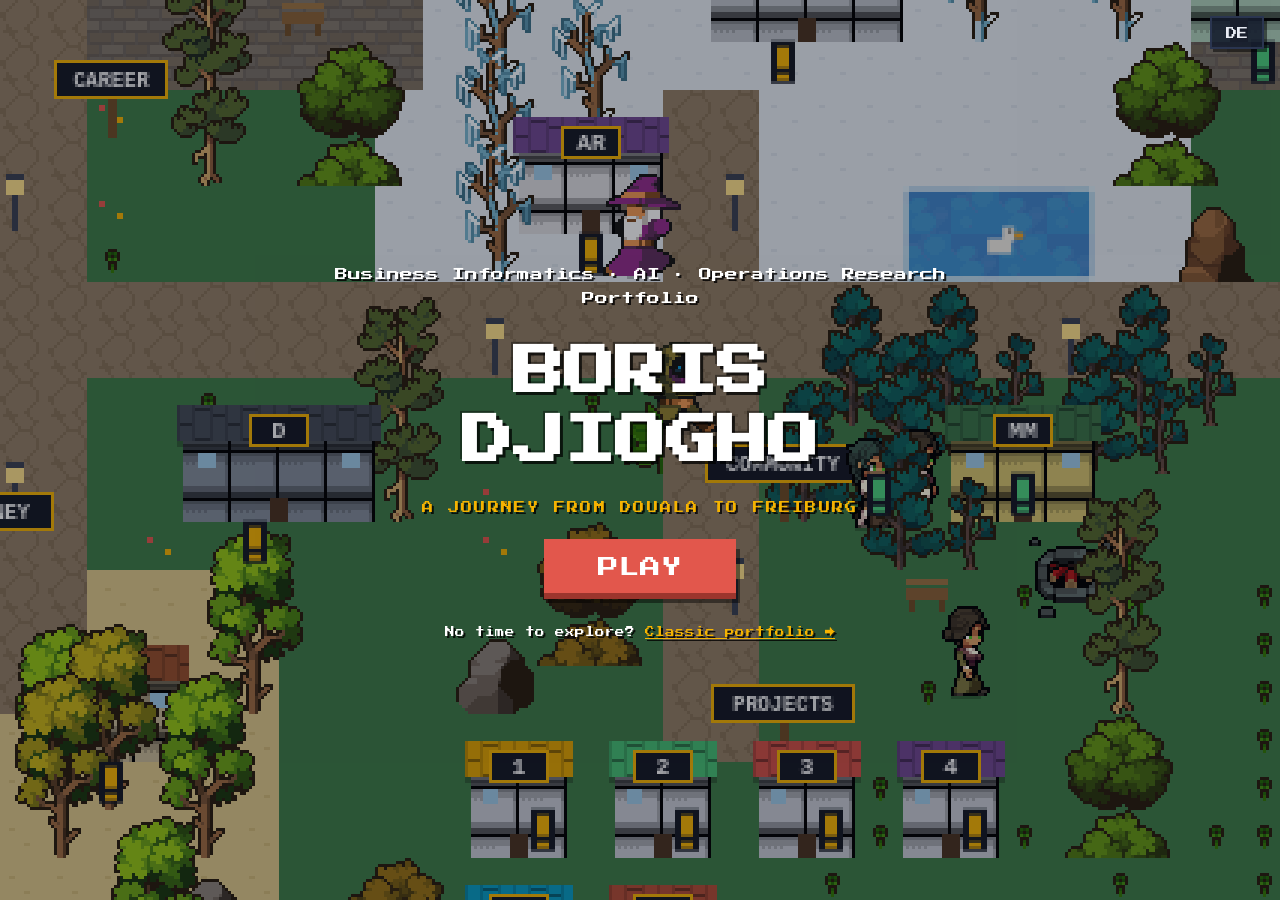
==== commit 80c18aec: "Spielwelt als Startseite, Zeitungsausgabe unter portfolio-de.html, Weiterleitungen fuer alte Links" ====
--- a/index.html
+++ b/index.html
@@ -2,702 +2,176 @@
 <html lang="de">
 <head>
 <meta charset="UTF-8">
-<meta name="viewport" content="width=device-width, initial-scale=1.0">
-<title>Boris Morgan Djiogho Keou · Wirtschaftsinformatiker (M.Sc.)</title>
-<meta name="description" content="Boris Morgan Djiogho Keou, Wirtschaftsinformatiker (M.Sc.) aus Freiburg: Business-Analyse, Data Analytics, Softwareentwicklung und Operations Research. Die klassische Ansicht als Zeitungsausgabe.">
+<meta name="viewport" content="width=device-width, initial-scale=1.0, user-scalable=no">
+<title>Boris Djiogho – Portfolio-Spielwelt</title>
+<meta name="description" content="Das Portfolio von Boris Morgan Djiogho Keou als erkundbare Pixel-Welt: von Douala über Clausthal bis Freiburg.">
 <link rel="preconnect" href="https://fonts.googleapis.com">
 <link rel="preconnect" href="https://fonts.gstatic.com" crossorigin>
-<link href="https://fonts.googleapis.com/css2?family=Playfair+Display:ital,wght@0,500;0,700;0,900;1,500;1,700&family=Lora:ital,wght@0,400;0,500;0,600;1,400;1,500&family=IBM+Plex+Mono:wght@400;500;600&display=swap" rel="stylesheet">
-<link rel="stylesheet" href="style.css">
-<link rel="alternate" hreflang="de" href="index.html">
-<link rel="alternate" hreflang="en" href="portfolio-en.html">
-<link rel="alternate" hreflang="x-default" href="index.html">
-<link rel="icon" href="data:image/svg+xml,<svg xmlns='http://www.w3.org/2000/svg' viewBox='0 0 100 100'><rect width='100' height='100' fill='%23f3efe4'/><text x='50' y='76' font-size='70' text-anchor='middle' font-family='Georgia,serif' font-weight='bold' fill='%23191510'>B</text></svg>">
+<link href="https://fonts.googleapis.com/css2?family=Press+Start+2P&display=swap" rel="stylesheet">
+<link rel="icon" href="data:image/svg+xml,<svg xmlns='http://www.w3.org/2000/svg' viewBox='0 0 100 100'><rect width='100' height='100' fill='%23f5b301'/><text x='50' y='72' font-size='60' text-anchor='middle' font-family='monospace' fill='%230f1420'>B</text></svg>">
+<style>
+:root{
+  --bg:#0f1420; --karte:#171e2e; --text:#e8ecf4; --gedimmt:#9aa5b8;
+  --akzent:#f5b301; --gruen:#4cd07d; --linie:#2a3550;
+  --pixel:"Press Start 2P", monospace;
+}
+*{margin:0;padding:0;box-sizing:border-box;}
+html,body{height:100%;overflow:hidden;background:var(--bg);color:var(--text);
+  font-family:-apple-system,BlinkMacSystemFont,"Segoe UI",Roboto,Arial,sans-serif;}
+canvas{display:block;image-rendering:pixelated;}
+
+/* ===== Titel-Overlay ===== */
+#titel{
+  position:fixed;inset:0;z-index:30;display:flex;flex-direction:column;
+  align-items:center;justify-content:center;gap:26px;text-align:center;
+  background:rgba(10,14,24,0.35);transition:opacity .6s ease;
+}
+#titel.aus{opacity:0;pointer-events:none;}
+.titel-sub{font-family:var(--pixel);font-size:clamp(0.55rem,1.6vw,0.8rem);
+  color:#fff;text-shadow:2px 2px 0 rgba(0,0,0,0.8);line-height:1.9;}
+.titel-name{font-family:var(--pixel);font-size:clamp(1.6rem,6vw,3.2rem);color:#fff;
+  line-height:1.35;text-shadow:3px 3px 0 rgba(0,0,0,0.75), -2px -2px 0 rgba(0,0,0,0.4);}
+.titel-tag{font-family:var(--pixel);font-size:clamp(0.5rem,1.4vw,0.7rem);color:var(--akzent);
+  letter-spacing:0.2em;text-shadow:2px 2px 0 rgba(0,0,0,0.8);}
+#playBtn{
+  font-family:var(--pixel);font-size:clamp(0.9rem,2.4vw,1.3rem);
+  color:#fff;background:#e2574c;border:none;cursor:pointer;
+  padding:18px 54px 15px;box-shadow:0 6px 0 #9c352d, 4px 10px 0 rgba(0,0,0,0.45);
+  transition:transform .08s ease, box-shadow .08s ease;
+}
+#playBtn:hover{transform:translateY(3px);box-shadow:0 3px 0 #9c352d, 3px 6px 0 rgba(0,0,0,0.45);}
+.titel-escape{font-family:var(--pixel);font-size:0.6rem;color:#fff;
+  text-shadow:2px 2px 0 rgba(0,0,0,0.8);margin-top:8px;}
+.titel-escape a{color:var(--akzent);}
+#sprachBtn{
+  position:absolute;top:16px;right:16px;
+  font-family:var(--pixel);font-size:0.7rem;color:var(--text);
+  background:rgba(23,30,46,0.9);border:2px solid var(--linie);cursor:pointer;
+  padding:10px 14px 8px;box-shadow:3px 3px 0 rgba(0,0,0,0.5);
+}
+#sprachBtn:hover{border-color:var(--akzent);color:var(--akzent);}
+
+/* ===== HUD ===== */
+#hud{position:fixed;top:12px;left:12px;z-index:20;display:none;gap:10px;align-items:center;
+  font-family:var(--pixel);font-size:0.6rem;}
+#hud .hud-box{background:rgba(15,20,32,0.92);border:2px solid var(--akzent);
+  padding:10px 14px 8px;color:var(--akzent);font-size:0.68rem;
+  box-shadow:3px 3px 0 rgba(0,0,0,0.5);}
+#hud .hud-box.fertig{color:#141002;background:var(--akzent);
+  animation:pulsieren 1.1s ease-in-out infinite;}
+@keyframes pulsieren{0%,100%{transform:scale(1);}50%{transform:scale(1.07);}}
+#hilfe{position:fixed;bottom:12px;left:50%;transform:translateX(-50%);z-index:20;display:none;
+  font-family:var(--pixel);font-size:0.55rem;color:#fff;text-shadow:2px 2px 0 rgba(0,0,0,0.8);
+  background:rgba(15,20,32,0.6);padding:8px 14px 6px;border:2px solid var(--linie);}
+#klassischLink{position:fixed;top:12px;right:12px;z-index:20;display:none;
+  font-family:var(--pixel);font-size:0.55rem;color:var(--text);text-decoration:none;
+  background:rgba(15,20,32,0.85);border:2px solid var(--linie);padding:8px 12px 6px;}
+#klassischLink:hover{border-color:var(--akzent);color:var(--akzent);}
+#sprachBtnSpiel{position:fixed;top:50px;right:12px;z-index:20;display:none;
+  font-family:var(--pixel);font-size:0.55rem;color:var(--text);cursor:pointer;
+  background:rgba(15,20,32,0.85);border:2px solid var(--linie);padding:8px 12px 6px;}
+#sprachBtnSpiel:hover{border-color:var(--akzent);color:var(--akzent);}
+
+/* ===== Stations-Karte (Modal) ===== */
+#modal{position:fixed;inset:0;z-index:40;display:none;align-items:center;justify-content:center;
+  background:rgba(5,8,15,0.7);padding:18px;}
+#modal.an{display:flex;}
+.modal-karte{
+  background:var(--karte);border:3px solid var(--akzent);max-width:560px;width:100%;
+  max-height:82vh;overflow-y:auto;padding:26px 28px;box-shadow:8px 8px 0 rgba(0,0,0,0.5);
+}
+.modal-karte.gruen{border-color:var(--gruen);}
+.modal-ort{font-family:var(--pixel);font-size:0.55rem;color:var(--gedimmt);
+  text-transform:uppercase;letter-spacing:0.12em;margin-bottom:10px;}
+.modal-karte h2{font-family:var(--pixel);font-size:0.95rem;line-height:1.7;
+  color:var(--akzent);margin-bottom:14px;}
+.modal-karte.gruen h2{color:var(--gruen);}
+.modal-karte p{color:var(--text);font-size:0.98rem;line-height:1.65;margin-bottom:12px;}
+.modal-karte a{color:var(--akzent);}
+.modal-schliessen{
+  font-family:var(--pixel);font-size:0.65rem;margin-top:8px;cursor:pointer;
+  background:var(--akzent);color:#141002;border:none;padding:12px 20px 10px;
+  box-shadow:4px 4px 0 rgba(0,0,0,0.5);
+}
+.modal-schliessen:hover{transform:translate(2px,2px);box-shadow:2px 2px 0 rgba(0,0,0,0.5);}
+
+/* ===== NPC-Dialog (RPG-Textbox) ===== */
+#npcDialog{
+  position:fixed; left:50%; bottom:70px; transform:translateX(-50%) translateY(12px);
+  z-index:25; width:min(560px, calc(100vw - 32px));
+  background:rgba(15,20,32,0.96);
+  border:3px solid var(--akzent);
+  box-shadow:6px 6px 0 rgba(0,0,0,0.5);
+  padding:16px 20px 14px;
+  opacity:0; pointer-events:none;
+  transition:opacity .18s ease, transform .18s ease;
+}
+#npcDialog.an{ opacity:1; transform:translateX(-50%) translateY(0); }
+#npcName{
+  font-family:var(--pixel); font-size:0.62rem; color:var(--akzent);
+  text-transform:uppercase; letter-spacing:0.1em;
+  display:inline-block; margin-bottom:8px;
+  background:rgba(245,179,1,0.12); border:1px solid rgba(245,179,1,0.4);
+  padding:5px 10px 3px;
+}
+#npcText{ color:var(--text); font-size:0.98rem; line-height:1.55; }
+.npc-hinweis{
+  position:absolute; right:12px; bottom:8px;
+  font-family:var(--pixel); font-size:0.5rem; color:var(--gedimmt);
+  animation:blinken 1.2s steps(2) infinite;
+}
+@keyframes blinken{ 50%{ opacity:0.25; } }
+
+/* ===== Mobile D-Pad ===== */
+#dpad{position:fixed;bottom:18px;left:18px;z-index:20;display:none;
+  grid-template-columns:repeat(3,54px);grid-template-rows:repeat(3,54px);gap:4px;opacity:0.85;}
+#dpad button{font-family:var(--pixel);font-size:1rem;color:var(--text);
+  background:rgba(23,30,46,0.9);border:2px solid var(--linie);cursor:pointer;}
+#dpad button:active{background:var(--akzent);color:#141002;}
+@media (pointer:coarse){ #dpad.an{display:grid;} #hilfe{display:none !important;} }
+</style>
 </head>
 <body>
 
-<div id="intro" hidden>
-  <button id="introSkip" class="knopf">Intro überspringen →</button>
-  <div class="intro-blatt intro-unscharf" aria-hidden="true"></div>
-  <div class="intro-blatt intro-scharf" aria-hidden="true">
-    <div class="intro-wanted etikett">Gesucht<b>Boris Djiogho</b></div>
+<canvas id="spiel"></canvas>
+
+<div id="titel">
+  <button id="sprachBtn" title="Sprache wechseln / switch language">EN</button>
+  <p class="titel-sub" id="titelSub">Wirtschaftsinformatik · KI · Operations Research<br>Portfolio</p>
+  <h1 class="titel-name">BORIS<br>DJIOGHO</h1>
+  <p class="titel-tag" id="titelTag">EINE REISE VON DOUALA NACH FREIBURG</p>
+  <button id="playBtn">PLAY</button>
+  <p class="titel-escape" id="titelEscape">Keine Zeit zu erkunden? <a href="portfolio-de.html">Klassisches Portfolio →</a></p>
+</div>
+
+<div id="hud">
+  <div class="hud-box" id="zaehler">STATIONEN 0 / 21</div>
+</div>
+<a id="klassischLink" href="index.html">Klassische Ansicht</a>
+<button id="sprachBtnSpiel" title="Sprache wechseln / switch language">EN</button>
+<div id="hilfe">Pfeiltasten / WASD: laufen · Stationen betreten öffnet die Karte · ENTER schließt · Sammle alle Stationen!</div>
+
+<div id="dpad">
+  <span></span><button data-r="up">▲</button><span></span>
+  <button data-r="left">◀</button><span></span><button data-r="right">▶</button>
+  <span></span><button data-r="down">▼</button><span></span>
+</div>
+
+<div id="npcDialog">
+  <span id="npcName"></span>
+  <p id="npcText"></p>
+  <span class="npc-hinweis">[ENTER]</span>
+</div>
+
+<div id="modal">
+  <div class="modal-karte" id="modalKarte">
+    <p class="modal-ort" id="modalOrt"></p>
+    <h2 id="modalTitel"></h2>
+    <div id="modalText"></div>
+    <button class="modal-schliessen" id="modalZu">WEITER [ENTER]</button>
   </div>
-  <div class="intro-lupe" aria-hidden="true"></div>
-  <p class="intro-hinweis etikett">Nimm die Lupe · finde den Gesuchten</p>
-  <div class="intro-stempel">Identifiziert</div>
 </div>
-<script>
-(function(){
-  var i = document.getElementById("intro");
-  try{
-    if(!sessionStorage.getItem("bd-intro") &&
-       !window.matchMedia("(prefers-reduced-motion: reduce)").matches){
-      sessionStorage.setItem("bd-intro", "1");
-      i.hidden = false;
-      document.documentElement.style.overflow = "hidden";
-    }
-  }catch(e){}
-})();
-</script>
 
-<header class="zeitungskopf">
-  <div class="spalte-inhalt">
-    <div class="kopf-leiste etikett">
-      <span>Freiburg im Breisgau</span>
-      <span>The Investigation Edition</span>
-      <span>Gegr. 2026</span>
-    </div>
-    <div class="masthead">
-      <h1>Boris Djiogho</h1>
-      <p class="masthead-unter etikett">Die Personalakte eines Wirtschaftsinformatikers</p>
-      <div class="datum-zeile etikett">
-        <span id="datum">2026</span>
-        <span>·</span>
-        <span>Vol. I</span>
-        <span>·</span>
-        <span>Ausgewählte Arbeiten &amp; Notizen</span>
-        <span>·</span>
-        <span>Preis: ein freundliches Hallo</span>
-      </div>
-    </div>
-  </div>
-</header>
-
-<nav class="nav">
-  <div class="nav-innen">
-    <a class="nav-name" href="#top">Boris Djiogho</a>
-    <div class="nav-links">
-      <a href="#work">Arbeiten</a>
-      <a href="#stack">Stack</a>
-      <a href="#engagement">Engagement</a>
-      <a href="#career">Werdegang</a>
-      <a href="#contact">Kontakt</a>
-      <a href="spielwelt.html">Spiel</a>
-      <a href="portfolio-en.html" hreflang="en" title="English edition">EN</a>
-      <a class="knopf-voll" href="#contact">Jetzt einstellen</a>
-    </div>
-  </div>
-</nav>
-
-<main id="top">
-
-<!-- ===== Titelseite ===== -->
-<section class="titelseite">
-  <div class="spalte-inhalt">
-    <div class="etikett-zeile">
-      <span class="etikett etikett-rot">Akte Nr. 26 · Befunde veröffentlicht</span>
-      <span class="etikett">Ablage: laufende Ermittlungen</span>
-    </div>
-    <div class="titel-raster">
-      <div>
-        <h2 class="schlagzeile">Ein Wirtschafts&shy;informatiker in Freiburg, der zwischen <em>Fachbereich und Technik</em> übersetzt.</h2>
-        <p class="vorspann">Drei Abschlüsse aktenkundig: Boris Djiogho baut KI-Pipelines,
-          Optimierungsmodelle und Geschäftsanwendungen, zuletzt fast vier Jahre im
-          Bereich Digital Solutions bei Forvis Mazars.</p>
-        <p class="unterschrift etikett">Von der Redaktion · Berichtet aus Freiburg, zwischen Workshop und Code</p>
-        <div class="knopf-reihe">
-          <a class="knopf knopf-haupt" href="#work">Zu den Arbeiten →</a>
-          <a class="knopf" href="#contact">Kontakt aufnehmen</a>
-        </div>
-      </div>
-      <div class="titel-text">
-        <figure class="portraet-rahmen">
-          <div class="portraet-buehne">
-            <img src="assets/boris.jpg" alt="Porträt von Boris Morgan Djiogho Keou">
-            <img class="portraet-farbe" src="assets/boris.jpg" alt="" aria-hidden="true">
-          </div>
-          <figcaption class="etikett">Im Bild: der Gesuchte, bereit für den nächsten Fall.</figcaption>
-        </figure>
-        <p class="initial">Ihn interessiert der ganze Weg: von der ersten Frage im Workshop
-          mit dem Fachbereich bis zum Modell, das die Antwort liefert. Die Spur führt von einer
-          Apotheke in Douala über ein Biologie-Studium zur Informatik, mit einem M.Sc.
-          Wirtschaftsinformatik und parallelem B.Sc. Digitales Management an der TU
-          Clausthal.</p>
-        <p>Wenn ein Fall es verlangt, greift er zu Python und SQL, zu Gurobi, wenn etwas
-          optimal sein muss, und zu LLM-Pipelines, wenn Dokumente sich nicht von selbst
-          lesen. Das Thema Gesundheit taucht in seiner Akte immer wieder auf: Workflows
-          und Nutzungsdaten-Analyse im Forschungsprojekt Pflegebrille, eine KI-Lernplattform
-          für Pflegeschüler:innen beim HealthHack 2026.</p>
-      </div>
-    </div>
-    <div class="info-leiste">
-      <div class="info-kasten"><strong>Nr. 26</strong><span class="etikett">Ausgabe · Erstdruck</span></div>
-      <div class="info-kasten"><strong>3 Sprachen</strong><span class="etikett">Französisch · Deutsch · Englisch</span></div>
-      <div class="info-kasten"><strong>3 Abschlüsse</strong><span class="etikett">Zwei davon parallel</span></div>
-      <div class="info-kasten"><strong>3 Kontinente</strong><span class="etikett">Verbreitung: Douala bis Freiburg</span></div>
-    </div>
-  </div>
-</section>
-
-<!-- ===== Beweisstuecke ===== -->
-<section class="sektion" id="work">
-  <div class="spalte-inhalt">
-    <div class="etikett-zeile">
-      <span class="etikett etikett-rot">Die Beweisstücke</span>
-      <span class="etikett">Beweisstücke A bis H · Aus den Fallakten</span>
-    </div>
-    <h2 class="sektion-titel">Ausgewählte Arbeiten</h2>
-
-    <div class="exponat-a">
-      <div class="beweis-bild">
-        <img src="assets/spielwelt-szene.png" alt="Screenshot der Pixel-Spielwelt: Gebäude, Bäume, NPCs und ein Ententeich">
-        <span class="stempel-bestaetigt">Bestätigt</span>
-        <span class="stempel-oval">Beweisstück A</span>
-        <span class="bild-quelle">sichergestellt aus spielwelt.html</span>
-      </div>
-      <div>
-        <p class="etikett etikett-rot">Beweisstück A · Aushängeschild</p>
-        <h3 class="projekt-name">Die Spielwelt &amp; ihre Engine</h3>
-        <p>Dieses Portfolio existiert zweimal. Die zweite Tür führt in eine begehbare
-          Pixel-Welt, deren JavaScript-Canvas-Engine der Gesuchte komplett selbst
-          geschrieben hat: Game Loop, Kollisionserkennung, Tilemap-Rendering,
-          Tiefensortierung und ein Dialogsystem, ganz ohne Framework. Einundzwanzig
-          zweisprachige Stationen erzählen die ganze Akte nach; die Sprites stammen aus
-          Anokolisas Pixel-Crawler-Pack.</p>
-        <div class="tags"><span>JavaScript</span><span>HTML5 Canvas</span><span>Game Loop</span><span>OOP</span></div>
-        <div class="akte-zeile">
-          <span class="etikett">2026 · laufend · Nebenprojekt</span>
-          <a class="akte-link" href="spielwelt.html">Welt betreten →</a>
-        </div>
-      </div>
-    </div>
-
-    <div class="exponat-raster">
-      <article class="exponat">
-        <p class="etikett etikett-rot">Beweisstück B · KI + CAD</p>
-        <h3>LV2CAD</h3>
-        <div class="beweis-bild klein">
-          <img class="glatt" src="assets/projekte/lv2cad.png" alt="LV2CAD-Ergebnisansicht: erkannte Bauelemente und 2D-CAD-Layout">
-          <span class="stempel-bestaetigt">Bestätigt</span>
-          <span class="stempel-oval">Beweisstück B</span>
-          <span class="bild-quelle">sichergestellt aus dem lokalen Build</span>
-        </div>
-        <p>Eine KI liest Parameter aus Bau-Leistungsverzeichnissen; eine deterministische
-          Pipeline erzeugt daraus fertigungsreife CAD-Dateien.</p>
-        <div class="tags"><span>Python</span><span>Mistral</span><span>React</span><span>FastAPI</span></div>
-        <div class="akte-zeile">
-          <span class="etikett">Eigenes Projekt</span>
-          <a class="akte-link" href="https://github.com/Boris-djiogho/lv2cad">Fallakte öffnen →</a>
-        </div>
-      </article>
-
-      <article class="exponat">
-        <p class="etikett etikett-rot">Beweisstück C · Gesundheit + KI</p>
-        <h3>Kurare</h3>
-        <div class="beweis-bild klein">
-          <img class="glatt" src="assets/projekte/kurare.png" alt="Skizze: Voice-to-Voice-Übung mit Wellenformen und Fortschrittsbalken">
-          <span class="stempel-bestaetigt">Bestätigt</span>
-          <span class="stempel-oval">Beweisstück C</span>
-          <span class="bild-quelle">Fallskizze</span>
-        </div>
-        <p>KI-Lernplattform für internationale Pflegeschüler:innen, entstanden beim
-          HealthHack 2026: Sprachpraxis im Voice-to-Voice-Dialog, Einstufungstest,
-          KPI-Dashboard für Lehrkräfte.</p>
-        <div class="tags"><span>Flask</span><span>LLM</span><span>Qdrant</span></div>
-        <div class="akte-zeile">
-          <span class="etikett">Hackathon 2026</span>
-          <a class="akte-link" href="https://github.com/Boris-djiogho/kurare-healthhack-2026">Fallakte öffnen →</a>
-        </div>
-      </article>
-
-      <article class="exponat">
-        <p class="etikett etikett-rot">Beweisstück D · Abschlussarbeit</p>
-        <h3>E-Fahrzeug-Tourenplanung</h3>
-        <div class="beweis-bild klein">
-          <img class="glatt" src="assets/projekte/evrp.png" alt="Solver-Ausgabe: zwei Elektrofahrzeug-Routen mit Ladestopps" style="object-position: center 30%">
-          <span class="stempel-bestaetigt">Bestätigt</span>
-          <span class="stempel-oval">Beweisstück D</span>
-          <span class="bild-quelle">sichergestellt aus dem Solver</span>
-        </div>
-        <p>Masterarbeit: ein MILP-Modell, exakt gelöst mit Gurobi, plus eine eigene
-          ALNS-Metaheuristik für das EVRP mit gleichzeitiger Auslieferung und Abholung.</p>
-        <div class="tags"><span>Python</span><span>Gurobi</span><span>ALNS</span></div>
-        <div class="akte-zeile">
-          <span class="etikett">Thesis 2026</span>
-          <a class="akte-link" href="https://github.com/Boris-djiogho/evrp-spd-thesis">Fallakte öffnen →</a>
-        </div>
-      </article>
-
-      <article class="exponat">
-        <p class="etikett etikett-rot">Beweisstück E · Big Data</p>
-        <h3>LLM-Datenpipeline</h3>
-        <div class="beweis-bild klein">
-          <img class="glatt" src="assets/projekte/llm-pipeline.png" alt="Skizze der Drei-Ebenen-Architektur mit LLM-Vorverarbeitung">
-          <span class="stempel-bestaetigt">Bestätigt</span>
-          <span class="stempel-oval">Beweisstück E</span>
-          <span class="bild-quelle">Fallskizze</span>
-        </div>
-        <p>Datenverarbeitungspipeline mit LLM-basierter Vorverarbeitung auf einer
-          modifizierten Drei-Ebenen-Architektur, ausgeliefert als Streamlit-Anwendung.</p>
-        <div class="tags"><span>Python</span><span>Streamlit</span><span>LLM</span></div>
-        <div class="akte-zeile">
-          <span class="etikett">Studienprojekt</span>
-          <a class="akte-link" href="https://github.com/Boris-djiogho/llm-data-pipeline">Fallakte öffnen →</a>
-        </div>
-      </article>
-
-      <article class="exponat">
-        <p class="etikett etikett-rot">Beweisstück F · Microservices</p>
-        <h3>Taxi-Simulation</h3>
-        <div class="beweis-bild klein">
-          <img class="glatt" src="assets/projekte/taxi.png" alt="Skizze: Taxiroute auf einem Straßenraster mit drei Services">
-          <span class="stempel-bestaetigt">Bestätigt</span>
-          <span class="stempel-oval">Beweisstück F</span>
-          <span class="bild-quelle">Fallskizze</span>
-        </div>
-        <p>Spring-Boot-Microservices mit Eureka Service Discovery: GraphHopper-Routing
-          auf echten OSM-Daten, animierte Fahrten auf einer Leaflet-Karte.</p>
-        <div class="tags"><span>Java</span><span>Spring Boot</span><span>Leaflet</span></div>
-        <div class="akte-zeile">
-          <span class="etikett">Studienprojekt</span>
-          <a class="akte-link" href="https://github.com/Boris-djiogho/taxi-microservices">Fallakte öffnen →</a>
-        </div>
-      </article>
-
-      <article class="exponat">
-        <p class="etikett etikett-rot">Beweisstück G · Heuristiken</p>
-        <h3>PC-TSP-Heuristiken</h3>
-        <div class="beweis-bild klein">
-          <img class="glatt" src="assets/projekte/pctsp.png" alt="Skizze einer Prize-Collecting-Tour: besuchte Preise und ausgelassene Strafen">
-          <span class="stempel-bestaetigt">Bestätigt</span>
-          <span class="stempel-oval">Beweisstück G</span>
-          <span class="bild-quelle">Fallskizze</span>
-        </div>
-        <p>Seminararbeit: theoretische Analyse des Prize-Collecting TSP und eine
-          Multi-Start-Hill-Climbing-Heuristik in Python.</p>
-        <div class="tags"><span>Python</span><span>Jupyter</span><span>Heuristiken</span></div>
-        <div class="akte-zeile">
-          <span class="etikett">Seminararbeit</span>
-          <a class="akte-link" href="https://github.com/Boris-djiogho/pctsp-heuristics">Fallakte öffnen →</a>
-        </div>
-      </article>
-    </div>
-
-    <div class="auch-akte">
-      <span class="etikett etikett-rot">Beweisstück H · Ebenfalls aktenkundig</span>
-      <p><b>Job-Shop-Scheduling:</b> mathematische Modellierung und exakte Lösung des
-        klassischen JSSP mit FICO Xpress, mit Analyse von Lösungsgüte und Rechenzeiten.</p>
-      <a class="akte-link" href="https://github.com/Boris-djiogho/jssp-fico-xpress">Fallakte öffnen →</a>
-    </div>
-  </div>
-</section>
-
-<!-- ===== Laborbericht ===== -->
-<section class="sektion" id="stack">
-  <div class="spalte-inhalt">
-    <div class="etikett-zeile">
-      <span class="etikett etikett-rot">Forensik</span>
-      <span class="etikett">Am Gesuchten nachgewiesene Substanzen, Stand dieser Ausgabe</span>
-    </div>
-    <h2 class="sektion-titel">Der Laborbericht</h2>
-    <div class="tabellen-rolle">
-    <table class="labor-tabelle">
-      <thead>
-        <tr><th>Substanz</th><th>Code</th><th>Nachgewiesen</th><th style="text-align:right">Befund</th></tr>
-      </thead>
-      <tbody>
-        <tr><td>Python · Pandas · NumPy</td><td class="code">PY</td><td>Fast täglich</td><td class="fund"><span class="befund">Hauptwerkzeug</span></td></tr>
-        <tr><td>SQL</td><td class="code">SQL</td><td>Fast täglich</td><td class="fund"><span class="befund">Hauptwerkzeug</span></td></tr>
-        <tr><td>LLM-Anwendungen</td><td class="code">KI</td><td>In den jüngsten Projekten</td><td class="fund"><span class="befund">Hauptwerkzeug</span></td></tr>
-        <tr><td>Low-Code · Betty Blocks</td><td class="code">LC</td><td>Fast vier Jahre im Beruf</td><td class="fund"><span class="befund">Hauptwerkzeug</span></td></tr>
-        <tr><td>Gurobi · FICO Xpress</td><td class="code">MILP</td><td>Thesis und Studienprojekte</td><td class="fund"><span class="befund grau">Sicher im Umgang</span></td></tr>
-        <tr><td>Java · Spring Boot</td><td class="code">JVM</td><td>In Projekten</td><td class="fund"><span class="befund grau">Sicher im Umgang</span></td></tr>
-        <tr><td>JavaScript · React</td><td class="code">JS</td><td>In Projekten, eine Spiel-Engine</td><td class="fund"><span class="befund grau">Sicher im Umgang</span></td></tr>
-        <tr><td>R · Tableau · SPSS</td><td class="code">DATA</td><td>Analysen und Dashboards</td><td class="fund"><span class="befund grau">Sicher im Umgang</span></td></tr>
-        <tr><td>Machine Learning</td><td class="code">ML</td><td>Studium und Kurare</td><td class="fund"><span class="befund grau">Sicher im Umgang</span></td></tr>
-        <tr><td>Git · VS Code</td><td class="code">DEV</td><td>In jeder Fallakte</td><td class="fund"><span class="befund grau">Sicher im Umgang</span></td></tr>
-        <tr><td>Microsoft 365 · Power Automate · Copilot Studio</td><td class="code">M365</td><td>Bei Forvis Mazars</td><td class="fund"><span class="befund grau">Sicher im Umgang</span></td></tr>
-        <tr><td>SAP</td><td class="code">ERP</td><td>Grundkenntnisse aktenkundig</td><td class="fund"><span class="befund grau">Spuren</span></td></tr>
-        <tr><td>Docker</td><td class="code">INFRA</td><td>Zurzeit im Labor</td><td class="fund"><span class="befund grau">In Ausbildung</span></td></tr>
-        <tr><td>Kotlin</td><td class="code">JVM</td><td>Zurzeit im Labor</td><td class="fund"><span class="befund grau">In Ausbildung</span></td></tr>
-        <tr><td>Spieleentwicklung</td><td class="code">GAME</td><td>Eine Engine ausgeliefert, weitere Loops im Studium</td><td class="fund"><span class="befund grau">In Ausbildung</span></td></tr>
-      </tbody>
-    </table>
-    </div>
-    <p class="labor-fussnote">Alle bestätigten Substanzen wurden in Produktionscode,
-      Seminararbeiten und Dashboards nachgewiesen; die Ausbildungsproben reifen noch.
-      Proben auf <a href="https://github.com/Boris-djiogho">GitHub</a>.</p>
-
-    <div class="etikett-zeile" id="engagement" style="margin-top: 46px; scroll-margin-top: 70px;">
-      <span class="etikett etikett-rot">Leumund</span>
-      <span class="etikett">Soziale Kompetenzen, jede mit Beleg in der Akte</span>
-    </div>
-    <h2 class="sektion-titel">Die Zeugenaussagen</h2>
-    <div class="hauptbuch">
-      <div class="hauptbuch-zeile">
-        <span class="zeit">Führungskompetenz</span>
-        <h3>Vereinspräsident seit Mai 2022<span>Afrikanischer Kulturverein Clausthal</span></h3>
-        <p>Verantwortet Budgetplanung, Sponsorenakquise und Veranstaltungen, vom
-          interkulturellen Fest bis zum kamerunischen Abend im Mokele Mbembe.</p>
-      </div>
-      <div class="hauptbuch-zeile">
-        <span class="zeit">Teamfähigkeit</span>
-        <h3>Kurare, HealthHack 2026<span>Interdisziplinäres Hackathon-Team</span></h3>
-        <p>In einem Wochenende vom Konzept zur Demo, gemeinsam mit Leuten aus Pflege,
-          Design und Technik.</p>
-      </div>
-      <div class="hauptbuch-zeile">
-        <span class="zeit">Kommunikation</span>
-        <h3>Citizen-Developer-Coaching<span>Forvis Mazars · und davor: Kindergarten, auf Deutsch</span></h3>
-        <p>Hat Fachanwender zu Citizen Developern ausgebildet. Die härteste
-          Kommunikationsschule davor: ein Berliner Kindergarten, in seiner dritten
-          Sprache.</p>
-      </div>
-      <div class="hauptbuch-zeile">
-        <span class="zeit">Mentoring</span>
-        <h3>Bildungsbeauftragter seit April 2026<span>Clausthaler Studenten aus Kamerun (CSK)</span></h3>
-        <p>Studienberatung und Betreuung für Studierende, die denselben Weg gehen wie er
-          damals.</p>
-      </div>
-      <div class="hauptbuch-zeile">
-        <span class="zeit">Gremienarbeit</span>
-        <h3>Fachschaftsrat &amp; Studierendenparlament seit März 2023<span>TU Clausthal</span></h3>
-        <p>Vertritt studentische Interessen und verhandelt in Hochschulgremien.</p>
-      </div>
-      <div class="hauptbuch-zeile">
-        <span class="zeit">Interkulturalität</span>
-        <h3>Drei Kontinente, vier Zuhause<span>Douala · Berlin · Chengdu · Freiburg</span></h3>
-        <p>Arbeitet auf Französisch, Deutsch und Englisch; Sommerschule an der
-          Sichuan-Universität in China.</p>
-      </div>
-    </div>
-    <p class="labor-fussnote">Referenzen zu allen Aussagen auf
-      <a href="https://www.linkedin.com/in/boris-morgan-djiogho-9a6396157/">LinkedIn</a>
-      oder auf Anfrage.</p>
-  </div>
-</section>
-
-<!-- ===== Karriere-Hauptbuch ===== -->
-<section class="sektion" id="career">
-  <div class="spalte-inhalt">
-    <div class="etikett-zeile">
-      <span class="etikett etikett-rot">Bekannte Aufenthaltsorte</span>
-      <span class="etikett">Aktenkundige Bewegungen seit 2015</span>
-    </div>
-    <h2 class="sektion-titel">Das Karriere-Hauptbuch</h2>
-    <div class="hauptbuch">
-      <div class="hauptbuch-zeile">
-        <span class="zeit">Okt. 2022 bis Juli 2026</span>
-        <h3>Werkstudent, Digital Solutions<span>Forvis Mazars · Berlin und remote</span></h3>
-        <p>Fast täglich beobachtet: Geschäftsanwendungen auf der Low-Code-Plattform Betty
-          Blocks bauen, Anforderungen mit Fachbereichen erheben, Schnittstellen
-          spezifizieren und Fachanwender zu Citizen Developern ausbilden.</p>
-      </div>
-      <div class="hauptbuch-zeile">
-        <span class="zeit">Jan. 2021 bis Okt. 2022</span>
-        <h3>Wissenschaftliche Hilfskraft<span>Lehrstuhl Human-Centered Information Systems, TU Clausthal</span></h3>
-        <p>Im Projekt Pflegebrille (AR-Brillen für die Pflege): Mitarbeit an Workflows und
-          der nutzerfreundlichen Darstellung von Patienteninformationen, dazu eigenständige
-          Analyse der Nutzungsdaten aus Pflegeheimen in einem selbst konzipierten
-          Dashboard. Nebenbei Android-Apps für Seminare und Roboter-Experimente, mit
-          Roboterkommunikation über MQTT.</p>
-      </div>
-      <div class="hauptbuch-zeile">
-        <span class="zeit">Okt. 2020 bis Feb. 2021</span>
-        <h3>Praktikant, Online-Marketing<span>Unicorn Factory Media</span></h3>
-        <p>Ein kurzer Einsatz in Content und SEO: OnPage- und OffPage-Optimierung und
-          ein Gespür dafür, wie Sichtbarkeit entsteht.</p>
-      </div>
-      <div class="hauptbuch-zeile">
-        <span class="zeit">Sommer 2019</span>
-        <h3>Ferienarbeiter, Produktion<span>Daimler · Rastatt</span></h3>
-        <p>Erster aktenkundiger Auftritt in einer Produktionshalle. Zwei Monate am
-          Fließband, die gezeigt haben, was Prozessoptimierung in der Praxis bedeutet.</p>
-      </div>
-      <div class="hauptbuch-zeile">
-        <span class="zeit">Nov. 2017 bis Mai 2020</span>
-        <h3>Ehrenamt, Frühpädagogik<span>Ev. Kindergarten Gustav Adolf · Berlin</span></h3>
-        <p>Ehrenamtliche pädagogische Mitarbeit neben dem Deutschkurs: der erste Alltag
-          auf Deutsch und eine bleibende Lektion in Kommunikation.</p>
-      </div>
-      <div class="hauptbuch-zeile">
-        <span class="zeit">2015 bis 2017</span>
-        <h3>Apotheken-Assistent<span>Pharmacie du Marché · Douala</span></h3>
-        <p>Der erste Job, mitten im Viertel, neben Biologie-Studium und Deutschkurs. Die
-          Gesundheitsspur in dieser Akte beginnt hier.</p>
-      </div>
-    </div>
-
-    <div class="dreier-raster">
-      <div class="akten-kasten">
-        <p class="etikett etikett-rot">Die Studienakte</p>
-        <h3>Abschlüsse, Zertifikate &amp; Sprachen</h3>
-        <ul>
-          <li><b>M.Sc. Wirtschaftsinformatik</b>, TU Clausthal, 2023 bis 2026 · Thesis zur E-Fahrzeug-Tourenplanung</li>
-          <li><b>B.Sc. Digitales Management</b>, parallel abgeschlossen, 2023 bis 2026</li>
-          <li><b>B.Sc. Wirtschaftsinformatik</b>, TU Clausthal, 2018 bis 2023</li>
-          <li>Sommerprogramm, Sichuan-Universität, Chengdu, 2024</li>
-          <li>Google Data Analytics Certificate, 2021 · Analyze Data with R, 2022</li>
-          <li>Französisch (Muttersprache) · Deutsch (verhandlungssicher, gesamtes Studium auf Deutsch) · Englisch (verhandlungssicher, C1)</li>
-        </ul>
-      </div>
-      <div class="akten-kasten">
-        <p class="etikett etikett-rot">Aktenkundig</p>
-        <h3>Engagement</h3>
-        <ul>
-          <li><b>Präsident</b>, Afrikanischer Kulturverein Clausthal, seit Mai 2022</li>
-          <li><b>Beauftragter für pädagogische Angelegenheiten</b>, Clausthaler Studenten aus Kamerun (CSK), seit April 2026</li>
-          <li><b>Fachschaftsrat &amp; Studierendenparlament</b>, TU Clausthal, seit März 2023</li>
-          <li>Ehrenamt im Kindergarten, Berlin, 2017 bis 2020</li>
-        </ul>
-      </div>
-      <div class="akten-kasten">
-        <p class="etikett etikett-rot">Außer Dienst</p>
-        <h3>Die Freizeitakte</h3>
-        <ul>
-          <li>Joggen, Wandern und Radfahren</li>
-          <li>Fußball</li>
-          <li>Mit Freunden kochen, Spieleabende</li>
-          <li>Zuletzt gesehen: im Schwarzwald unterwegs</li>
-        </ul>
-      </div>
-    </div>
-
-    <div class="zweier-raster">
-      <div class="akten-kasten roter-faden" style="grid-column: 1 / -1;">
-        <p class="etikett etikett-rot">Leitartikel · Der rote Faden</p>
-        <h3>Nachhaltigkeit, vom E-Schrott zur E-Mobilität</h3>
-        <p>Ausrangierte Geräte aus Europa landen auf Müllkippen in Afrika, wo Kinder in
-          alten Elektrogeräten nach Metallen suchen, statt zur Schule zu gehen. Dieses Bild
-          hat beide Abschlussarbeiten des Gesuchten geprägt: eine quantitative Analyse der
-          Rückgabe von Elektroaltgeräten in Deutschland und die Tourenplanung für
-          Elektrofahrzeuge mit nichtlinearen Ladefunktionen, damit E-Logistik nicht nur
-          sauber ist, sondern auch effizient.</p>
-      </div>
-    </div>
-  </div>
-</section>
-
-<!-- ===== Briefe & Auftraege ===== -->
-<section class="sektion" id="contact">
-  <div class="spalte-inhalt">
-    <div class="etikett-zeile">
-      <span class="etikett etikett-rot">Hinweis einreichen</span>
-      <span class="etikett">Der Schreibtisch ist offen für ausgewählte Fälle · 2026</span>
-    </div>
-    <h2 class="sektion-titel">Briefe &amp; Aufträge</h2>
-    <div class="briefe-raster">
-      <form class="brief-formular" id="brief">
-        <h3>Schriftlich einreichen</h3>
-        <p>Eine Stelle im Kopf, ein Projekt oder einfach eine gute Frage: Schicken Sie es
-          durch, er meldet sich zurück.</p>
-        <div class="feld-reihe">
-          <div class="feld">
-            <label class="etikett" for="brief-name">Ihr Name</label>
-            <input id="brief-name" name="name" type="text" autocomplete="name" placeholder="Erika Musterfrau">
-          </div>
-          <div class="feld">
-            <label class="etikett" for="brief-mail">E-Mail</label>
-            <input id="brief-mail" name="email" type="email" autocomplete="email" placeholder="erika@firma.de">
-          </div>
-        </div>
-        <div class="feld">
-          <label class="etikett" for="brief-betreff">Betreff</label>
-          <input id="brief-betreff" name="subject" type="text" placeholder="Eine Stelle, ein Projekt, eine Frage...">
-        </div>
-        <div class="feld">
-          <label class="etikett" for="brief-text">Die Geschichte</label>
-          <textarea id="brief-text" name="story" placeholder="Erzählen Sie ihm, was Sie bauen."></textarea>
-        </div>
-        <button class="knopf knopf-haupt" type="submit">Brief absenden</button>
-        <p class="formular-hinweis">Öffnet Ihr eigenes Mailprogramm, hier wird nichts gespeichert.</p>
-      </form>
-      <div class="kontakt-kaesten">
-        <div>
-          <span class="etikett etikett-rot">Direkter Draht</span>
-          <p><a href="mailto:djioghomorgan@yahoo.com">djioghomorgan@yahoo.com</a><br>
-            Für Stellen, Aufträge und hin und wieder eine gute Frage:
-            <a href="https://www.linkedin.com/in/boris-morgan-djiogho-9a6396157/">LinkedIn</a> ·
-            <a href="https://github.com/Boris-djiogho">GitHub</a> ·
-            <a href="cv/Lebenslauf_Boris_Djiogho.pdf">Lebenslauf (PDF)</a></p>
-        </div>
-        <div>
-          <span class="etikett etikett-rot">Der Schreibtisch</span>
-          <p>Freiburg im Breisgau<br>MEZ · remote-erprobt seit den Forvis-Mazars-Jahren</p>
-        </div>
-        <div>
-          <span class="etikett etikett-rot">Gesucht wird</span>
-          <p>Eine Einstiegsstelle an der Schnittstelle von Business-Analyse, Daten &amp; KI
-            und Softwareentwicklung.</p>
-        </div>
-        <div>
-          <div class="sozial-reihe">
-            <a href="https://github.com/Boris-djiogho" aria-label="GitHub" title="GitHub"><svg viewBox="0 0 24 24" aria-hidden="true"><path d="M9 19c-4.3 1.4-4.3-2.5-6-3m12 5v-3.5c0-1 .1-1.4-.5-2 2.8-.3 5.5-1.4 5.5-6a4.6 4.6 0 0 0-1.3-3.2 4.2 4.2 0 0 0-.1-3.2s-1.1-.3-3.5 1.3a12.3 12.3 0 0 0-6.2 0C6.5 2.8 5.4 3.1 5.4 3.1a4.2 4.2 0 0 0-.1 3.2A4.6 4.6 0 0 0 4 9.5c0 4.6 2.7 5.7 5.5 6-.6.6-.6 1.2-.5 2V21"/></svg></a>
-            <a href="https://www.linkedin.com/in/boris-morgan-djiogho-9a6396157/" aria-label="LinkedIn" title="LinkedIn"><svg viewBox="0 0 24 24" aria-hidden="true"><path d="M16 8a6 6 0 0 1 6 6v7h-4v-7a2 2 0 0 0-4 0v7h-4V8h4v1.5"/><rect x="2" y="9" width="4" height="12"/><circle cx="4" cy="4" r="2"/></svg></a>
-            <a href="mailto:djioghomorgan@yahoo.com" aria-label="E-Mail" title="E-Mail"><svg viewBox="0 0 24 24" aria-hidden="true"><rect x="2" y="4" width="20" height="16" rx="1"/><path d="m22 6-10 7L2 6"/></svg></a>
-          </div>
-        </div>
-      </div>
-    </div>
-  </div>
-</section>
-
-</main>
-
-<footer class="fuss">
-  <div class="fuss-innen">
-    <p class="fuss-name">Boris Djiogho</p>
-    <div class="fuss-raster">
-      <div>
-        <span class="etikett">Über dieses Blatt</span>
-        <p>Die klassische Akte von Boris Morgan Djiogho Keou, Wirtschaftsinformatiker in
-          Freiburg. Bevorzugt Fälle, in denen Fachbereich und Technik miteinander reden
-          müssen. Die zweite Tür ist eine <a href="spielwelt.html">Spielwelt</a> mit
-          eigener Engine.</p>
-      </div>
-      <div>
-        <span class="etikett">Rubriken</span>
-        <ul>
-          <li><a href="#work">Ausgewählte Arbeiten</a></li>
-          <li><a href="#stack">Der Laborbericht</a></li>
-          <li><a href="#engagement">Die Zeugenaussagen</a></li>
-          <li><a href="#career">Das Karriere-Hauptbuch</a></li>
-          <li><a href="#contact">Briefe</a></li>
-        </ul>
-      </div>
-      <div>
-        <span class="etikett">Andere Ausgaben</span>
-        <ul>
-          <li><a href="portfolio-en.html" hreflang="en">English edition</a></li>
-          <li><a href="spielwelt.html">Die Spielwelt</a></li>
-          <li><a href="cv/Lebenslauf_Boris_Djiogho.pdf">Lebenslauf (PDF)</a></li>
-        </ul>
-        <details>
-          <summary>Impressum</summary>
-          <p>Angaben gemäß § 5 DDG<br>
-            Boris Morgan Djiogho Keou · Berliner Allee 29b · 79110 Freiburg im Breisgau<br>
-            E-Mail: <a href="mailto:djioghomorgan@yahoo.com">djioghomorgan@yahoo.com</a></p>
-        </details>
-      </div>
-    </div>
-    <p class="fuss-stempel">Akte geschlossen</p>
-    <div class="fuss-recht">
-      <span>© 2026 Boris Morgan Djiogho Keou · Alle Fakten doppelt geprüft</span>
-      <span>Design inspiriert von <a href="https://www.roberttran.com.au" target="_blank" rel="noopener">roberttran.com.au</a> · Spielwelt inspiriert von <a href="https://peteroravec.com" target="_blank" rel="noopener">peteroravec.com</a> · Pixel-Art von <a href="https://anokolisa.itch.io" target="_blank" rel="noopener">Anokolisa</a></span>
-    </div>
-  </div>
-</footer>
-
-<script>
-(function(){
-  var datum = document.getElementById("datum");
-  try{
-    datum.textContent = new Date().toLocaleDateString("de-DE",
-      { weekday:"long", day:"numeric", month:"long", year:"numeric" }).toUpperCase();
-  }catch(e){}
-
-  document.getElementById("brief").addEventListener("submit", function(e){
-    e.preventDefault();
-    var f = e.target;
-    var betreff = f.subject.value || "Brief an den Schreibtisch";
-    var text = "Von: " + f.name.value + " <" + f.email.value + ">\n\n" + f.story.value;
-    f.querySelector(".formular-hinweis").classList.add("an");
-    window.location.href = "mailto:djioghomorgan@yahoo.com?subject=" +
-      encodeURIComponent(betreff) + "&body=" + encodeURIComponent(text);
-  });
-
-  /* ===== Farb-Lupe auf dem Porträt ===== */
-  var buehne = document.querySelector(".portraet-buehne");
-  if(buehne){
-    var farbe = buehne.querySelector(".portraet-farbe");
-    buehne.addEventListener("pointermove", function(e){
-      var r = buehne.getBoundingClientRect();
-      farbe.style.clipPath = "circle(56px at " + (e.clientX - r.left) + "px " + (e.clientY - r.top) + "px)";
-    });
-    buehne.addEventListener("pointerleave", function(){
-      farbe.style.clipPath = "circle(0px at 50% 50%)";
-    });
-  }
-
-  /* ===== Sequenzieller Seitenaufbau (startet erst nach dem Intro) ===== */
-  document.documentElement.classList.add("js-an");
-  var ziele = document.querySelectorAll(
-    ".titelseite .etikett-zeile, .schlagzeile, .vorspann, .unterschrift, .knopf-reihe, " +
-    ".portraet-rahmen, .titel-text p, .info-kasten, .sektion-titel, .exponat-a > *, " +
-    ".exponat, .auch-akte, .labor-tabelle tbody tr, .labor-fussnote, .hauptbuch-zeile, " +
-    ".akten-kasten, .briefe-raster > *");
-  var beobachter = ("IntersectionObserver" in window) ? new IntersectionObserver(function(eintraege){
-    eintraege.forEach(function(e){
-      if(!e.isIntersecting) return;
-      var el = e.target;
-      var geschwister = Array.prototype.filter.call(el.parentElement.children,
-        function(k){ return k.classList && k.classList.contains("aufbau"); });
-      var idx = geschwister.indexOf(el);
-      el.style.transitionDelay = Math.min(idx, 14) * 70 + "ms";
-      el.classList.add("da");
-      beobachter.unobserve(el);
-    });
-  }, { threshold: 0.06 }) : null;
-  ziele.forEach(function(el){ el.classList.add("aufbau"); });
-  var aufbauGestartet = false;
-  function starteAufbau(){
-    if(aufbauGestartet) return;
-    aufbauGestartet = true;
-    ziele.forEach(function(el){
-      if(beobachter) beobachter.observe(el); else el.classList.add("da");
-    });
-    setTimeout(function(){ ziele.forEach(function(el){ el.classList.add("da"); }); }, 8000);
-  }
-
-  /* ===== Intro: Lupe sucht den Gesuchten =====
-     Sichtbar gemacht wird es vom frühen Inline-Skript direkt nach dem Markup,
-     damit die Seite dahinter nie zuerst aufblitzt. */
-  var intro = document.getElementById("intro");
-  var introAktiv = !!(intro && !intro.hidden);
-  if(!introAktiv){ if(intro) intro.remove(); starteAufbau(); return; }
-
-  var saat = 26;
-  function zufall(){ saat = (saat * 16807) % 2147483647; return (saat - 1) / 2147483646; }
-  var spalten = "";
-  for(var s = 0; s < 5; s++){
-    spalten += '<div class="intro-spalte">';
-    for(var z = 0; z < 40; z++){
-      var dunkel = zufall() < 0.12 ? " dunkel" : "";
-      spalten += '<div class="intro-zeile' + dunkel + '" style="width:' +
-        Math.round(60 + zufall() * 40) + '%"></div>';
-    }
-    spalten += "</div>";
-  }
-  var unscharf = intro.querySelector(".intro-unscharf");
-  var scharf = intro.querySelector(".intro-scharf");
-  unscharf.innerHTML = spalten;
-  scharf.insertAdjacentHTML("afterbegin", spalten);
-  var wx = 38 + zufall() * 28, wy = 28 + zufall() * 34;
-  var wanted = intro.querySelector(".intro-wanted");
-  wanted.style.setProperty("--wx", wx + "%");
-  wanted.style.setProperty("--wy", wy + "%");
-
-  var lupe = intro.querySelector(".intro-lupe");
-  var stempel = intro.querySelector(".intro-stempel");
-  var fertig = false;
-  var startzeit = Date.now();
-
-  function beende(){
-    if(fertig) return;
-    fertig = true;
-    stempel.classList.add("da");
-    setTimeout(function(){
-      intro.classList.add("aus");
-      document.documentElement.style.overflow = "";
-      starteAufbau();
-      setTimeout(function(){ intro.remove(); }, 1200);
-    }, 1700);
-  }
-  function bewege(x, y){
-    if(fertig) return;
-    lupe.style.transform = "translate(" + x + "px," + y + "px)";
-    scharf.style.clipPath = "circle(85px at " + x + "px " + y + "px)";
-    var r = wanted.getBoundingClientRect();
-    var dx = x - (r.left + r.width / 2), dy = y - (r.top + r.height / 2);
-    if(Math.hypot(dx, dy) < 75 && Date.now() - startzeit > 700) beende();
-  }
-  intro.addEventListener("pointermove", function(e){ bewege(e.clientX, e.clientY); });
-  intro.addEventListener("pointerdown", function(e){ bewege(e.clientX, e.clientY); });
-  document.getElementById("introSkip").addEventListener("click", beende);
-  setTimeout(beende, 20000);
-  bewege(window.innerWidth / 2, window.innerHeight * 0.62);
-})();
-</script>
-
+<script src="game.js"></script>
 </body>
 </html>
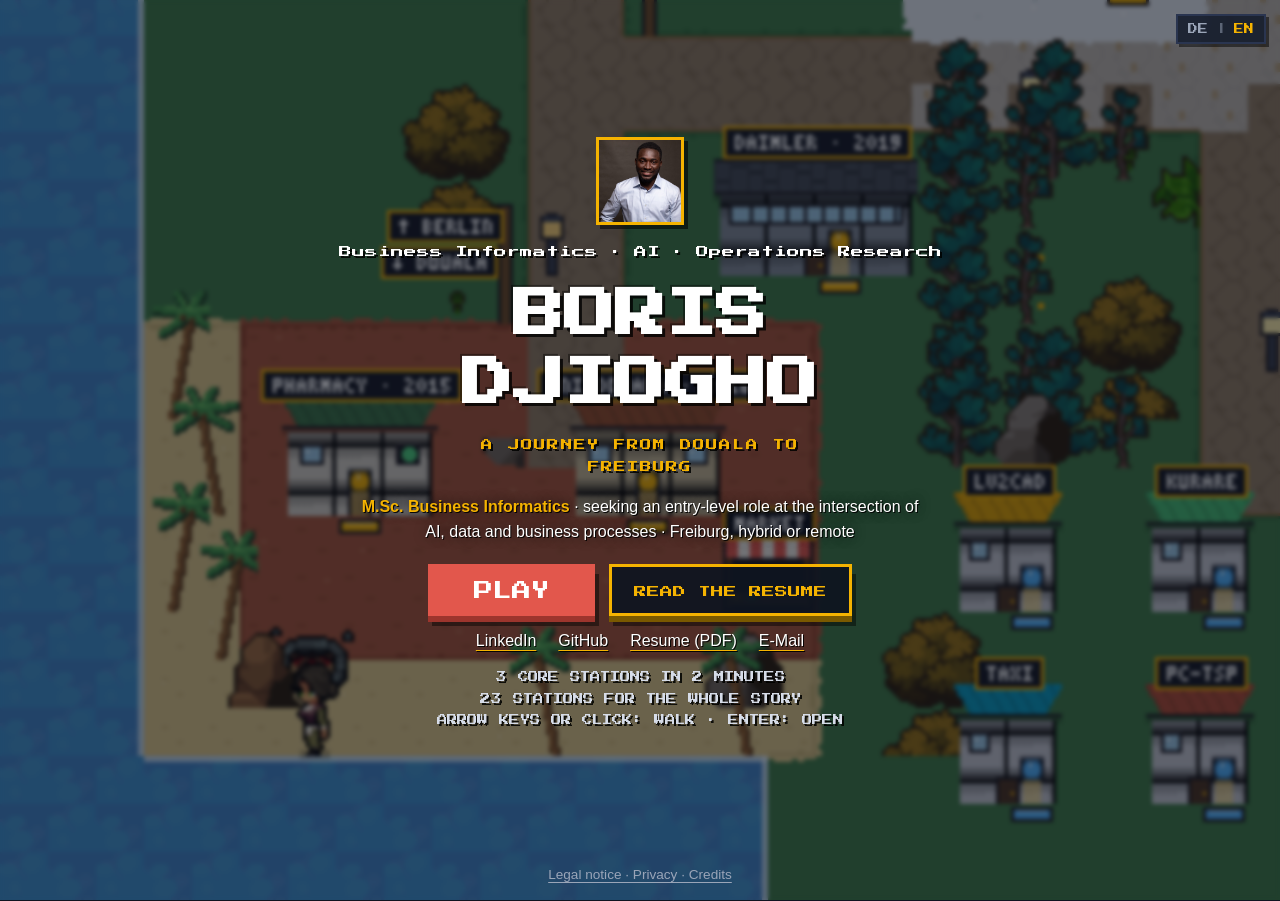
==== commit 67699e40: "Spielwelt ueberarbeitet: Prompt statt Auslöser, Tap-to-walk, Zonen und Gebäudetypen, Übersichtskarte" ====
--- a/index.html
+++ b/index.html
@@ -2,176 +2,394 @@
 <html lang="de">
 <head>
 <meta charset="UTF-8">
-<meta name="viewport" content="width=device-width, initial-scale=1.0, user-scalable=no">
-<title>Boris Djiogho – Portfolio-Spielwelt</title>
-<meta name="description" content="Das Portfolio von Boris Morgan Djiogho Keou als erkundbare Pixel-Welt: von Douala über Clausthal bis Freiburg.">
-<link rel="preconnect" href="https://fonts.googleapis.com">
-<link rel="preconnect" href="https://fonts.gstatic.com" crossorigin>
-<link href="https://fonts.googleapis.com/css2?family=Press+Start+2P&display=swap" rel="stylesheet">
-<link rel="icon" href="data:image/svg+xml,<svg xmlns='http://www.w3.org/2000/svg' viewBox='0 0 100 100'><rect width='100' height='100' fill='%23f5b301'/><text x='50' y='72' font-size='60' text-anchor='middle' font-family='monospace' fill='%230f1420'>B</text></svg>">
+<meta name="viewport" content="width=device-width, initial-scale=1.0, viewport-fit=cover">
+<title>Boris Djiogho · Wirtschaftsinformatiker (M.Sc.) · Portfolio-Spielwelt</title>
+<meta name="description" content="Das Portfolio von Boris Morgan Djiogho Keou, Wirtschaftsinformatiker (M.Sc.) in Freiburg, als erkundbare Pixel-Welt: von Douala über Berlin und den Oberharz bis Freiburg. Projekte, Werdegang, Engagement und Kontakt.">
+<link rel="canonical" href="https://boris-djiogho.github.io/">
+<link rel="alternate" hreflang="de" href="https://boris-djiogho.github.io/portfolio-de.html">
+<link rel="alternate" hreflang="en" href="https://boris-djiogho.github.io/portfolio-en.html">
+<link rel="alternate" hreflang="x-default" href="https://boris-djiogho.github.io/">
+<meta property="og:type" content="website">
+<meta property="og:url" content="https://boris-djiogho.github.io/">
+<meta property="og:title" content="Boris Djiogho · Wirtschaftsinformatiker (M.Sc.) · Portfolio-Spielwelt">
+<meta property="og:description" content="Portfolio als erkundbare Pixel-Welt: von Douala über Berlin und den Oberharz bis Freiburg. Projekte, Werdegang, Engagement und Kontakt.">
+<meta property="og:image" content="https://boris-djiogho.github.io/assets/og.png">
+<meta property="og:image:width" content="1200">
+<meta property="og:image:height" content="630">
+<meta property="og:locale" content="de_DE">
+<meta property="og:locale:alternate" content="en_US">
+<meta name="twitter:card" content="summary_large_image">
+<meta name="twitter:title" content="Boris Djiogho · Wirtschaftsinformatiker (M.Sc.) · Portfolio-Spielwelt">
+<meta name="twitter:description" content="Portfolio als erkundbare Pixel-Welt: von Douala über Berlin und den Oberharz bis Freiburg.">
+<meta name="twitter:image" content="https://boris-djiogho.github.io/assets/og.png">
+<meta name="theme-color" content="#0f1420">
+<link rel="icon" href="favicon.ico" sizes="any">
+<link rel="apple-touch-icon" href="apple-touch-icon.png">
+<link rel="preload" href="assets/fonts/press-start-2p-400-latin.woff2" as="font" type="font/woff2" crossorigin>
+<link rel="stylesheet" href="assets/fonts/fonts.css">
+<link rel="preload" href="assets/spiel/atlas.png" as="image">
+<script type="application/ld+json">
+{
+  "@context": "https://schema.org",
+  "@type": "Person",
+  "name": "Boris Morgan Djiogho Keou",
+  "alternateName": "Boris Djiogho",
+  "jobTitle": "Wirtschaftsinformatiker (M.Sc.)",
+  "url": "https://boris-djiogho.github.io/",
+  "image": "https://boris-djiogho.github.io/assets/boris.jpg",
+  "address": { "@type": "PostalAddress", "addressLocality": "Freiburg im Breisgau", "addressCountry": "DE" },
+  "alumniOf": { "@type": "CollegeOrUniversity", "name": "TU Clausthal" },
+  "knowsLanguage": ["fr", "de", "en"],
+  "sameAs": [
+    "https://www.linkedin.com/in/boris-morgan-djiogho-9a6396157/",
+    "https://github.com/Boris-djiogho"
+  ]
+}
+</script>
+<!-- Optionaler, cookieloser Besuchszähler (z. B. GoatCounter). Zum Aktivieren die Zeile einkommentieren
+     und den eigenen Code eintragen; ohne diese Variable wird nichts gesendet.
+<script>window.BD_ZAEHLER = "https://DEIN-CODE.goatcounter.com/count";</script> -->
 <style>
 :root{
   --bg:#0f1420; --karte:#171e2e; --text:#e8ecf4; --gedimmt:#9aa5b8;
-  --akzent:#f5b301; --gruen:#4cd07d; --linie:#2a3550;
+  --akzent:#f5b301; --gruen:#4cd07d; --blau:#4fb3ff; --rot:#e2574c; --linie:#2a3550;
   --pixel:"Press Start 2P", monospace;
+  --system:-apple-system,BlinkMacSystemFont,"Segoe UI",Roboto,Arial,sans-serif;
+  --oben:env(safe-area-inset-top,0px); --unten:env(safe-area-inset-bottom,0px);
+  --links:env(safe-area-inset-left,0px); --rechts:env(safe-area-inset-right,0px);
 }
 *{margin:0;padding:0;box-sizing:border-box;}
-html,body{height:100%;overflow:hidden;background:var(--bg);color:var(--text);
-  font-family:-apple-system,BlinkMacSystemFont,"Segoe UI",Roboto,Arial,sans-serif;}
-canvas{display:block;image-rendering:pixelated;}
+[hidden]{display:none !important;}
+html,body{height:100%;overflow:hidden;overscroll-behavior:none;background:var(--bg);color:var(--text);font-family:var(--system);}
+canvas#spiel{display:block;image-rendering:pixelated;touch-action:none;outline:none !important;}
+.sr-only{position:absolute;width:1px;height:1px;overflow:hidden;clip:rect(0 0 0 0);clip-path:inset(50%);white-space:nowrap;}
+.sr-only:focus-within{position:fixed;inset:auto 16px 16px 16px;width:auto;height:auto;overflow:auto;clip:auto;clip-path:none;white-space:normal;
+  background:#0f1420;color:var(--text);padding:14px 16px;z-index:45;border:2px solid var(--akzent);font-size:.95rem;line-height:1.5;}
+.sr-only:focus-within a{color:var(--akzent);}
+kbd{font-family:var(--pixel);font-size:.6rem;color:var(--akzent);}
+.touch .nur-tastatur{display:none !important;}
+html:not(.touch) .nur-touch{display:none !important;}
+button{font:inherit;color:inherit;}
 
 /* ===== Titel-Overlay ===== */
 #titel{
   position:fixed;inset:0;z-index:30;display:flex;flex-direction:column;
-  align-items:center;justify-content:center;gap:26px;text-align:center;
-  background:rgba(10,14,24,0.35);transition:opacity .6s ease;
+  align-items:center;justify-content:flex-start;text-align:center;
+  padding:calc(24px + var(--oben)) 16px calc(12px + var(--unten));overflow:auto;
+  background:rgba(10,14,24,0.55);backdrop-filter:blur(2px);-webkit-backdrop-filter:blur(2px);
+  transition:opacity .5s ease;
 }
 #titel.aus{opacity:0;pointer-events:none;}
-.titel-sub{font-family:var(--pixel);font-size:clamp(0.55rem,1.6vw,0.8rem);
-  color:#fff;text-shadow:2px 2px 0 rgba(0,0,0,0.8);line-height:1.9;}
-.titel-name{font-family:var(--pixel);font-size:clamp(1.6rem,6vw,3.2rem);color:#fff;
-  line-height:1.35;text-shadow:3px 3px 0 rgba(0,0,0,0.75), -2px -2px 0 rgba(0,0,0,0.4);}
-.titel-tag{font-family:var(--pixel);font-size:clamp(0.5rem,1.4vw,0.7rem);color:var(--akzent);
-  letter-spacing:0.2em;text-shadow:2px 2px 0 rgba(0,0,0,0.8);}
+.titel-kasten{width:100%;max-width:680px;display:flex;flex-direction:column;align-items:center;gap:16px;margin:auto 0;}
+.titel-portraet{width:88px;height:88px;object-fit:cover;border:3px solid var(--akzent);
+  box-shadow:4px 4px 0 rgba(0,0,0,0.55);background:#222;}
+.titel-sub{font-family:var(--pixel);font-size:clamp(0.6rem,1.5vw,0.78rem);color:#fff;
+  text-shadow:2px 2px 0 rgba(0,0,0,0.85);line-height:1.9;}
+.titel-name{font-family:var(--pixel);font-size:clamp(1.7rem,6vw,3.2rem);color:#fff;
+  line-height:1.35;text-shadow:3px 3px 0 rgba(0,0,0,0.8), -2px -2px 0 rgba(0,0,0,0.4);}
+.titel-tag{font-family:var(--pixel);font-size:clamp(0.55rem,1.4vw,0.72rem);color:var(--akzent);
+  letter-spacing:0.18em;line-height:1.9;text-shadow:2px 2px 0 rgba(0,0,0,0.85);max-width:30ch;}
+.titel-profil{font-size:clamp(0.98rem,1.25vw,1.12rem);line-height:1.55;color:#fff;
+  text-shadow:1px 1px 0 rgba(0,0,0,0.9), 0 0 12px rgba(0,0,0,0.6);max-width:36rem;}
+.titel-profil b{color:var(--akzent);}
+.titel-knoepfe{display:flex;flex-wrap:wrap;justify-content:center;gap:14px;margin-top:4px;}
 #playBtn{
-  font-family:var(--pixel);font-size:clamp(0.9rem,2.4vw,1.3rem);
-  color:#fff;background:#e2574c;border:none;cursor:pointer;
-  padding:18px 54px 15px;box-shadow:0 6px 0 #9c352d, 4px 10px 0 rgba(0,0,0,0.45);
+  font-family:var(--pixel);font-size:clamp(0.9rem,2.2vw,1.2rem);
+  color:#fff;background:var(--rot);border:none;cursor:pointer;
+  padding:18px 46px 15px;box-shadow:0 6px 0 #9c352d, 4px 10px 0 rgba(0,0,0,0.45);
   transition:transform .08s ease, box-shadow .08s ease;
 }
-#playBtn:hover{transform:translateY(3px);box-shadow:0 3px 0 #9c352d, 3px 6px 0 rgba(0,0,0,0.45);}
-.titel-escape{font-family:var(--pixel);font-size:0.6rem;color:#fff;
-  text-shadow:2px 2px 0 rgba(0,0,0,0.8);margin-top:8px;}
-.titel-escape a{color:var(--akzent);}
-#sprachBtn{
-  position:absolute;top:16px;right:16px;
-  font-family:var(--pixel);font-size:0.7rem;color:var(--text);
-  background:rgba(23,30,46,0.9);border:2px solid var(--linie);cursor:pointer;
-  padding:10px 14px 8px;box-shadow:3px 3px 0 rgba(0,0,0,0.5);
-}
-#sprachBtn:hover{border-color:var(--akzent);color:var(--akzent);}
+#playBtn:hover,#playBtn:focus-visible{transform:translateY(3px);box-shadow:0 3px 0 #9c352d, 3px 6px 0 rgba(0,0,0,0.45);outline:none;}
+.knopf-sekundaer{
+  font-family:var(--pixel);font-size:clamp(0.62rem,1.4vw,0.78rem);line-height:1.5;
+  color:var(--akzent);background:rgba(15,20,32,0.92);border:3px solid var(--akzent);cursor:pointer;
+  padding:15px 22px 12px;text-decoration:none;display:inline-flex;align-items:center;
+  box-shadow:0 6px 0 #7a5900, 4px 10px 0 rgba(0,0,0,0.45);
+  transition:transform .08s ease, box-shadow .08s ease;
+}
+.knopf-sekundaer:hover,.knopf-sekundaer:focus-visible{transform:translateY(3px);box-shadow:0 3px 0 #7a5900, 3px 6px 0 rgba(0,0,0,0.45);outline:none;}
+.titel-links{display:flex;flex-wrap:wrap;justify-content:center;gap:6px 22px;font-size:1rem;}
+.titel-links a{color:#fff;text-decoration:underline;text-decoration-color:var(--akzent);text-underline-offset:4px;
+  text-shadow:1px 1px 0 rgba(0,0,0,0.9);}
+.titel-links a:hover,.titel-links a:focus-visible{color:var(--akzent);}
+.titel-hinweis{font-family:var(--pixel);font-size:clamp(0.6rem,1.1vw,0.66rem);line-height:2;color:#d6dce8;
+  text-shadow:2px 2px 0 rgba(0,0,0,0.85);max-width:48ch;}
+.titel-fuss{flex:0 0 auto;margin-top:18px;text-align:center;font-size:.85rem;display:flex;gap:18px;justify-content:center;flex-wrap:wrap;}
+.titel-fuss button{background:none;border:none;color:var(--gedimmt);cursor:pointer;text-decoration:underline;text-underline-offset:3px;padding:6px 2px;}
+.titel-fuss button:hover,.titel-fuss button:focus-visible{color:var(--akzent);}
+.sprach-toggle{
+  font-family:var(--pixel);font-size:0.62rem;color:var(--gedimmt);cursor:pointer;
+  background:rgba(23,30,46,0.92);border:2px solid var(--linie);padding:9px 10px 7px;
+  box-shadow:3px 3px 0 rgba(0,0,0,0.5);display:inline-flex;gap:8px;align-items:center;line-height:1;
+}
+.sprach-toggle span[data-l].aktiv{color:var(--akzent);}
+.sprach-toggle .sep{opacity:.5;}
+.sprach-toggle:hover,.sprach-toggle:focus-visible{border-color:var(--akzent);outline:none;}
+#sprachBtn{position:absolute;top:calc(14px + var(--oben));right:calc(14px + var(--rechts));}
 
 /* ===== HUD ===== */
-#hud{position:fixed;top:12px;left:12px;z-index:20;display:none;gap:10px;align-items:center;
-  font-family:var(--pixel);font-size:0.6rem;}
-#hud .hud-box{background:rgba(15,20,32,0.92);border:2px solid var(--akzent);
-  padding:10px 14px 8px;color:var(--akzent);font-size:0.68rem;
-  box-shadow:3px 3px 0 rgba(0,0,0,0.5);}
-#hud .hud-box.fertig{color:#141002;background:var(--akzent);
-  animation:pulsieren 1.1s ease-in-out infinite;}
+#hud{position:fixed;top:calc(10px + var(--oben));left:calc(10px + var(--links));right:calc(10px + var(--rechts));
+  z-index:20;display:none;justify-content:space-between;align-items:flex-start;gap:8px;pointer-events:none;}
+#hud.an{display:flex;}
+.hud-links,.hud-rechts{display:flex;flex-wrap:wrap;gap:6px;pointer-events:auto;align-items:flex-start;}
+.hud-rechts{justify-content:flex-end;}
+.hud-box{background:rgba(15,20,32,0.92);border:2px solid var(--akzent);padding:9px 12px 7px;color:var(--akzent);
+  font-family:var(--pixel);font-size:0.66rem;line-height:1;box-shadow:3px 3px 0 rgba(0,0,0,0.5);}
+.hud-box.bump{animation:bump .35s ease;}
+.hud-box.fertig{color:#141002;background:var(--akzent);animation:pulsieren 1.1s ease-in-out infinite;}
+.hud-balken{display:flex;gap:2px;margin-top:7px;height:5px;}
+.hud-balken span{display:block;height:100%;background:#2a3550;flex:1 1 auto;position:relative;overflow:hidden;}
+.hud-balken span i{position:absolute;left:0;top:0;bottom:0;width:var(--anteil,0%);}
+.hud-balken .weg i{background:var(--akzent);} .hud-balken .projekte i{background:var(--blau);}
+.hud-balken .engagement i{background:var(--gruen);} .hud-balken .extra i{background:var(--rot);}
+.hud-btn{font-family:var(--pixel);font-size:0.6rem;line-height:1;color:var(--text);cursor:pointer;
+  background:rgba(15,20,32,0.88);border:2px solid var(--linie);padding:10px 11px 8px;text-decoration:none;
+  display:inline-flex;align-items:center;gap:6px;min-height:34px;}
+.hud-btn:hover,.hud-btn:focus-visible{border-color:var(--akzent);color:var(--akzent);outline:none;}
+.hud-btn kbd{opacity:.65;}
+.hud-btn.an{border-color:var(--akzent);color:var(--akzent);}
 @keyframes pulsieren{0%,100%{transform:scale(1);}50%{transform:scale(1.07);}}
-#hilfe{position:fixed;bottom:12px;left:50%;transform:translateX(-50%);z-index:20;display:none;
-  font-family:var(--pixel);font-size:0.55rem;color:#fff;text-shadow:2px 2px 0 rgba(0,0,0,0.8);
-  background:rgba(15,20,32,0.6);padding:8px 14px 6px;border:2px solid var(--linie);}
-#klassischLink{position:fixed;top:12px;right:12px;z-index:20;display:none;
-  font-family:var(--pixel);font-size:0.55rem;color:var(--text);text-decoration:none;
-  background:rgba(15,20,32,0.85);border:2px solid var(--linie);padding:8px 12px 6px;}
-#klassischLink:hover{border-color:var(--akzent);color:var(--akzent);}
-#sprachBtnSpiel{position:fixed;top:50px;right:12px;z-index:20;display:none;
-  font-family:var(--pixel);font-size:0.55rem;color:var(--text);cursor:pointer;
-  background:rgba(15,20,32,0.85);border:2px solid var(--linie);padding:8px 12px 6px;}
-#sprachBtnSpiel:hover{border-color:var(--akzent);color:var(--akzent);}
+@keyframes bump{0%{transform:scale(1);}40%{transform:scale(1.15);}100%{transform:scale(1);}}
+#hilfe{position:fixed;bottom:calc(10px + var(--unten));left:50%;transform:translateX(-50%);z-index:20;display:none;
+  font-family:var(--pixel);font-size:0.6rem;line-height:1.7;color:#fff;text-shadow:2px 2px 0 rgba(0,0,0,0.8);
+  background:rgba(15,20,32,0.7);padding:7px 14px 5px;border:2px solid var(--linie);white-space:nowrap;}
+#hilfe.an{display:block;}
+@media (max-width:699px){
+  #hud{flex-direction:column;align-items:stretch;}
+  .hud-rechts{justify-content:flex-start;}
+  .hud-box{font-size:0.6rem;padding:8px 10px 6px;}
+  .hud-btn{font-size:0.6rem;padding:8px 8px 6px;min-height:34px;}
+  #hilfe{font-size:0.6rem;white-space:normal;text-align:center;max-width:calc(100vw - 32px);}
+}
+.touch #hilfe{display:none !important;}
+
+/* ===== Prompt über der Figur, Toast, Ortsbanner ===== */
+#prompt{position:fixed;left:0;top:0;z-index:22;display:none;transform:translate(-50%,-100%);
+  background:rgba(15,20,32,0.95);border:2px solid var(--akzent);color:#fff;padding:7px 11px 6px;
+  font-size:.92rem;line-height:1.2;white-space:nowrap;box-shadow:3px 3px 0 rgba(0,0,0,0.5);cursor:pointer;
+  max-width:calc(100vw - 24px);text-overflow:ellipsis;overflow:hidden;}
+#prompt.an{display:block;}
+#prompt kbd,#prompt .tipp{font-family:var(--pixel);font-size:.6rem;color:var(--akzent);margin-left:8px;
+  animation:blinken 1.2s steps(2) 8;}
+#prompt .tipp{display:none;} .touch #prompt kbd{display:none;} .touch #prompt .tipp{display:inline;}
+#toast{position:fixed;left:50%;bottom:calc(58px + var(--unten));transform:translateX(-50%) translateY(8px);z-index:23;
+  background:rgba(15,20,32,0.95);border:2px solid var(--akzent);color:#fff;padding:12px 16px 11px;
+  font-size:.95rem;line-height:1.4;max-width:min(520px,calc(100vw - 32px));text-align:center;
+  box-shadow:4px 4px 0 rgba(0,0,0,0.5);opacity:0;pointer-events:none;transition:opacity .2s, transform .2s;}
+#toast.an{opacity:1;transform:translateX(-50%) translateY(0);pointer-events:auto;}
+#toast a{color:var(--akzent);}
+.touch #toast{bottom:auto;top:calc(130px + var(--oben));}
+#ortBanner{position:fixed;left:50%;top:22%;transform:translateX(-50%);z-index:21;text-align:center;pointer-events:none;
+  opacity:0;transition:opacity .35s ease;}
+#ortBanner.an{opacity:1;}
+#ortBanner .ort-name{font-family:var(--pixel);font-size:clamp(1rem,3.4vw,1.8rem);color:#fff;
+  text-shadow:3px 3px 0 rgba(0,0,0,0.85);letter-spacing:.06em;}
+#ortBanner .ort-sub{font-family:var(--pixel);font-size:clamp(.5rem,1.3vw,.7rem);color:var(--akzent);margin-top:12px;
+  text-shadow:2px 2px 0 rgba(0,0,0,0.85);line-height:1.8;}
 
 /* ===== Stations-Karte (Modal) ===== */
-#modal{position:fixed;inset:0;z-index:40;display:none;align-items:center;justify-content:center;
-  background:rgba(5,8,15,0.7);padding:18px;}
-#modal.an{display:flex;}
+#modal{position:fixed;inset:0;z-index:40;display:flex;align-items:center;justify-content:center;
+  background:rgba(5,8,15,0.7);padding:18px;opacity:0;transition:opacity .15s ease;}
+#modal.sichtbar{opacity:1;}
 .modal-karte{
   background:var(--karte);border:3px solid var(--akzent);max-width:560px;width:100%;
-  max-height:82vh;overflow-y:auto;padding:26px 28px;box-shadow:8px 8px 0 rgba(0,0,0,0.5);
-}
-.modal-karte.gruen{border-color:var(--gruen);}
-.modal-ort{font-family:var(--pixel);font-size:0.55rem;color:var(--gedimmt);
-  text-transform:uppercase;letter-spacing:0.12em;margin-bottom:10px;}
-.modal-karte h2{font-family:var(--pixel);font-size:0.95rem;line-height:1.7;
-  color:var(--akzent);margin-bottom:14px;}
-.modal-karte.gruen h2{color:var(--gruen);}
+  max-height:min(82vh,82dvh);overflow-y:auto;padding:26px 28px;box-shadow:8px 8px 0 rgba(0,0,0,0.5);
+  transform:translateY(8px);transition:transform .15s ease;
+}
+#modal.sichtbar .modal-karte{transform:translateY(0);}
+.modal-karte.gruen{border-color:var(--gruen);} .modal-karte.blau{border-color:var(--blau);} .modal-karte.rot{border-color:var(--rot);}
+.modal-ort{font-family:var(--pixel);font-size:0.6rem;color:var(--gedimmt);
+  text-transform:uppercase;letter-spacing:0.12em;margin-bottom:10px;line-height:1.7;}
+.modal-karte h2{font-family:var(--pixel);font-size:0.95rem;line-height:1.7;color:var(--akzent);margin-bottom:14px;}
+.modal-karte.gruen h2{color:var(--gruen);} .modal-karte.blau h2{color:var(--blau);} .modal-karte.rot h2{color:var(--rot);}
 .modal-karte p{color:var(--text);font-size:0.98rem;line-height:1.65;margin-bottom:12px;}
+.modal-karte p.fakt{font-size:.9rem;color:#cfd6e2;border-left:3px solid var(--linie);padding-left:10px;}
+.modal-karte p.steckbrief{background:rgba(245,179,1,0.08);border:1px solid rgba(245,179,1,0.35);padding:10px 12px;}
 .modal-karte a{color:var(--akzent);}
+.modal-karte h3{font-family:var(--pixel);font-size:.62rem;color:var(--gedimmt);margin:16px 0 8px;line-height:1.7;}
 .modal-schliessen{
-  font-family:var(--pixel);font-size:0.65rem;margin-top:8px;cursor:pointer;
-  background:var(--akzent);color:#141002;border:none;padding:12px 20px 10px;
+  font-family:var(--pixel);font-size:0.68rem;margin-top:8px;cursor:pointer;
+  background:var(--akzent);color:#141002;border:none;padding:13px 20px 11px;
   box-shadow:4px 4px 0 rgba(0,0,0,0.5);
 }
-.modal-schliessen:hover{transform:translate(2px,2px);box-shadow:2px 2px 0 rgba(0,0,0,0.5);}
+.modal-schliessen kbd{color:#141002;opacity:.6;margin-left:6px;}
+.modal-schliessen:hover,.modal-schliessen:focus-visible{transform:translate(2px,2px);box-shadow:2px 2px 0 rgba(0,0,0,0.5);outline:2px solid #fff;}
 
 /* ===== NPC-Dialog (RPG-Textbox) ===== */
 #npcDialog{
-  position:fixed; left:50%; bottom:70px; transform:translateX(-50%) translateY(12px);
-  z-index:25; width:min(560px, calc(100vw - 32px));
-  background:rgba(15,20,32,0.96);
-  border:3px solid var(--akzent);
-  box-shadow:6px 6px 0 rgba(0,0,0,0.5);
-  padding:16px 20px 14px;
-  opacity:0; pointer-events:none;
-  transition:opacity .18s ease, transform .18s ease;
-}
-#npcDialog.an{ opacity:1; transform:translateX(-50%) translateY(0); }
-#npcName{
-  font-family:var(--pixel); font-size:0.62rem; color:var(--akzent);
-  text-transform:uppercase; letter-spacing:0.1em;
-  display:inline-block; margin-bottom:8px;
-  background:rgba(245,179,1,0.12); border:1px solid rgba(245,179,1,0.4);
-  padding:5px 10px 3px;
-}
-#npcText{ color:var(--text); font-size:0.98rem; line-height:1.55; }
-.npc-hinweis{
-  position:absolute; right:12px; bottom:8px;
-  font-family:var(--pixel); font-size:0.5rem; color:var(--gedimmt);
-  animation:blinken 1.2s steps(2) infinite;
-}
-@keyframes blinken{ 50%{ opacity:0.25; } }
-
-/* ===== Mobile D-Pad ===== */
-#dpad{position:fixed;bottom:18px;left:18px;z-index:20;display:none;
-  grid-template-columns:repeat(3,54px);grid-template-rows:repeat(3,54px);gap:4px;opacity:0.85;}
-#dpad button{font-family:var(--pixel);font-size:1rem;color:var(--text);
-  background:rgba(23,30,46,0.9);border:2px solid var(--linie);cursor:pointer;}
-#dpad button:active{background:var(--akzent);color:#141002;}
-@media (pointer:coarse){ #dpad.an{display:grid;} #hilfe{display:none !important;} }
+  position:fixed;left:50%;bottom:calc(70px + var(--unten));transform:translateX(-50%) translateY(12px);
+  z-index:25;width:min(560px,calc(100vw - 32px));
+  background:rgba(15,20,32,0.96);border:3px solid var(--akzent);box-shadow:6px 6px 0 rgba(0,0,0,0.5);
+  padding:16px 44px 16px 20px;opacity:0;pointer-events:none;transition:opacity .18s ease, transform .18s ease;
+}
+#npcDialog.an{opacity:1;transform:translateX(-50%) translateY(0);pointer-events:auto;}
+#npcName{font-family:var(--pixel);font-size:0.6rem;color:var(--akzent);text-transform:uppercase;letter-spacing:0.1em;
+  display:inline-block;margin-bottom:8px;background:rgba(245,179,1,0.12);border:1px solid rgba(245,179,1,0.4);padding:5px 10px 3px;line-height:1.5;}
+#npcText{color:var(--text);font-size:0.98rem;line-height:1.55;}
+.npc-hinweis{position:absolute;right:12px;bottom:8px;font-family:var(--pixel);font-size:0.6rem;color:var(--gedimmt);
+  animation:blinken 1.2s steps(2) 8;}
+#npcZu{position:absolute;right:8px;top:8px;width:28px;height:28px;background:none;border:2px solid var(--linie);
+  color:var(--gedimmt);cursor:pointer;font-size:1rem;line-height:1;}
+#npcZu:hover,#npcZu:focus-visible{border-color:var(--akzent);color:var(--akzent);outline:none;}
+@keyframes blinken{50%{opacity:0.25;}}
+.touch #npcDialog{bottom:calc(18px + 170px + 16px + var(--unten));}
+@media (orientation:landscape) and (max-height:500px){
+  .touch #npcDialog{left:auto;right:calc(90px + var(--rechts));transform:none;bottom:calc(14px + var(--unten));width:min(440px,calc(100vw - 300px));}
+  .touch #npcDialog.an{transform:none;}
+  .touch #toast{top:calc(58px + var(--oben));bottom:auto;}
+}
+
+/* ===== Mobile Steuerung ===== */
+#dpad{position:fixed;bottom:calc(18px + var(--unten));left:calc(18px + var(--links));z-index:20;display:none;
+  grid-template-columns:repeat(3,54px);grid-template-rows:repeat(3,54px);gap:4px;opacity:0.85;touch-action:none;
+  -webkit-user-select:none;user-select:none;}
+#dpad button{font-family:var(--pixel);font-size:1rem;color:var(--text);background:rgba(23,30,46,0.9);
+  border:2px solid var(--linie);cursor:pointer;touch-action:none;-webkit-tap-highlight-color:transparent;}
+#dpad button:active,#dpad button.gedrueckt{background:var(--akzent);color:#141002;}
+#aktionBtn{position:fixed;bottom:calc(26px + var(--unten));right:calc(22px + var(--rechts));z-index:20;display:none;
+  width:66px;height:66px;font-family:var(--pixel);font-size:1rem;color:#141002;background:var(--akzent);
+  border:3px solid #141002;box-shadow:0 5px 0 #7a5900;cursor:pointer;opacity:.9;touch-action:none;
+  -webkit-user-select:none;user-select:none;-webkit-tap-highlight-color:transparent;}
+#aktionBtn:active{transform:translateY(3px);box-shadow:0 2px 0 #7a5900;}
+.touch #dpad.an{display:grid;} .touch #aktionBtn.an{display:block;}
+@media (orientation:landscape) and (max-height:500px){
+  #dpad{grid-template-columns:repeat(3,42px);grid-template-rows:repeat(3,42px);bottom:calc(12px + var(--unten));left:calc(12px + var(--links));}
+  #dpad button{font-size:.8rem;}
+  #aktionBtn{width:56px;height:56px;bottom:calc(16px + var(--unten));right:calc(16px + var(--rechts));}
+}
+
+/* ===== Übersichtskarte ===== */
+#karte{position:fixed;inset:0;z-index:35;display:flex;align-items:center;justify-content:center;background:rgba(5,8,15,0.75);padding:14px;}
+.karte-kasten{background:var(--karte);border:3px solid var(--akzent);box-shadow:8px 8px 0 rgba(0,0,0,0.5);
+  padding:18px 20px 16px;width:min(920px,100%);max-height:min(92vh,92dvh);overflow:auto;
+  display:grid;grid-template-columns:minmax(0,1.4fr) minmax(220px,1fr);gap:18px 22px;}
+.karte-kasten h2{font-family:var(--pixel);font-size:.8rem;color:var(--akzent);grid-column:1/-1;line-height:1.6;display:flex;justify-content:space-between;align-items:center;gap:10px;flex-wrap:wrap;}
+#karteCanvas{width:100%;aspect-ratio:48/34;image-rendering:pixelated;border:2px solid var(--linie);background:#0b1020;display:block;}
+.karte-liste{font-size:.92rem;line-height:1.5;}
+.karte-liste h3{font-family:var(--pixel);font-size:.58rem;margin:10px 0 6px;line-height:1.7;}
+.karte-liste h3.weg{color:var(--akzent);} .karte-liste h3.projekte{color:var(--blau);}
+.karte-liste h3.engagement{color:var(--gruen);} .karte-liste h3.extra{color:var(--rot);}
+.karte-liste ul{list-style:none;padding:0;} .karte-liste li{color:var(--gedimmt);} .karte-liste li.offen{color:var(--text);}
+.karte-liste li.offen::before{content:"○ ";color:var(--akzent);} .karte-liste li:not(.offen)::before{content:"● ";color:#5a6579;}
+.karte-legende{font-size:.82rem;color:var(--gedimmt);grid-column:1;}
+.karte-knoepfe{grid-column:1/-1;display:flex;flex-wrap:wrap;gap:10px;margin-top:4px;}
+.karte-knoepfe .hud-btn{font-size:.6rem;}
+@media (max-width:699px){.karte-kasten{grid-template-columns:1fr;} .karte-legende{grid-column:1;}}
+
+@media (prefers-reduced-motion: reduce){
+  .hud-box.fertig,#prompt kbd,#prompt .tipp,.npc-hinweis{animation:none;}
+  #titel,#modal,.modal-karte,#toast,#npcDialog,#ortBanner{transition:none;}
+}
 </style>
 </head>
 <body>
 
-<canvas id="spiel"></canvas>
+<canvas id="spiel" tabindex="-1" role="img" aria-label="Spielwelt: eine Pixel-Karte von Douala über Berlin und den Oberharz nach Freiburg. Mit den Pfeiltasten läuft man zu den Stationen; ENTER öffnet die Karte einer Station. Der Inhalt aller Stationen steht auch in der Zeitungsausgabe."></canvas>
 
 <div id="titel">
-  <button id="sprachBtn" title="Sprache wechseln / switch language">EN</button>
-  <p class="titel-sub" id="titelSub">Wirtschaftsinformatik · KI · Operations Research<br>Portfolio</p>
-  <h1 class="titel-name">BORIS<br>DJIOGHO</h1>
-  <p class="titel-tag" id="titelTag">EINE REISE VON DOUALA NACH FREIBURG</p>
-  <button id="playBtn">PLAY</button>
-  <p class="titel-escape" id="titelEscape">Keine Zeit zu erkunden? <a href="portfolio-de.html">Klassisches Portfolio →</a></p>
-</div>
+  <button id="sprachBtn" class="sprach-toggle" type="button" aria-label="Sprache wählen / choose language"><span data-l="de">DE</span><span class="sep">|</span><span data-l="en">EN</span></button>
+  <div class="titel-kasten">
+    <img class="titel-portraet" src="assets/boris.jpg" alt="Porträt von Boris Djiogho" width="88" height="88">
+    <p class="titel-sub" id="titelSub">Wirtschaftsinformatik · KI · Operations Research</p>
+    <h1 class="titel-name">BORIS<br>DJIOGHO</h1>
+    <p class="titel-tag" id="titelTag">EINE REISE VON DOUALA NACH FREIBURG</p>
+    <p class="titel-profil" id="titelProfil"><b>M.Sc. Wirtschaftsinformatik</b> · Berufseinstieg an der Schnittstelle von KI, Daten und Geschäftsprozessen · Freiburg, hybrid oder remote</p>
+    <div class="titel-knoepfe">
+      <button id="playBtn" type="button">PLAY</button>
+      <a class="knopf-sekundaer" id="lebenslaufBtn" href="portfolio-de.html?direkt=1">LEBENSLAUF LESEN</a>
+    </div>
+    <p class="titel-links" id="titelLinks">
+      <a href="https://www.linkedin.com/in/boris-morgan-djiogho-9a6396157/" target="_blank" rel="noopener">LinkedIn</a>
+      <a href="https://github.com/Boris-djiogho" target="_blank" rel="noopener">GitHub</a>
+      <a href="cv/Lebenslauf_Boris_Djiogho.pdf" target="_blank" rel="noopener" id="titelPdf">Lebenslauf (PDF)</a>
+      <a href="mailto:djioghomorgan@yahoo.com">E-Mail</a>
+    </p>
+    <p class="titel-hinweis" id="titelHinweis">3 KERNSTATIONEN IN 2 MINUTEN<br>23 STATIONEN FÜR DIE GANZE GESCHICHTE<br>PFEILTASTEN ODER KLICK: LAUFEN · ENTER: ÖFFNEN</p>
+  </div>
+  <p class="titel-fuss"><button type="button" id="neuStartBtn" hidden>Neu starten</button><button type="button" id="impressumBtn">Impressum · Datenschutz · Credits</button></p>
+</div>
+
+<section id="kurzprofil" class="sr-only" lang="de">
+  <h1>Boris Morgan Djiogho Keou</h1>
+  <p>Wirtschaftsinformatiker (M.Sc., TU Clausthal) in Freiburg im Breisgau. Berufseinstieg an der Schnittstelle von KI, Daten und Geschäftsprozessen. Fast vier Jahre Werkstudent im Bereich Digital Solutions bei Forvis Mazars, Masterarbeit zur Tourenplanung für Elektrofahrzeuge (MILP mit Gurobi und ALNS-Metaheuristik), Projekte mit LLM-Pipelines, FastAPI, Spring Boot und Streamlit. Französisch (Muttersprache), Deutsch und Englisch.</p>
+  <p>Diese Startseite ist eine erkundbare Pixel-Spielwelt. Alle Inhalte gibt es auch als klassische Ansicht:</p>
+  <ul>
+    <li><a href="portfolio-de.html?direkt=1">Klassische Ansicht (Deutsch)</a></li>
+    <li><a href="portfolio-en.html?direkt=1">Classic view (English)</a></li>
+    <li><a href="cv/Lebenslauf_Boris_Djiogho.pdf">Lebenslauf (PDF)</a></li>
+    <li><a href="https://www.linkedin.com/in/boris-morgan-djiogho-9a6396157/">LinkedIn</a></li>
+    <li><a href="https://github.com/Boris-djiogho">GitHub</a></li>
+  </ul>
+  <p>Projekte: <a href="https://github.com/Boris-djiogho/lv2cad">LV2CAD</a>, <a href="https://github.com/Boris-djiogho/kurare-healthhack-2026">Kurare</a>, <a href="https://github.com/Boris-djiogho/evrp-spd-thesis">E-Fahrzeug-Tourenplanung (Masterarbeit)</a>, <a href="https://github.com/Boris-djiogho/llm-data-pipeline">LLM-Datenpipeline</a>, <a href="https://github.com/Boris-djiogho/taxi-microservices">Taxi-Simulation</a>, <a href="https://github.com/Boris-djiogho/pctsp-heuristics">PC-TSP-Heuristiken</a>, <a href="https://github.com/Boris-djiogho/jssp-fico-xpress">Job-Shop-Scheduling</a>.</p>
+</section>
+
+<noscript>
+  <div lang="de" style="position:fixed;inset:0;z-index:50;background:#0f1420;color:#e8ecf4;padding:32px 20px;font-family:sans-serif;line-height:1.6;overflow:auto">
+    <h1 style="font-size:1.4rem;margin-bottom:12px">Boris Morgan Djiogho Keou</h1>
+    <p>Wirtschaftsinformatiker (M.Sc.) in Freiburg. Die Spielwelt auf dieser Seite braucht JavaScript. Alle Inhalte gibt es auch ohne:</p>
+    <p style="margin-top:12px"><a style="color:#f5b301" href="portfolio-de.html?direkt=1">Zeitungsausgabe (Deutsch)</a> · <a style="color:#f5b301" href="portfolio-en.html?direkt=1">Newspaper edition (English)</a> · <a style="color:#f5b301" href="cv/Lebenslauf_Boris_Djiogho.pdf">Lebenslauf (PDF)</a></p>
+  </div>
+</noscript>
 
 <div id="hud">
-  <div class="hud-box" id="zaehler">STATIONEN 0 / 21</div>
-</div>
-<a id="klassischLink" href="index.html">Klassische Ansicht</a>
-<button id="sprachBtnSpiel" title="Sprache wechseln / switch language">EN</button>
-<div id="hilfe">Pfeiltasten / WASD: laufen · Stationen betreten öffnet die Karte · ENTER schließt · Sammle alle Stationen!</div>
-
-<div id="dpad">
-  <span></span><button data-r="up">▲</button><span></span>
-  <button data-r="left">◀</button><span></span><button data-r="right">▶</button>
-  <span></span><button data-r="down">▼</button><span></span>
-</div>
-
-<div id="npcDialog">
+  <div class="hud-links">
+    <div class="hud-box" id="zaehler" aria-live="polite">
+      <span id="zaehlerText">STATIONEN 0 / 23</span>
+      <div class="hud-balken" aria-hidden="true"><span class="weg"><i></i></span><span class="projekte"><i></i></span><span class="engagement"><i></i></span><span class="extra"><i></i></span></div>
+    </div>
+  </div>
+  <div class="hud-rechts">
+    <button class="hud-btn" id="karteBtn" type="button"><span id="karteBtnText">KARTE</span><kbd class="nur-tastatur">M</kbd></button>
+    <button class="hud-btn" id="kontaktBtn" type="button"><span id="kontaktBtnText">KONTAKT</span><kbd class="nur-tastatur">C</kbd></button>
+    <button class="hud-btn" id="tonBtn" type="button" aria-pressed="false"><span id="tonBtnText">♪ AUS</span></button>
+    <a class="hud-btn" id="klassischLink" href="portfolio-de.html?direkt=1">ZEITUNG</a>
+    <button id="sprachBtnSpiel" class="sprach-toggle" type="button" aria-label="Sprache wählen / choose language"><span data-l="de">DE</span><span class="sep">|</span><span data-l="en">EN</span></button>
+  </div>
+</div>
+<div id="hilfe">Pfeile / Klick: laufen · ENTER: öffnen · M: Karte · C: Kontakt</div>
+
+<div id="prompt" role="button" tabindex="-1"><span id="promptText"></span><kbd>ENTER</kbd><span class="tipp">ANTIPPEN</span></div>
+<div id="toast" role="status" aria-live="polite"></div>
+<div id="ortBanner" aria-hidden="true"><div class="ort-name" id="ortName"></div><div class="ort-sub" id="ortSub"></div></div>
+
+<div id="dpad" role="group" aria-label="Steuerkreuz">
+  <span></span><button type="button" data-r="up" aria-label="hoch">▲</button><span></span>
+  <button type="button" data-r="left" aria-label="links">◀</button><span></span><button type="button" data-r="right" aria-label="rechts">▶</button>
+  <span></span><button type="button" data-r="down" aria-label="runter">▼</button><span></span>
+</div>
+<button id="aktionBtn" type="button" aria-label="Aktion: Karte öffnen oder sprechen">A</button>
+
+<div id="npcDialog" role="status" aria-live="polite" aria-hidden="true">
   <span id="npcName"></span>
   <p id="npcText"></p>
-  <span class="npc-hinweis">[ENTER]</span>
-</div>
-
-<div id="modal">
+  <span class="npc-hinweis nur-tastatur">[ENTER]</span>
+  <button id="npcZu" type="button" aria-label="Dialog schließen">×</button>
+</div>
+
+<div id="karte" hidden>
+  <div class="karte-kasten" role="dialog" aria-modal="true" aria-labelledby="karteTitel">
+    <h2><span id="karteTitel">ÜBERSICHT</span><span id="karteStand"></span></h2>
+    <canvas id="karteCanvas" width="192" height="136" aria-label="Übersichtskarte der Spielwelt"></canvas>
+    <div class="karte-liste" id="karteListe"></div>
+    <p class="karte-legende" id="karteLegende"></p>
+    <div class="karte-knoepfe">
+      <button class="hud-btn" id="karteZu" type="button"><span id="karteZuText">SCHLIESSEN</span><kbd class="nur-tastatur">M</kbd></button>
+      <button class="hud-btn" id="karteReset" type="button"></button>
+      <button class="hud-btn" id="karteImpressum" type="button"></button>
+    </div>
+  </div>
+</div>
+
+<div id="modal" hidden role="dialog" aria-modal="true" aria-labelledby="modalTitel">
   <div class="modal-karte" id="modalKarte">
     <p class="modal-ort" id="modalOrt"></p>
     <h2 id="modalTitel"></h2>
     <div id="modalText"></div>
-    <button class="modal-schliessen" id="modalZu">WEITER [ENTER]</button>
-  </div>
-</div>
-
+    <button class="modal-schliessen" id="modalZu" type="button"><span id="modalZuText">WEITER</span><kbd class="nur-tastatur">ENTER</kbd></button>
+  </div>
+</div>
+
+<script src="assets/spiel/atlas.js"></script>
 <script src="game.js"></script>
 </body>
 </html>
--- a/assets/fonts/fonts.css
+++ b/assets/fonts/fonts.css
@@ -0,0 +1,253 @@
+/* Selbst gehostete Schriften (SIL Open Font License), ersetzt Google-Fonts-Requests. Siehe LIZENZ.txt */
+/* latin-ext */
+@font-face {
+  font-family: 'IBM Plex Mono';
+  font-style: normal;
+  font-weight: 400;
+  font-display: swap;
+  src: url(ibm-plex-mono-400-latin-ext.woff2) format('woff2');
+  unicode-range: U+0100-02BA, U+02BD-02C5, U+02C7-02CC, U+02CE-02D7, U+02DD-02FF, U+0304, U+0308, U+0329, U+1D00-1DBF, U+1E00-1E9F, U+1EF2-1EFF, U+2020, U+20A0-20AB, U+20AD-20C0, U+2113, U+2C60-2C7F, U+A720-A7FF;
+}
+/* latin */
+@font-face {
+  font-family: 'IBM Plex Mono';
+  font-style: normal;
+  font-weight: 400;
+  font-display: swap;
+  src: url(ibm-plex-mono-400-latin.woff2) format('woff2');
+  unicode-range: U+0000-00FF, U+0131, U+0152-0153, U+02BB-02BC, U+02C6, U+02DA, U+02DC, U+0304, U+0308, U+0329, U+2000-206F, U+20AC, U+2122, U+2191, U+2193, U+2212, U+2215, U+FEFF, U+FFFD;
+}
+/* latin-ext */
+@font-face {
+  font-family: 'IBM Plex Mono';
+  font-style: normal;
+  font-weight: 500;
+  font-display: swap;
+  src: url(ibm-plex-mono-500-latin-ext.woff2) format('woff2');
+  unicode-range: U+0100-02BA, U+02BD-02C5, U+02C7-02CC, U+02CE-02D7, U+02DD-02FF, U+0304, U+0308, U+0329, U+1D00-1DBF, U+1E00-1E9F, U+1EF2-1EFF, U+2020, U+20A0-20AB, U+20AD-20C0, U+2113, U+2C60-2C7F, U+A720-A7FF;
+}
+/* latin */
+@font-face {
+  font-family: 'IBM Plex Mono';
+  font-style: normal;
+  font-weight: 500;
+  font-display: swap;
+  src: url(ibm-plex-mono-500-latin.woff2) format('woff2');
+  unicode-range: U+0000-00FF, U+0131, U+0152-0153, U+02BB-02BC, U+02C6, U+02DA, U+02DC, U+0304, U+0308, U+0329, U+2000-206F, U+20AC, U+2122, U+2191, U+2193, U+2212, U+2215, U+FEFF, U+FFFD;
+}
+/* latin-ext */
+@font-face {
+  font-family: 'IBM Plex Mono';
+  font-style: normal;
+  font-weight: 600;
+  font-display: swap;
+  src: url(ibm-plex-mono-600-latin-ext.woff2) format('woff2');
+  unicode-range: U+0100-02BA, U+02BD-02C5, U+02C7-02CC, U+02CE-02D7, U+02DD-02FF, U+0304, U+0308, U+0329, U+1D00-1DBF, U+1E00-1E9F, U+1EF2-1EFF, U+2020, U+20A0-20AB, U+20AD-20C0, U+2113, U+2C60-2C7F, U+A720-A7FF;
+}
+/* latin */
+@font-face {
+  font-family: 'IBM Plex Mono';
+  font-style: normal;
+  font-weight: 600;
+  font-display: swap;
+  src: url(ibm-plex-mono-600-latin.woff2) format('woff2');
+  unicode-range: U+0000-00FF, U+0131, U+0152-0153, U+02BB-02BC, U+02C6, U+02DA, U+02DC, U+0304, U+0308, U+0329, U+2000-206F, U+20AC, U+2122, U+2191, U+2193, U+2212, U+2215, U+FEFF, U+FFFD;
+}
+/* latin-ext */
+@font-face {
+  font-family: 'Lora';
+  font-style: italic;
+  font-weight: 400;
+  font-display: swap;
+  src: url(lora-400-italic-latin-ext.woff2) format('woff2');
+  unicode-range: U+0100-02BA, U+02BD-02C5, U+02C7-02CC, U+02CE-02D7, U+02DD-02FF, U+0304, U+0308, U+0329, U+1D00-1DBF, U+1E00-1E9F, U+1EF2-1EFF, U+2020, U+20A0-20AB, U+20AD-20C0, U+2113, U+2C60-2C7F, U+A720-A7FF;
+}
+/* latin */
+@font-face {
+  font-family: 'Lora';
+  font-style: italic;
+  font-weight: 400;
+  font-display: swap;
+  src: url(lora-400-italic-latin.woff2) format('woff2');
+  unicode-range: U+0000-00FF, U+0131, U+0152-0153, U+02BB-02BC, U+02C6, U+02DA, U+02DC, U+0304, U+0308, U+0329, U+2000-206F, U+20AC, U+2122, U+2191, U+2193, U+2212, U+2215, U+FEFF, U+FFFD;
+}
+/* latin-ext */
+@font-face {
+  font-family: 'Lora';
+  font-style: italic;
+  font-weight: 500;
+  font-display: swap;
+  src: url(lora-500-italic-latin-ext.woff2) format('woff2');
+  unicode-range: U+0100-02BA, U+02BD-02C5, U+02C7-02CC, U+02CE-02D7, U+02DD-02FF, U+0304, U+0308, U+0329, U+1D00-1DBF, U+1E00-1E9F, U+1EF2-1EFF, U+2020, U+20A0-20AB, U+20AD-20C0, U+2113, U+2C60-2C7F, U+A720-A7FF;
+}
+/* latin */
+@font-face {
+  font-family: 'Lora';
+  font-style: italic;
+  font-weight: 500;
+  font-display: swap;
+  src: url(lora-500-italic-latin.woff2) format('woff2');
+  unicode-range: U+0000-00FF, U+0131, U+0152-0153, U+02BB-02BC, U+02C6, U+02DA, U+02DC, U+0304, U+0308, U+0329, U+2000-206F, U+20AC, U+2122, U+2191, U+2193, U+2212, U+2215, U+FEFF, U+FFFD;
+}
+/* latin-ext */
+@font-face {
+  font-family: 'Lora';
+  font-style: normal;
+  font-weight: 400;
+  font-display: swap;
+  src: url(lora-400-latin-ext.woff2) format('woff2');
+  unicode-range: U+0100-02BA, U+02BD-02C5, U+02C7-02CC, U+02CE-02D7, U+02DD-02FF, U+0304, U+0308, U+0329, U+1D00-1DBF, U+1E00-1E9F, U+1EF2-1EFF, U+2020, U+20A0-20AB, U+20AD-20C0, U+2113, U+2C60-2C7F, U+A720-A7FF;
+}
+/* latin */
+@font-face {
+  font-family: 'Lora';
+  font-style: normal;
+  font-weight: 400;
+  font-display: swap;
+  src: url(lora-400-latin.woff2) format('woff2');
+  unicode-range: U+0000-00FF, U+0131, U+0152-0153, U+02BB-02BC, U+02C6, U+02DA, U+02DC, U+0304, U+0308, U+0329, U+2000-206F, U+20AC, U+2122, U+2191, U+2193, U+2212, U+2215, U+FEFF, U+FFFD;
+}
+/* latin-ext */
+@font-face {
+  font-family: 'Lora';
+  font-style: normal;
+  font-weight: 500;
+  font-display: swap;
+  src: url(lora-500-latin-ext.woff2) format('woff2');
+  unicode-range: U+0100-02BA, U+02BD-02C5, U+02C7-02CC, U+02CE-02D7, U+02DD-02FF, U+0304, U+0308, U+0329, U+1D00-1DBF, U+1E00-1E9F, U+1EF2-1EFF, U+2020, U+20A0-20AB, U+20AD-20C0, U+2113, U+2C60-2C7F, U+A720-A7FF;
+}
+/* latin */
+@font-face {
+  font-family: 'Lora';
+  font-style: normal;
+  font-weight: 500;
+  font-display: swap;
+  src: url(lora-500-latin.woff2) format('woff2');
+  unicode-range: U+0000-00FF, U+0131, U+0152-0153, U+02BB-02BC, U+02C6, U+02DA, U+02DC, U+0304, U+0308, U+0329, U+2000-206F, U+20AC, U+2122, U+2191, U+2193, U+2212, U+2215, U+FEFF, U+FFFD;
+}
+/* latin-ext */
+@font-face {
+  font-family: 'Lora';
+  font-style: normal;
+  font-weight: 600;
+  font-display: swap;
+  src: url(lora-600-latin-ext.woff2) format('woff2');
+  unicode-range: U+0100-02BA, U+02BD-02C5, U+02C7-02CC, U+02CE-02D7, U+02DD-02FF, U+0304, U+0308, U+0329, U+1D00-1DBF, U+1E00-1E9F, U+1EF2-1EFF, U+2020, U+20A0-20AB, U+20AD-20C0, U+2113, U+2C60-2C7F, U+A720-A7FF;
+}
+/* latin */
+@font-face {
+  font-family: 'Lora';
+  font-style: normal;
+  font-weight: 600;
+  font-display: swap;
+  src: url(lora-600-latin.woff2) format('woff2');
+  unicode-range: U+0000-00FF, U+0131, U+0152-0153, U+02BB-02BC, U+02C6, U+02DA, U+02DC, U+0304, U+0308, U+0329, U+2000-206F, U+20AC, U+2122, U+2191, U+2193, U+2212, U+2215, U+FEFF, U+FFFD;
+}
+/* latin-ext */
+@font-face {
+  font-family: 'Playfair Display';
+  font-style: italic;
+  font-weight: 500;
+  font-display: swap;
+  src: url(playfair-display-500-italic-latin-ext.woff2) format('woff2');
+  unicode-range: U+0100-02BA, U+02BD-02C5, U+02C7-02CC, U+02CE-02D7, U+02DD-02FF, U+0304, U+0308, U+0329, U+1D00-1DBF, U+1E00-1E9F, U+1EF2-1EFF, U+2020, U+20A0-20AB, U+20AD-20C0, U+2113, U+2C60-2C7F, U+A720-A7FF;
+}
+/* latin */
+@font-face {
+  font-family: 'Playfair Display';
+  font-style: italic;
+  font-weight: 500;
+  font-display: swap;
+  src: url(playfair-display-500-italic-latin.woff2) format('woff2');
+  unicode-range: U+0000-00FF, U+0131, U+0152-0153, U+02BB-02BC, U+02C6, U+02DA, U+02DC, U+0304, U+0308, U+0329, U+2000-206F, U+20AC, U+2122, U+2191, U+2193, U+2212, U+2215, U+FEFF, U+FFFD;
+}
+/* latin-ext */
+@font-face {
+  font-family: 'Playfair Display';
+  font-style: italic;
+  font-weight: 700;
+  font-display: swap;
+  src: url(playfair-display-700-italic-latin-ext.woff2) format('woff2');
+  unicode-range: U+0100-02BA, U+02BD-02C5, U+02C7-02CC, U+02CE-02D7, U+02DD-02FF, U+0304, U+0308, U+0329, U+1D00-1DBF, U+1E00-1E9F, U+1EF2-1EFF, U+2020, U+20A0-20AB, U+20AD-20C0, U+2113, U+2C60-2C7F, U+A720-A7FF;
+}
+/* latin */
+@font-face {
+  font-family: 'Playfair Display';
+  font-style: italic;
+  font-weight: 700;
+  font-display: swap;
+  src: url(playfair-display-700-italic-latin.woff2) format('woff2');
+  unicode-range: U+0000-00FF, U+0131, U+0152-0153, U+02BB-02BC, U+02C6, U+02DA, U+02DC, U+0304, U+0308, U+0329, U+2000-206F, U+20AC, U+2122, U+2191, U+2193, U+2212, U+2215, U+FEFF, U+FFFD;
+}
+/* latin-ext */
+@font-face {
+  font-family: 'Playfair Display';
+  font-style: normal;
+  font-weight: 500;
+  font-display: swap;
+  src: url(playfair-display-500-latin-ext.woff2) format('woff2');
+  unicode-range: U+0100-02BA, U+02BD-02C5, U+02C7-02CC, U+02CE-02D7, U+02DD-02FF, U+0304, U+0308, U+0329, U+1D00-1DBF, U+1E00-1E9F, U+1EF2-1EFF, U+2020, U+20A0-20AB, U+20AD-20C0, U+2113, U+2C60-2C7F, U+A720-A7FF;
+}
+/* latin */
+@font-face {
+  font-family: 'Playfair Display';
+  font-style: normal;
+  font-weight: 500;
+  font-display: swap;
+  src: url(playfair-display-500-latin.woff2) format('woff2');
+  unicode-range: U+0000-00FF, U+0131, U+0152-0153, U+02BB-02BC, U+02C6, U+02DA, U+02DC, U+0304, U+0308, U+0329, U+2000-206F, U+20AC, U+2122, U+2191, U+2193, U+2212, U+2215, U+FEFF, U+FFFD;
+}
+/* latin-ext */
+@font-face {
+  font-family: 'Playfair Display';
+  font-style: normal;
+  font-weight: 700;
+  font-display: swap;
+  src: url(playfair-display-700-latin-ext.woff2) format('woff2');
+  unicode-range: U+0100-02BA, U+02BD-02C5, U+02C7-02CC, U+02CE-02D7, U+02DD-02FF, U+0304, U+0308, U+0329, U+1D00-1DBF, U+1E00-1E9F, U+1EF2-1EFF, U+2020, U+20A0-20AB, U+20AD-20C0, U+2113, U+2C60-2C7F, U+A720-A7FF;
+}
+/* latin */
+@font-face {
+  font-family: 'Playfair Display';
+  font-style: normal;
+  font-weight: 700;
+  font-display: swap;
+  src: url(playfair-display-700-latin.woff2) format('woff2');
+  unicode-range: U+0000-00FF, U+0131, U+0152-0153, U+02BB-02BC, U+02C6, U+02DA, U+02DC, U+0304, U+0308, U+0329, U+2000-206F, U+20AC, U+2122, U+2191, U+2193, U+2212, U+2215, U+FEFF, U+FFFD;
+}
+/* latin-ext */
+@font-face {
+  font-family: 'Playfair Display';
+  font-style: normal;
+  font-weight: 900;
+  font-display: swap;
+  src: url(playfair-display-900-latin-ext.woff2) format('woff2');
+  unicode-range: U+0100-02BA, U+02BD-02C5, U+02C7-02CC, U+02CE-02D7, U+02DD-02FF, U+0304, U+0308, U+0329, U+1D00-1DBF, U+1E00-1E9F, U+1EF2-1EFF, U+2020, U+20A0-20AB, U+20AD-20C0, U+2113, U+2C60-2C7F, U+A720-A7FF;
+}
+/* latin */
+@font-face {
+  font-family: 'Playfair Display';
+  font-style: normal;
+  font-weight: 900;
+  font-display: swap;
+  src: url(playfair-display-900-latin.woff2) format('woff2');
+  unicode-range: U+0000-00FF, U+0131, U+0152-0153, U+02BB-02BC, U+02C6, U+02DA, U+02DC, U+0304, U+0308, U+0329, U+2000-206F, U+20AC, U+2122, U+2191, U+2193, U+2212, U+2215, U+FEFF, U+FFFD;
+}
+/* latin-ext */
+@font-face {
+  font-family: 'Press Start 2P';
+  font-style: normal;
+  font-weight: 400;
+  font-display: swap;
+  src: url(press-start-2p-400-latin-ext.woff2) format('woff2');
+  unicode-range: U+0100-02BA, U+02BD-02C5, U+02C7-02CC, U+02CE-02D7, U+02DD-02FF, U+0304, U+0308, U+0329, U+1D00-1DBF, U+1E00-1E9F, U+1EF2-1EFF, U+2020, U+20A0-20AB, U+20AD-20C0, U+2113, U+2C60-2C7F, U+A720-A7FF;
+}
+/* latin */
+@font-face {
+  font-family: 'Press Start 2P';
+  font-style: normal;
+  font-weight: 400;
+  font-display: swap;
+  src: url(press-start-2p-400-latin.woff2) format('woff2');
+  unicode-range: U+0000-00FF, U+0131, U+0152-0153, U+02BB-02BC, U+02C6, U+02DA, U+02DC, U+0304, U+0308, U+0329, U+2000-206F, U+20AC, U+2122, U+2191, U+2193, U+2212, U+2215, U+FEFF, U+FFFD;
+}
